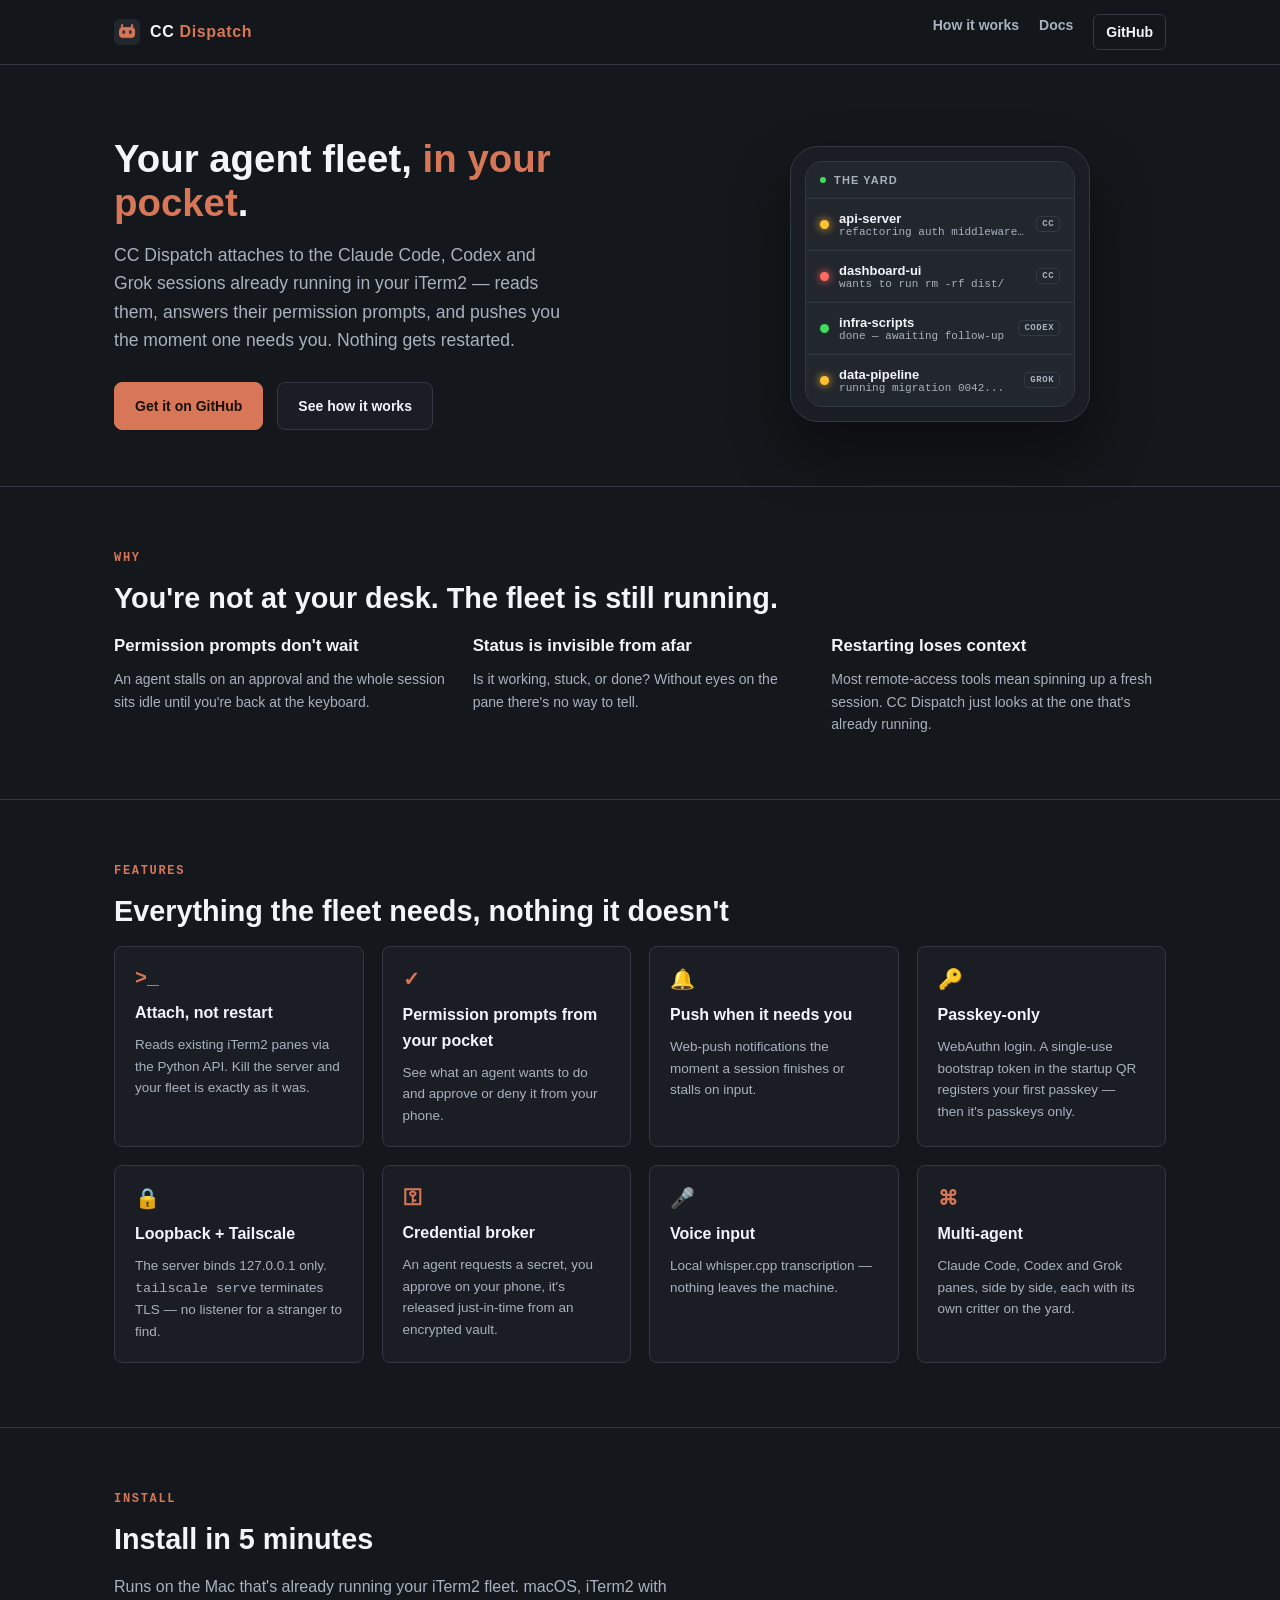
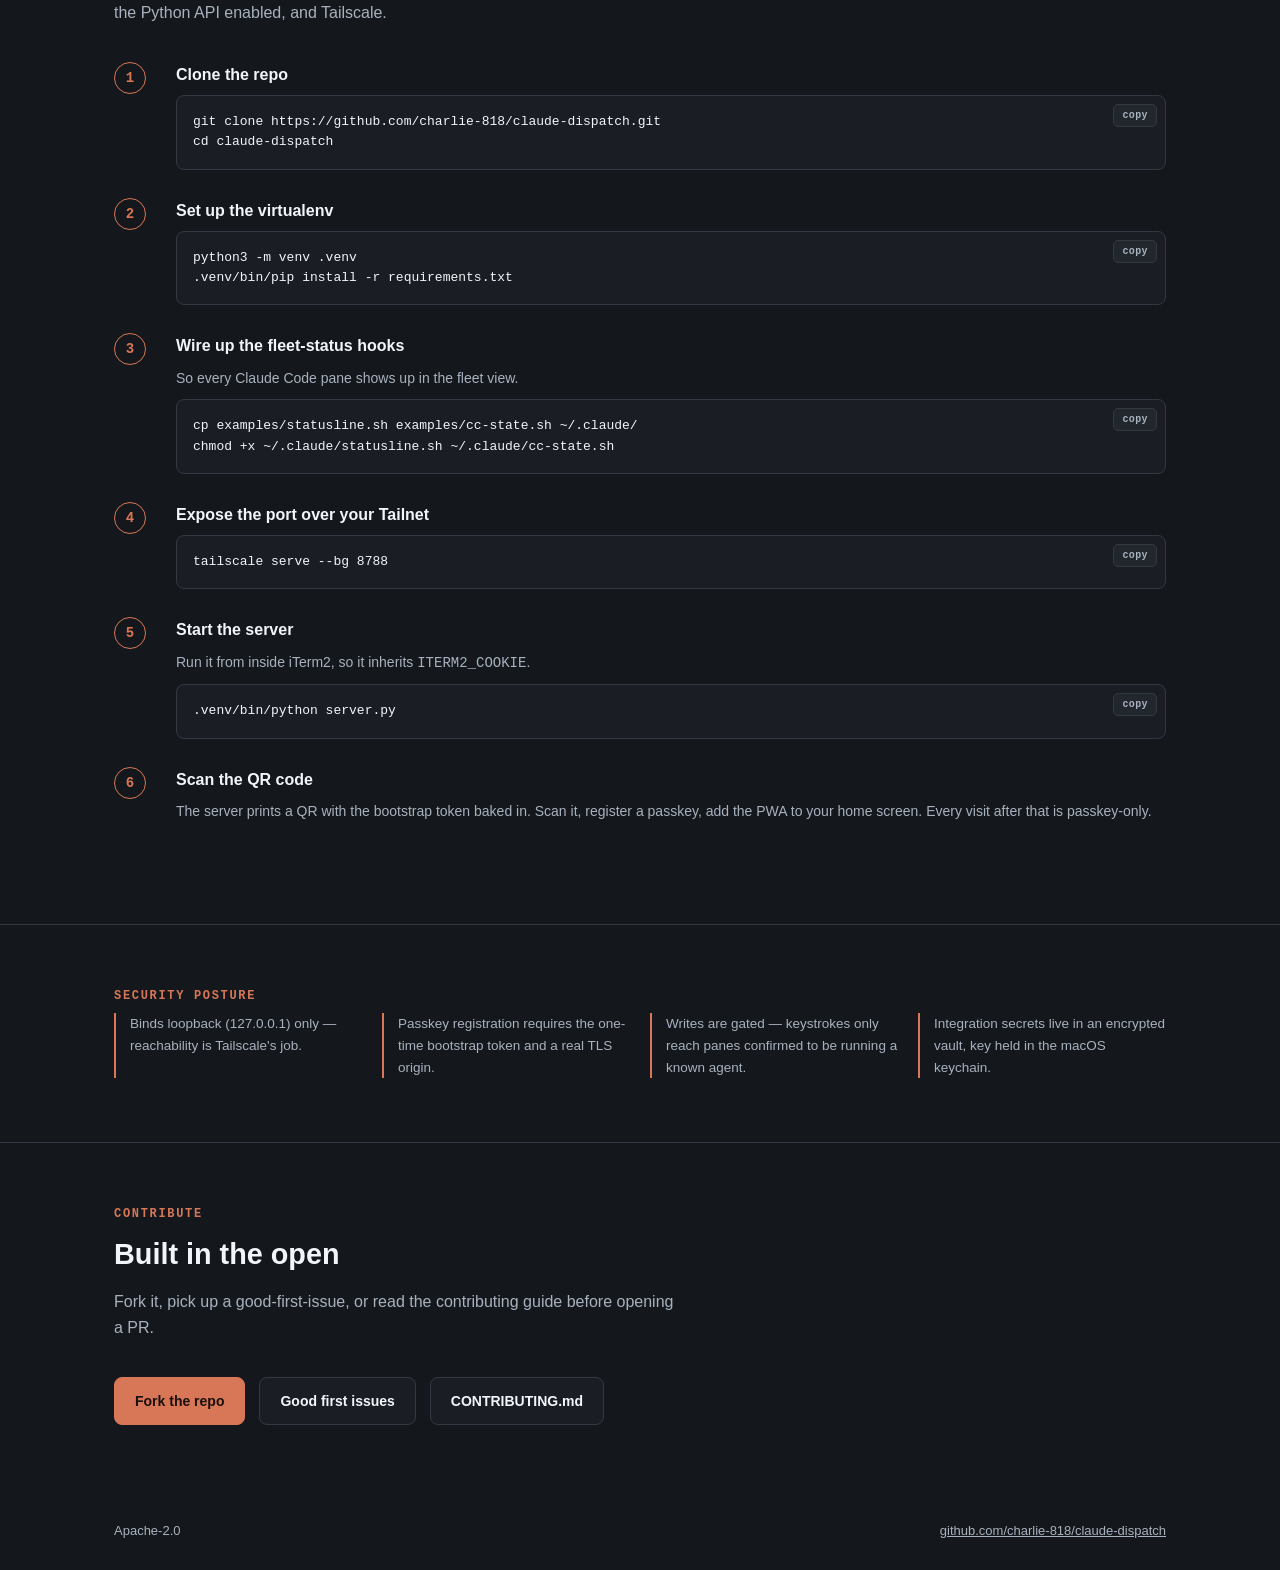
==== site/index.html @ a336c73d "Make the repo contributor-ready: tests, CI, docs, site - tests/: 153 pytest unit tests over the pure" ====
<!doctype html>
<html lang="en">
<head>
<meta charset="utf-8">
<meta name="viewport" content="width=device-width,initial-scale=1">
<title>CC Dispatch — phone control for a fleet of live agent panes</title>
<meta name="description" content="CC Dispatch attaches to your existing iTerm2 Claude Code, Codex and Grok sessions and puts them in your pocket: status at a glance, permission prompts, follow-ups, and push notifications over a passkey-protected PWA.">
<meta property="og:title" content="CC Dispatch">
<meta property="og:description" content="Phone control for a fleet of live agent panes running in iTerm2. Attaches, never restarts.">
<meta property="og:type" content="website">
<meta property="og:image" content="assets/icon-512.png">
<meta name="theme-color" content="#14171b">
<link rel="icon" type="image/png" href="assets/icon-512.png">
<link rel="stylesheet" href="styles.css">
</head>
<body>

<header class="nav">
  <div class="wrap">
    <a class="brand" href="index.html">
      <img src="assets/icon-512.png" alt="CC Dispatch logo">
      <span>CC <b>Dispatch</b></span>
    </a>
    <nav>
      <a href="how-it-works.html">How it works</a>
      <a href="https://github.com/charlie-818/claude-dispatch/tree/main/docs">Docs</a>
      <a class="gh" href="https://github.com/charlie-818/claude-dispatch">GitHub</a>
    </nav>
  </div>
</header>

<section class="hero">
  <div class="wrap">
    <div>
      <h1>Your agent fleet, <span>in your pocket</span>.</h1>
      <p class="sub">CC Dispatch attaches to the Claude Code, Codex and Grok
        sessions already running in your iTerm2 — reads them, answers their
        permission prompts, and pushes you the moment one needs you. Nothing
        gets restarted.</p>
      <div class="cta-row">
        <a class="btn primary" href="https://github.com/charlie-818/claude-dispatch">Get it on GitHub</a>
        <a class="btn secondary" href="how-it-works.html">See how it works</a>
      </div>
    </div>
    <div class="phone" aria-hidden="true">
      <div class="screen">
        <div class="sbar"><span class="dot"></span> The Yard</div>
        <div class="pane-row">
          <span class="status working"></span>
          <div class="meta">
            <div class="name">api-server</div>
            <div class="desc">refactoring auth middleware...</div>
          </div>
          <span class="tag">CC</span>
        </div>
        <div class="pane-row">
          <span class="status needs"></span>
          <div class="meta">
            <div class="name">dashboard-ui</div>
            <div class="desc">wants to run rm -rf dist/</div>
          </div>
          <span class="tag">CC</span>
        </div>
        <div class="pane-row">
          <span class="status idle"></span>
          <div class="meta">
            <div class="name">infra-scripts</div>
            <div class="desc">done — awaiting follow-up</div>
          </div>
          <span class="tag">CODEX</span>
        </div>
        <div class="pane-row">
          <span class="status working"></span>
          <div class="meta">
            <div class="name">data-pipeline</div>
            <div class="desc">running migration 0042...</div>
          </div>
          <span class="tag">GROK</span>
        </div>
      </div>
    </div>
  </div>
</section>

<section id="why">
  <div class="wrap">
    <p class="eyebrow">Why</p>
    <h2>You're not at your desk. The fleet is still running.</h2>
    <div class="why-grid">
      <div class="why-item">
        <h3>Permission prompts don't wait</h3>
        <p>An agent stalls on an approval and the whole session sits idle
          until you're back at the keyboard.</p>
      </div>
      <div class="why-item">
        <h3>Status is invisible from afar</h3>
        <p>Is it working, stuck, or done? Without eyes on the pane there's no
          way to tell.</p>
      </div>
      <div class="why-item">
        <h3>Restarting loses context</h3>
        <p>Most remote-access tools mean spinning up a fresh session. CC
          Dispatch just looks at the one that's already running.</p>
      </div>
    </div>
  </div>
</section>

<section id="features">
  <div class="wrap">
    <p class="eyebrow">Features</p>
    <h2>Everything the fleet needs, nothing it doesn't</h2>
    <div class="feat-grid">
      <div class="feat-card">
        <div class="ico">&gt;_</div>
        <h3>Attach, not restart</h3>
        <p>Reads existing iTerm2 panes via the Python API. Kill the server and
          your fleet is exactly as it was.</p>
      </div>
      <div class="feat-card">
        <div class="ico">✓</div>
        <h3>Permission prompts from your pocket</h3>
        <p>See what an agent wants to do and approve or deny it from your
          phone.</p>
      </div>
      <div class="feat-card">
        <div class="ico">🔔</div>
        <h3>Push when it needs you</h3>
        <p>Web-push notifications the moment a session finishes or stalls on
          input.</p>
      </div>
      <div class="feat-card">
        <div class="ico">🔑</div>
        <h3>Passkey-only</h3>
        <p>WebAuthn login. A single-use bootstrap token in the startup QR
          registers your first passkey — then it's passkeys only.</p>
      </div>
      <div class="feat-card">
        <div class="ico">🔒</div>
        <h3>Loopback + Tailscale</h3>
        <p>The server binds 127.0.0.1 only. <code>tailscale serve</code>
          terminates TLS — no listener for a stranger to find.</p>
      </div>
      <div class="feat-card">
        <div class="ico">⚿</div>
        <h3>Credential broker</h3>
        <p>An agent requests a secret, you approve on your phone, it's
          released just-in-time from an encrypted vault.</p>
      </div>
      <div class="feat-card">
        <div class="ico">🎤</div>
        <h3>Voice input</h3>
        <p>Local whisper.cpp transcription — nothing leaves the machine.</p>
      </div>
      <div class="feat-card">
        <div class="ico">⌘</div>
        <h3>Multi-agent</h3>
        <p>Claude Code, Codex and Grok panes, side by side, each with its own
          critter on the yard.</p>
      </div>
    </div>
  </div>
</section>

<section id="install">
  <div class="wrap">
    <p class="eyebrow">Install</p>
    <h2>Install in 5 minutes</h2>
    <p class="lede">Runs on the Mac that's already running your iTerm2 fleet.
      macOS, iTerm2 with the Python API enabled, and Tailscale.</p>
    <div class="steps">
      <div class="step">
        <div class="num"></div>
        <div>
          <h3>Clone the repo</h3>
          <div class="code-block">
            <pre>git clone https://github.com/charlie-818/claude-dispatch.git
cd claude-dispatch</pre>
            <button class="copy-btn" type="button">copy</button>
          </div>
        </div>
      </div>
      <div class="step">
        <div class="num"></div>
        <div>
          <h3>Set up the virtualenv</h3>
          <div class="code-block">
            <pre>python3 -m venv .venv
.venv/bin/pip install -r requirements.txt</pre>
            <button class="copy-btn" type="button">copy</button>
          </div>
        </div>
      </div>
      <div class="step">
        <div class="num"></div>
        <div>
          <h3>Wire up the fleet-status hooks</h3>
          <p>So every Claude Code pane shows up in the fleet view.</p>
          <div class="code-block">
            <pre>cp examples/statusline.sh examples/cc-state.sh ~/.claude/
chmod +x ~/.claude/statusline.sh ~/.claude/cc-state.sh</pre>
            <button class="copy-btn" type="button">copy</button>
          </div>
        </div>
      </div>
      <div class="step">
        <div class="num"></div>
        <div>
          <h3>Expose the port over your Tailnet</h3>
          <div class="code-block">
            <pre>tailscale serve --bg 8788</pre>
            <button class="copy-btn" type="button">copy</button>
          </div>
        </div>
      </div>
      <div class="step">
        <div class="num"></div>
        <div>
          <h3>Start the server</h3>
          <p>Run it from inside iTerm2, so it inherits <code>ITERM2_COOKIE</code>.</p>
          <div class="code-block">
            <pre>.venv/bin/python server.py</pre>
            <button class="copy-btn" type="button">copy</button>
          </div>
        </div>
      </div>
      <div class="step">
        <div class="num"></div>
        <div>
          <h3>Scan the QR code</h3>
          <p>The server prints a QR with the bootstrap token baked in. Scan
            it, register a passkey, add the PWA to your home screen. Every
            visit after that is passkey-only.</p>
        </div>
      </div>
    </div>
  </div>
</section>

<section id="security">
  <div class="wrap">
    <p class="eyebrow">Security posture</p>
    <div class="sec-grid">
      <div class="sec-item"><p>Binds loopback (127.0.0.1) only — reachability
        is Tailscale's job.</p></div>
      <div class="sec-item"><p>Passkey registration requires the one-time
        bootstrap token and a real TLS origin.</p></div>
      <div class="sec-item"><p>Writes are gated — keystrokes only reach panes
        confirmed to be running a known agent.</p></div>
      <div class="sec-item"><p>Integration secrets live in an encrypted
        vault, key held in the macOS keychain.</p></div>
    </div>
  </div>
</section>

<section id="contribute" class="contrib">
  <div class="wrap">
    <p class="eyebrow">Contribute</p>
    <h2>Built in the open</h2>
    <p class="lede">Fork it, pick up a good-first-issue, or read the
      contributing guide before opening a PR.</p>
    <div class="cta-row">
      <a class="btn primary" href="https://github.com/charlie-818/claude-dispatch/fork">Fork the repo</a>
      <a class="btn secondary" href="https://github.com/charlie-818/claude-dispatch/issues">Good first issues</a>
      <a class="btn secondary" href="https://github.com/charlie-818/claude-dispatch/blob/main/CONTRIBUTING.md">CONTRIBUTING.md</a>
    </div>
  </div>
</section>

<footer>
  <div class="wrap">
    <span>Apache-2.0</span>
    <a href="https://github.com/charlie-818/claude-dispatch">github.com/charlie-818/claude-dispatch</a>
  </div>
</footer>

<script src="script.js"></script>
</body>
</html>
---- site/styles.css ----
/* CC Dispatch marketing site — dark terminal chrome, terracotta accent. */

:root{
  --bg:#14171b; --panel:#1a1d23; --panel2:#22262d;
  --line:#333944; --fg:#f2f5f9; --dim:#a8b2bf;
  --red:#ff6b61; --amber:#ffc233; --green:#3ddc5c;
  --blue:#66a9ff; --violet:#bd8dff; --cyan:#5bd6cd;
  --accent:#d77757;
  --mono:ui-monospace,"SF Mono",Menlo,Consolas,monospace;
  --ui:-apple-system,BlinkMacSystemFont,"Segoe UI",Roboto,Helvetica,Arial,sans-serif;
  --maxw:1100px;
  --r:6px; --r2:8px;
}

*{box-sizing:border-box}

html{scroll-behavior:smooth}

body{
  margin:0;
  background:var(--bg);
  color:var(--fg);
  font:16px/1.6 var(--ui);
  -webkit-font-smoothing:antialiased;
}

a{color:var(--accent)}
a:hover{text-decoration:none}

code, pre, .mono{font-family:var(--mono)}

:focus-visible{outline:2px solid var(--accent);outline-offset:2px}

.wrap{max-width:var(--maxw);margin:0 auto;padding:0 24px}

img{max-width:100%;display:block}

/* Nav */
.nav{
  position:sticky; top:0; z-index:50;
  background:rgba(20,23,27,.92);
  backdrop-filter:blur(6px);
  border-bottom:1px solid var(--line);
}
.nav .wrap{display:flex;align-items:center;gap:24px;height:64px}
.nav .brand{display:flex;align-items:center;gap:10px;font-weight:700;
  letter-spacing:.04em;color:var(--fg);text-decoration:none;flex:none}
.nav .brand img{width:26px;height:26px;border-radius:6px}
.nav .brand b{color:var(--accent)}
.nav nav{display:flex;gap:20px;margin-left:auto;flex-wrap:wrap}
.nav nav a{color:var(--dim);text-decoration:none;font-size:14px;font-weight:600}
.nav nav a:hover{color:var(--fg)}
.nav nav a.gh{color:var(--fg);border:1px solid var(--line);border-radius:var(--r);
  padding:6px 12px}
.nav nav a.gh:hover{border-color:var(--accent);color:var(--accent)}

/* Hero */
.hero{padding:72px 0 56px;border-bottom:1px solid var(--line)}
.hero .wrap{display:grid;grid-template-columns:1.1fr .9fr;gap:48px;align-items:center}
.hero h1{font-size:2.4rem;line-height:1.15;margin:0 0 16px}
.hero h1 span{color:var(--accent)}
.hero p.sub{color:var(--dim);font-size:1.1rem;margin:0 0 28px;max-width:46ch}
.cta-row{display:flex;gap:14px;flex-wrap:wrap}
.btn{display:inline-flex;align-items:center;gap:8px;padding:12px 20px;
  border-radius:var(--r2);font-weight:700;font-size:14px;text-decoration:none;
  border:1px solid var(--line);cursor:pointer}
.btn.primary{background:var(--accent);color:#1a0f0a;border-color:var(--accent)}
.btn.primary:hover{filter:brightness(1.08)}
.btn.secondary{color:var(--fg);background:var(--panel)}
.btn.secondary:hover{border-color:var(--accent);color:var(--accent)}

/* Phone mock */
.phone{
  background:var(--panel);
  border:1px solid var(--line);
  border-radius:28px;
  padding:14px;
  box-shadow:0 30px 60px rgba(0,0,0,.45);
  max-width:300px;
  margin:0 auto;
}
.phone .screen{
  background:var(--panel2);
  border-radius:18px;
  overflow:hidden;
  border:1px solid var(--line);
}
.phone .sbar{display:flex;align-items:center;gap:8px;padding:12px 14px;
  border-bottom:1px solid var(--line);font:700 11px var(--ui);
  letter-spacing:.1em;text-transform:uppercase;color:var(--dim)}
.phone .sbar .dot{width:6px;height:6px;border-radius:50%;background:var(--green)}
.pane-row{display:flex;align-items:center;gap:10px;padding:12px 14px;
  border-bottom:1px solid var(--line)}
.pane-row:last-child{border-bottom:none}
.pane-row .status{width:9px;height:9px;border-radius:50%;flex:none}
.pane-row .status.working{background:var(--amber);box-shadow:0 0 8px var(--amber)}
.pane-row .status.idle{background:var(--green)}
.pane-row .status.needs{background:var(--red);box-shadow:0 0 8px var(--red)}
.pane-row .meta{flex:1;min-width:0}
.pane-row .name{font:700 13px var(--ui);color:var(--fg)}
.pane-row .desc{font:11px var(--mono);color:var(--dim);
  white-space:nowrap;overflow:hidden;text-overflow:ellipsis}
.pane-row .tag{font:700 9px var(--mono);letter-spacing:.06em;color:var(--dim);
  border:1px solid var(--line);border-radius:4px;padding:2px 5px;flex:none}

/* Section titles */
section{padding:64px 0;border-bottom:1px solid var(--line)}
section:last-of-type{border-bottom:none}
.eyebrow{font:700 12px var(--mono);letter-spacing:.14em;text-transform:uppercase;
  color:var(--accent);margin:0 0 10px}
h2{font-size:1.8rem;margin:0 0 12px}
.lede{color:var(--dim);max-width:64ch;margin:0 0 36px}

/* Why blurbs */
.why-grid{display:grid;grid-template-columns:repeat(3,1fr);gap:24px}
.why-item h3{font-size:1.05rem;margin:0 0 8px;color:var(--fg)}
.why-item p{color:var(--dim);margin:0;font-size:14px}

/* Feature grid */
.feat-grid{display:grid;grid-template-columns:repeat(auto-fit,minmax(240px,1fr));gap:18px}
.feat-card{background:var(--panel);border:1px solid var(--line);border-radius:var(--r2);
  padding:20px}
.feat-card .ico{color:var(--accent);font:700 20px var(--mono);margin-bottom:10px}
.feat-card h3{font-size:1rem;margin:0 0 8px;color:var(--fg)}
.feat-card p{color:var(--dim);margin:0;font-size:13.5px}

/* Install steps */
.steps{counter-reset:step}
.step{display:grid;grid-template-columns:44px 1fr;gap:18px;margin-bottom:28px}
.step .num{counter-increment:step;width:32px;height:32px;border-radius:50%;
  border:1px solid var(--accent);color:var(--accent);display:flex;
  align-items:center;justify-content:center;font:700 14px var(--mono)}
.step .num::before{content:counter(step)}
.step h3{margin:0 0 8px;font-size:1rem}
.step p{color:var(--dim);margin:0 0 10px;font-size:14px}

.code-block{position:relative;background:var(--panel);border:1px solid var(--line);
  border-radius:var(--r2);margin:0}
.code-block pre{margin:0;padding:16px 44px 16px 16px;overflow-x:auto;
  font-size:13px;line-height:1.55;color:var(--fg)}
.copy-btn{position:absolute;top:8px;right:8px;background:var(--panel2);
  border:1px solid var(--line);color:var(--dim);border-radius:5px;
  font:700 10px var(--mono);letter-spacing:.04em;padding:5px 8px;cursor:pointer}
.copy-btn:hover{color:var(--accent);border-color:var(--accent)}
.copy-btn.copied{color:var(--green);border-color:var(--green)}

/* Security strip */
.sec-grid{display:grid;grid-template-columns:repeat(4,1fr);gap:20px}
.sec-item{border-left:2px solid var(--accent);padding-left:14px}
.sec-item p{color:var(--dim);margin:0;font-size:13.5px}

/* Contribute */
.contrib .cta-row{margin-top:20px}

/* Footer */
footer{padding:32px 0;color:var(--dim);font-size:13px}
footer .wrap{display:flex;justify-content:space-between;flex-wrap:wrap;gap:12px}
footer a{color:var(--dim)}
footer a:hover{color:var(--accent)}

/* How-it-works layout */
.hiw-layout{max-width:var(--maxw);margin:0 auto;padding:40px 24px 80px;
  display:grid;grid-template-columns:220px 1fr;gap:48px;align-items:start}
.toc{position:sticky;top:80px;border-right:1px solid var(--line);padding-right:20px}
.toc .eyebrow{margin-bottom:14px}
.toc ul{list-style:none;margin:0;padding:0;display:flex;flex-direction:column;gap:8px}
.toc a{color:var(--dim);text-decoration:none;font-size:13px}
.toc a:hover{color:var(--accent)}
.hiw-content h1{font-size:2rem;margin:0 0 12px}
.hiw-content > section{padding:0 0 48px;margin:0 0 48px;border-bottom:1px solid var(--line)}
.hiw-content > section:last-child{border-bottom:none}
.hiw-content h2{font-size:1.4rem;margin:0 0 14px}
.hiw-content h3{font-size:1.05rem;margin:24px 0 8px;color:var(--fg)}
.hiw-content p{color:var(--dim);max-width:72ch}
.hiw-content ol, .hiw-content ul{color:var(--dim);max-width:72ch}
.hiw-content li{margin-bottom:6px}

table.config{width:100%;border-collapse:collapse;font-size:13.5px}
table.config th, table.config td{border:1px solid var(--line);padding:8px 10px;
  text-align:left}
table.config th{background:var(--panel);color:var(--fg)}
table.config td{color:var(--dim)}
table.config code{color:var(--accent)}

.diagram{background:var(--panel);border:1px solid var(--line);border-radius:var(--r2);
  padding:20px;overflow-x:auto}
.diagram svg{display:block;margin:0 auto}

.seq-steps{display:flex;flex-direction:column;gap:0}
.seq-step{display:flex;gap:16px;padding:14px 0;border-bottom:1px solid var(--line)}
.seq-step:last-child{border-bottom:none}
.seq-step .n{font:700 12px var(--mono);color:var(--accent);flex:none;width:24px}
.seq-step .t{color:var(--dim);font-size:14px}
.seq-step .t b{color:var(--fg)}

.callout{background:var(--panel);border:1px solid var(--line);border-left:3px solid var(--amber);
  border-radius:var(--r2);padding:16px 18px;margin:16px 0}
.callout p{margin:0}

.faq-item{margin-bottom:22px}
.faq-item h3{margin:0 0 6px}
.faq-item p{margin:0}

/* Responsive */
@media (max-width:900px){
  .hero .wrap{grid-template-columns:1fr}
  .hero .phone{margin-top:32px}
  .why-grid{grid-template-columns:1fr}
  .sec-grid{grid-template-columns:repeat(2,1fr)}
  .hiw-layout{grid-template-columns:1fr;padding-top:24px}
  .toc{position:static;border-right:none;border-bottom:1px solid var(--line);
    padding-right:0;padding-bottom:20px;margin-bottom:20px}
  .toc ul{flex-direction:row;flex-wrap:wrap}
}
@media (max-width:640px){
  .hero{padding:48px 0 40px}
  .hero h1{font-size:1.9rem}
  section{padding:44px 0}
  .sec-grid{grid-template-columns:1fr}
  .step{grid-template-columns:32px 1fr}
}
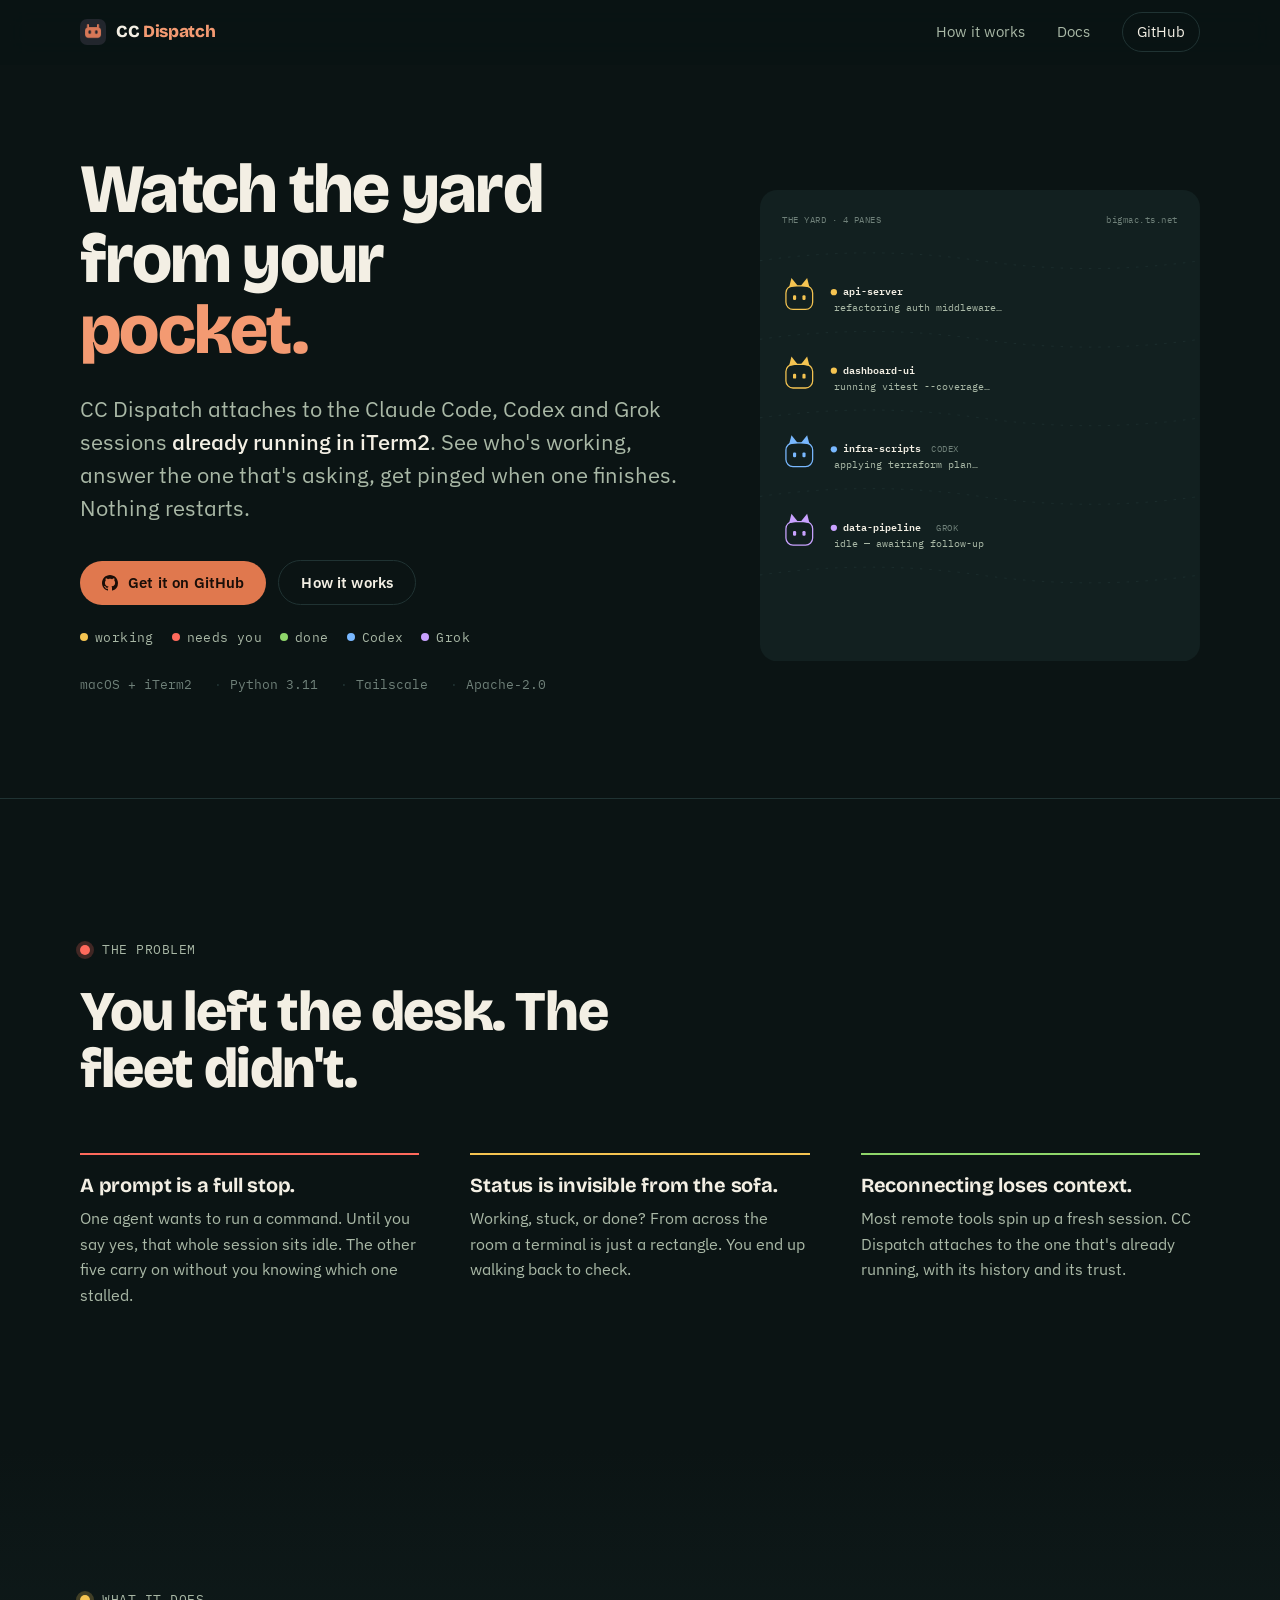
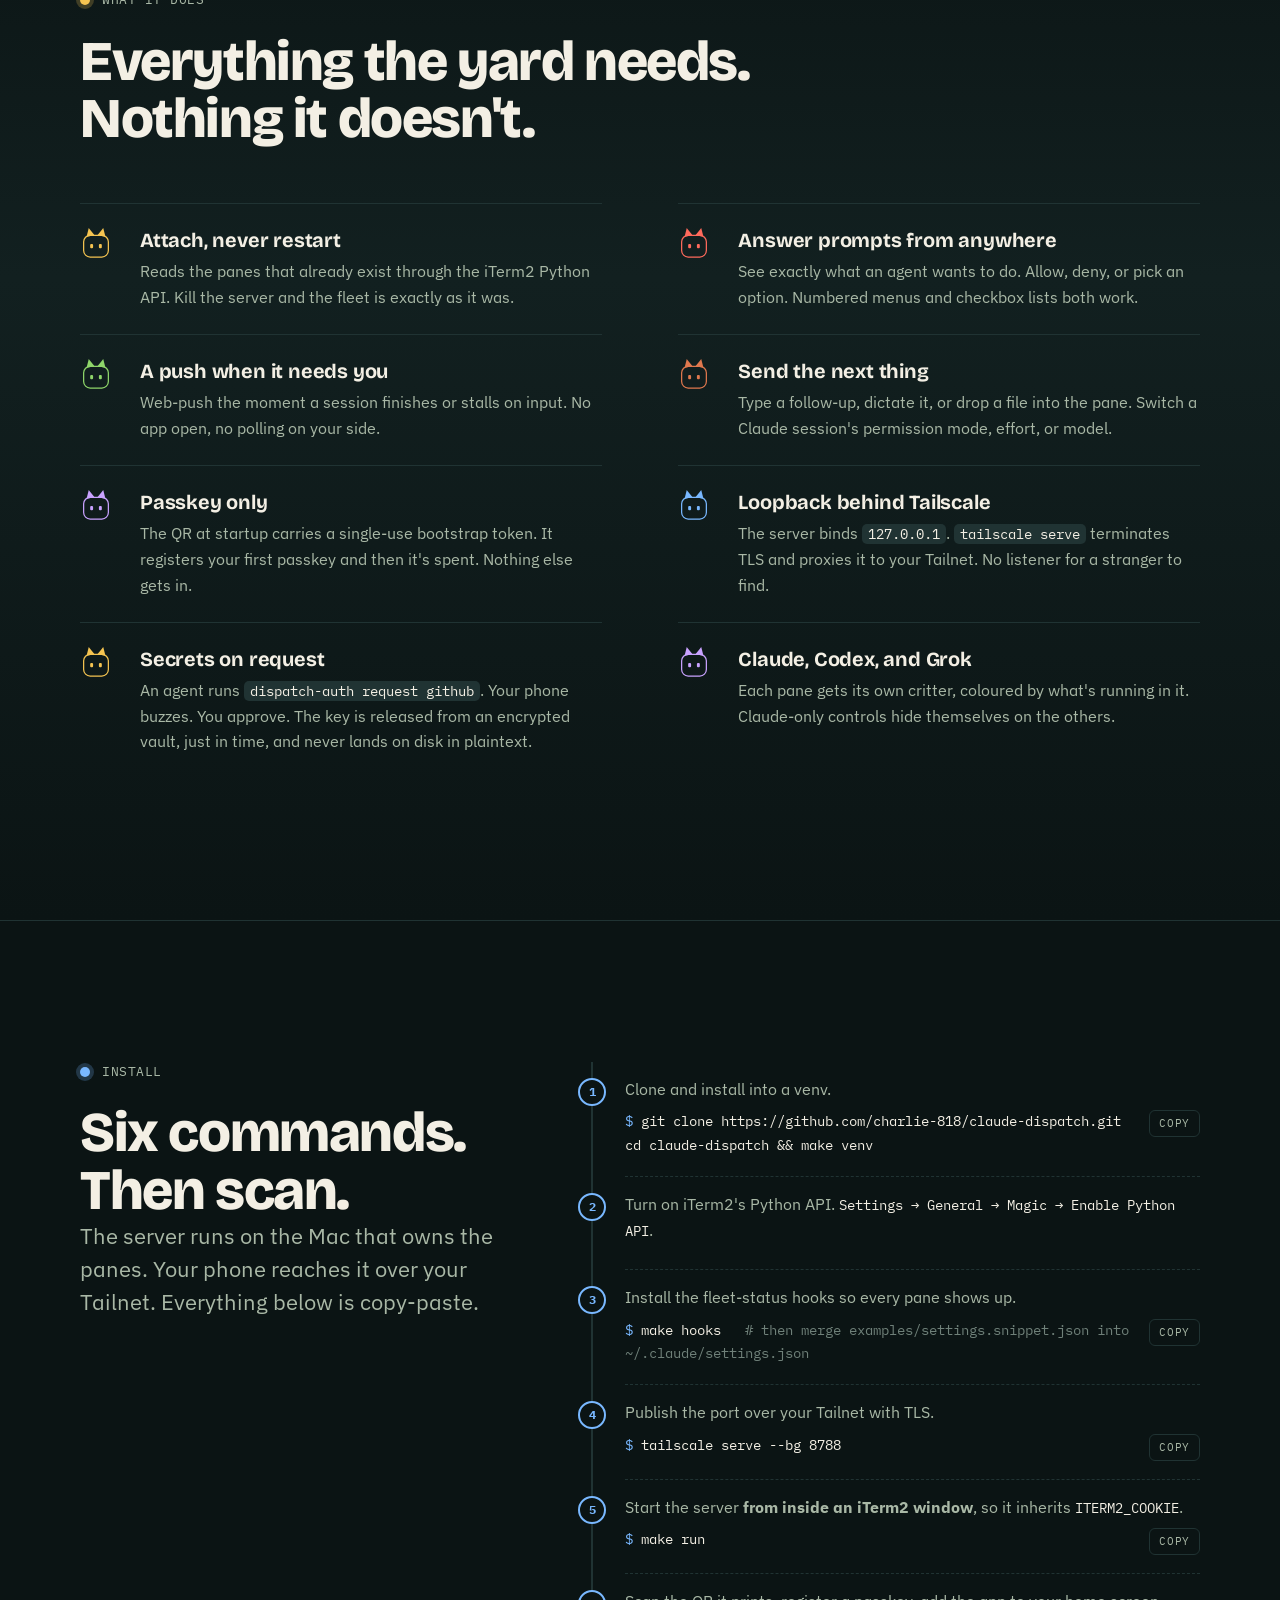
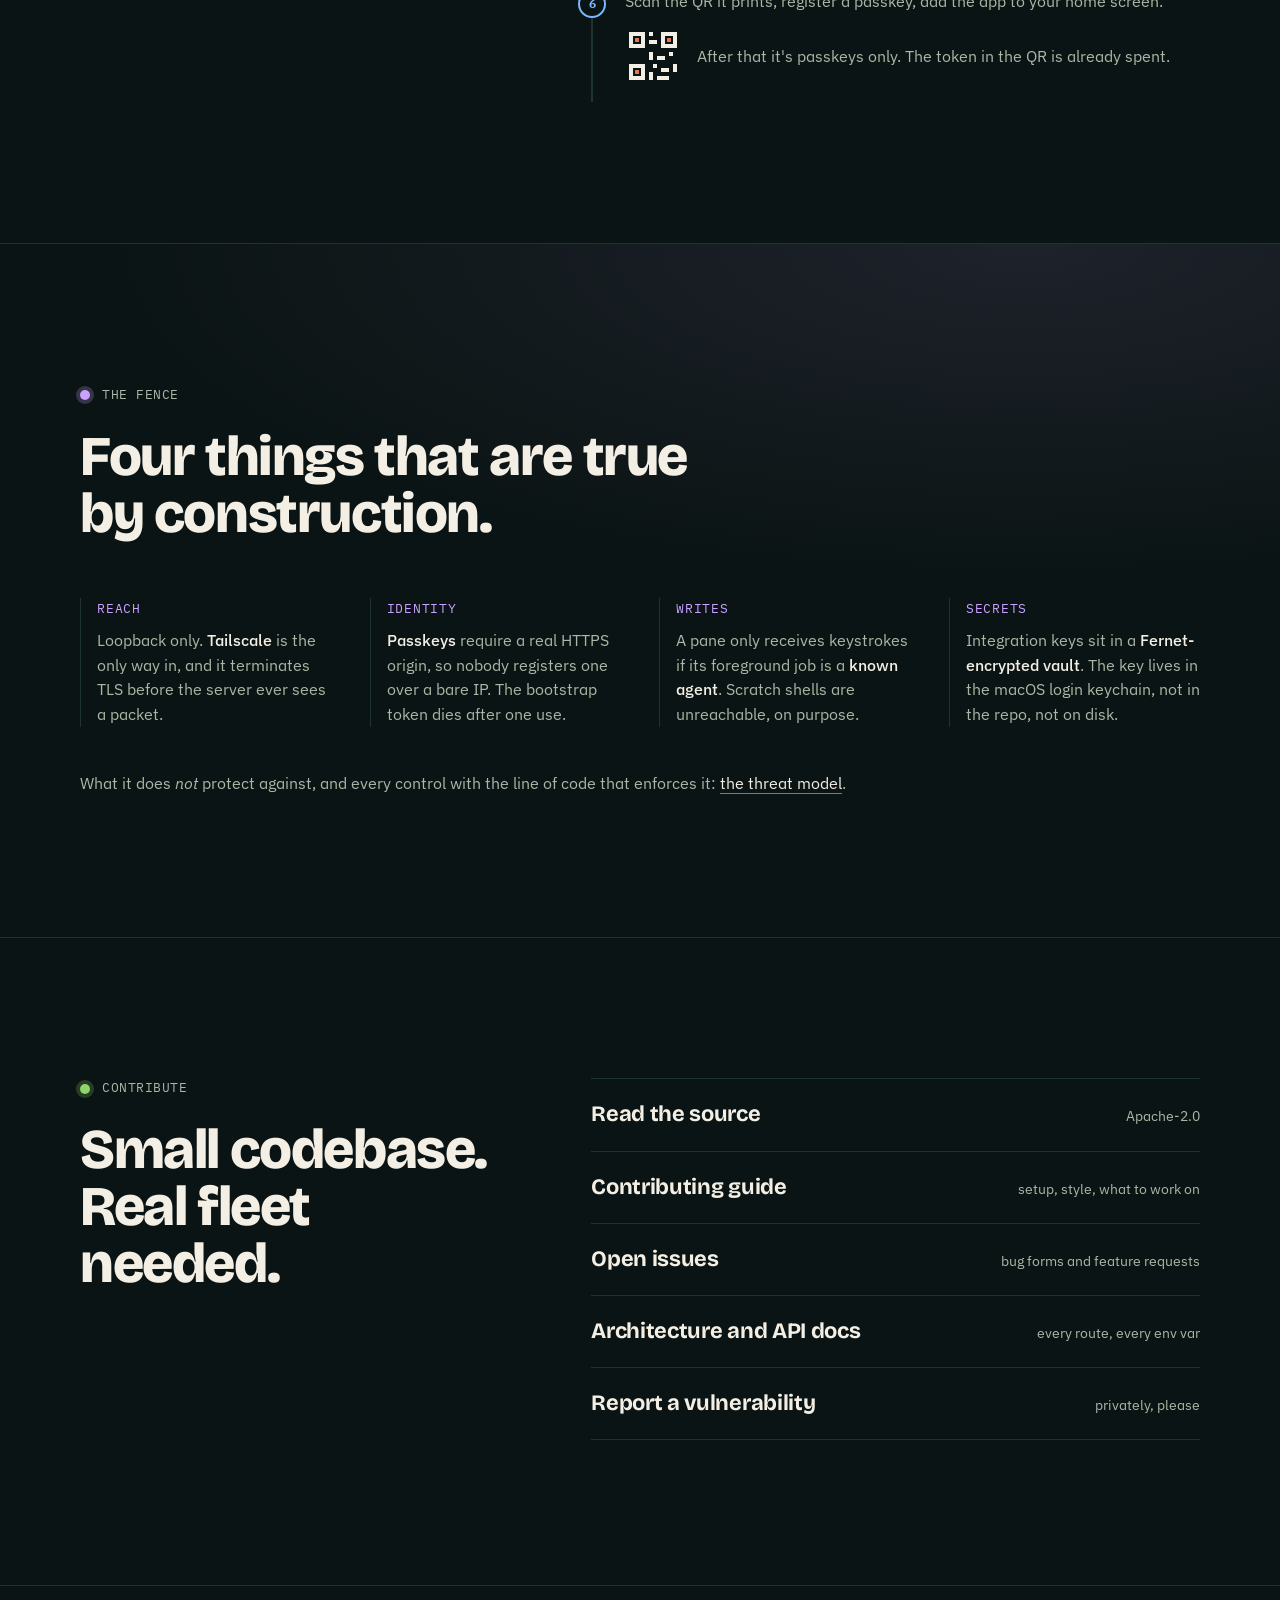
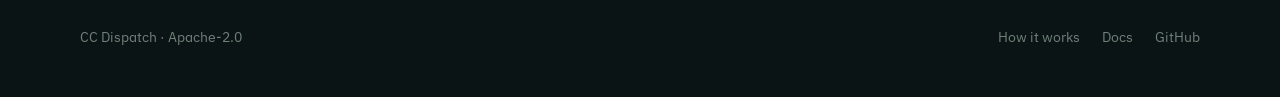
==== commit 912fd37c: "Site: redesign around the yard Replace the card grid with a night-yard system where every colour mea" ====
--- a/site/index.html
+++ b/site/index.html
@@ -3,24 +3,24 @@
 <head>
 <meta charset="utf-8">
 <meta name="viewport" content="width=device-width,initial-scale=1">
-<title>CC Dispatch — phone control for a fleet of live agent panes</title>
-<meta name="description" content="CC Dispatch attaches to your existing iTerm2 Claude Code, Codex and Grok sessions and puts them in your pocket: status at a glance, permission prompts, follow-ups, and push notifications over a passkey-protected PWA.">
-<meta property="og:title" content="CC Dispatch">
-<meta property="og:description" content="Phone control for a fleet of live agent panes running in iTerm2. Attaches, never restarts.">
+<title>CC Dispatch — watch the yard from your pocket</title>
+<meta name="description" content="CC Dispatch attaches to the Claude Code, Codex and Grok sessions already running in iTerm2 on your Mac. See who's working, answer the one that's asking, get pinged when one finishes. From your phone, over Tailscale, behind a passkey.">
+<meta property="og:title" content="CC Dispatch — watch the yard from your pocket">
+<meta property="og:description" content="Phone control for the agent panes already running in iTerm2. Nothing restarts.">
 <meta property="og:type" content="website">
 <meta property="og:image" content="assets/icon-512.png">
-<meta name="theme-color" content="#14171b">
+<meta name="theme-color" content="#0b1414">
 <link rel="icon" type="image/png" href="assets/icon-512.png">
+<link rel="preconnect" href="https://fonts.googleapis.com">
+<link rel="preconnect" href="https://fonts.gstatic.com" crossorigin>
+<link rel="stylesheet" href="https://fonts.googleapis.com/css2?family=Bricolage+Grotesque:opsz,wdth,wght@12..96,100..112,700..800&family=IBM+Plex+Mono:wght@400;500;600&family=IBM+Plex+Sans:wght@400;500;600&display=swap">
 <link rel="stylesheet" href="styles.css">
 </head>
 <body>
 
 <header class="nav">
   <div class="wrap">
-    <a class="brand" href="index.html">
-      <img src="assets/icon-512.png" alt="CC Dispatch logo">
-      <span>CC <b>Dispatch</b></span>
-    </a>
+    <a class="brand" href="index.html"><img src="assets/icon-512.png" alt=""><span>CC <b>Dispatch</b></span></a>
     <nav>
       <a href="how-it-works.html">How it works</a>
       <a href="https://github.com/charlie-818/claude-dispatch/tree/main/docs">Docs</a>
@@ -29,248 +29,266 @@
   </div>
 </header>
 
+<main>
+
+<!-- ── Hero: the yard ─────────────────────────────────────────────────── -->
 <section class="hero">
   <div class="wrap">
     <div>
-      <h1>Your agent fleet, <span>in your pocket</span>.</h1>
-      <p class="sub">CC Dispatch attaches to the Claude Code, Codex and Grok
-        sessions already running in your iTerm2 — reads them, answers their
-        permission prompts, and pushes you the moment one needs you. Nothing
-        gets restarted.</p>
-      <div class="cta-row">
-        <a class="btn primary" href="https://github.com/charlie-818/claude-dispatch">Get it on GitHub</a>
-        <a class="btn secondary" href="how-it-works.html">See how it works</a>
-      </div>
-    </div>
-    <div class="phone" aria-hidden="true">
-      <div class="screen">
-        <div class="sbar"><span class="dot"></span> The Yard</div>
-        <div class="pane-row">
-          <span class="status working"></span>
-          <div class="meta">
-            <div class="name">api-server</div>
-            <div class="desc">refactoring auth middleware...</div>
-          </div>
-          <span class="tag">CC</span>
+      <h1>Watch the yard from your <em>pocket.</em></h1>
+      <p class="lede">CC Dispatch attaches to the Claude Code, Codex and Grok sessions <strong>already running in iTerm2</strong>. See who's working, answer the one that's asking, get pinged when one finishes. Nothing restarts.</p>
+      <div class="cta">
+        <a class="btn btn-clay" href="https://github.com/charlie-818/claude-dispatch">
+          <svg viewBox="0 0 16 16" fill="currentColor" aria-hidden="true"><path d="M8 0C3.58 0 0 3.58 0 8c0 3.54 2.29 6.53 5.47 7.59.4.07.55-.17.55-.38 0-.19-.01-.82-.01-1.49-2.01.37-2.53-.49-2.69-.94-.09-.23-.48-.94-.82-1.13-.28-.15-.68-.52-.01-.53.63-.01 1.08.58 1.23.82.72 1.21 1.87.87 2.33.66.07-.52.28-.87.51-1.07-1.78-.2-3.64-.89-3.64-3.95 0-.87.31-1.59.82-2.15-.08-.2-.36-1.02.08-2.12 0 0 .67-.21 2.2.82.64-.18 1.32-.27 2-.27.68 0 1.36.09 2 .27 1.53-1.04 2.2-.82 2.2-.82.44 1.1.16 1.92.08 2.12.51.56.82 1.27.82 2.15 0 3.07-1.87 3.75-3.65 3.95.29.25.54.73.54 1.48 0 1.07-.01 1.93-.01 2.2 0 .21.15.46.55.38A8.01 8.01 0 0 0 16 8c0-4.42-3.58-8-8-8z"/></svg>
+          Get it on GitHub
+        </a>
+        <a class="btn btn-ghost" href="how-it-works.html">How it works</a>
+      </div>
+      <div class="legend" aria-label="Status colours">
+        <span><i style="--c:var(--sun)"></i>working</span>
+        <span><i style="--c:var(--ember)"></i>needs you</span>
+        <span><i style="--c:var(--moss)"></i>done</span>
+        <span><i style="--c:var(--sky)"></i>Codex</span>
+        <span><i style="--c:var(--lilac)"></i>Grok</span>
+      </div>
+      <div class="req"><span>macOS + iTerm2</span><span>Python 3.11</span><span>Tailscale</span><span>Apache-2.0</span></div>
+    </div>
+
+    <div class="yard" aria-label="Animated fleet: one session asks permission, you approve it from your phone, another finishes and sends a push notification">
+      <svg class="scene" viewBox="0 0 560 600" xmlns="http://www.w3.org/2000/svg" aria-hidden="true">
+        <rect class="ground" x="0" y="0" width="560" height="600" rx="22"/>
+        <!-- contour grass -->
+        <path class="contour" d="M0 90 Q140 70 280 90 T560 90"/>
+        <path class="contour" d="M0 190 Q140 170 280 190 T560 190"/>
+        <path class="contour" d="M0 290 Q140 270 280 290 T560 290"/>
+        <path class="contour" d="M0 390 Q140 370 280 390 T560 390"/>
+        <path class="contour" d="M0 490 Q140 470 280 490 T560 490"/>
+        <text class="tag" x="28" y="42">THE YARD · 4 PANES</text>
+        <text class="tag" x="532" y="42" text-anchor="end">bigmac.ts.net</text>
+
+        <!-- api-server: working -->
+        <g class="cr" transform="translate(28,112)">
+          <circle class="halo" cx="22" cy="24" r="26"/>
+          <rect class="head" x="5" y="10" width="34" height="30" rx="9"/>
+          <polygon class="ear" points="9,12 12,0 20,10"/>
+          <polygon class="ear" points="35,12 32,0 24,10"/>
+          <rect class="eye" x="14" y="22" width="4" height="6" rx="1.5"/>
+          <rect class="eye" x="26" y="22" width="4" height="6" rx="1.5"/>
+          <circle class="dot" cx="66" cy="18" r="4"/>
+          <text class="name" x="78" y="22">api-server</text>
+          <text class="line a" x="66" y="42">refactoring auth middleware…</text>
+        </g>
+
+        <!-- dashboard-ui: asks for permission -->
+        <g class="cr asks" transform="translate(28,212)">
+          <circle class="halo story" cx="22" cy="24" r="26"/>
+          <rect class="head story" x="5" y="10" width="34" height="30" rx="9"/>
+          <polygon class="ear story" points="9,12 12,0 20,10"/>
+          <polygon class="ear story" points="35,12 32,0 24,10"/>
+          <rect class="eye story" x="14" y="22" width="4" height="6" rx="1.5"/>
+          <rect class="eye story" x="26" y="22" width="4" height="6" rx="1.5"/>
+          <circle class="dot story" cx="66" cy="18" r="4"/>
+          <text class="name" x="78" y="22">dashboard-ui</text>
+          <text class="line a story" x="66" y="42">running vitest --coverage…</text>
+          <text class="line b alt story" x="66" y="42">wants to run  rm -rf dist/</text>
+        </g>
+
+        <!-- infra-scripts: Codex, finishes -->
+        <g class="cr codex finishes" transform="translate(28,312)">
+          <circle class="halo" cx="22" cy="24" r="26"/>
+          <rect class="head story" x="5" y="10" width="34" height="30" rx="9"/>
+          <polygon class="ear story" points="9,12 12,0 20,10"/>
+          <polygon class="ear story" points="35,12 32,0 24,10"/>
+          <rect class="eye story" x="14" y="22" width="4" height="6" rx="1.5"/>
+          <rect class="eye story" x="26" y="22" width="4" height="6" rx="1.5"/>
+          <circle class="dot story" cx="66" cy="18" r="4"/>
+          <text class="name" x="78" y="22">infra-scripts</text>
+          <text class="tag" x="190" y="22">CODEX</text>
+          <text class="line a story" x="66" y="42">applying terraform plan…</text>
+          <text class="line b alt story" x="66" y="42">done — 12 resources changed</text>
+        </g>
+
+        <!-- data-pipeline: Grok, idle -->
+        <g class="cr grok idle" transform="translate(28,412)">
+          <circle class="halo" cx="22" cy="24" r="26"/>
+          <rect class="head" x="5" y="10" width="34" height="30" rx="9"/>
+          <polygon class="ear" points="9,12 12,0 20,10"/>
+          <polygon class="ear" points="35,12 32,0 24,10"/>
+          <rect class="eye" x="14" y="22" width="4" height="6" rx="1.5"/>
+          <rect class="eye" x="26" y="22" width="4" height="6" rx="1.5"/>
+          <circle class="dot" cx="66" cy="18" r="4"/>
+          <text class="name" x="78" y="22">data-pipeline</text>
+          <text class="tag" x="196" y="22">GROK</text>
+          <text class="line a" x="66" y="42">idle — awaiting follow-up</text>
+        </g>
+      </svg>
+
+      <div class="toast story" aria-hidden="true">
+        <img src="assets/icon-512.png" alt="">
+        <div><b>infra-scripts finished</b><span class="moss">done</span> — 12 resources changed</div>
+      </div>
+
+      <div class="phone story" aria-hidden="true">
+        <div class="who"><i></i>dashboard-ui</div>
+        <div class="ask">wants to run <code>rm -rf dist/</code></div>
+        <div class="acts"><span class="allow">Allow</span><span>Deny</span></div>
+      </div>
+
+      <span class="fly" style="left:62%;top:30%"></span>
+      <span class="fly" style="left:80%;top:55%"></span>
+      <span class="fly" style="left:48%;top:75%"></span>
+      <span class="fly" style="left:88%;top:20%"></span>
+    </div>
+  </div>
+</section>
+
+<!-- ── Why ────────────────────────────────────────────────────────────── -->
+<section class="why">
+  <div class="wrap">
+    <p class="eyebrow mono r">the problem</p>
+    <h2 class="r">You left the desk. The fleet didn't.</h2>
+    <div class="truths">
+      <div class="truth r" data-d="1" style="--c:var(--ember)">
+        <h3>A prompt is a full stop.</h3>
+        <p>One agent wants to run a command. Until you say yes, that whole session sits idle. The other five carry on without you knowing which one stalled.</p>
+      </div>
+      <div class="truth r" data-d="2" style="--c:var(--sun)">
+        <h3>Status is invisible from the sofa.</h3>
+        <p>Working, stuck, or done? From across the room a terminal is just a rectangle. You end up walking back to check.</p>
+      </div>
+      <div class="truth r" data-d="3" style="--c:var(--moss)">
+        <h3>Reconnecting loses context.</h3>
+        <p>Most remote tools spin up a fresh session. CC Dispatch attaches to the one that's already running, with its history and its trust.</p>
+      </div>
+    </div>
+  </div>
+</section>
+
+<!-- ── What it does ───────────────────────────────────────────────────── -->
+<section class="what">
+  <div class="wrap">
+    <p class="eyebrow mono r">what it does</p>
+    <h2 class="r">Everything the yard needs.<br>Nothing it doesn't.</h2>
+    <div class="ledger">
+      <div class="row r" style="--c:var(--sun)">
+        <svg class="glyph" viewBox="0 0 44 44" aria-hidden="true"><rect class="head" x="5" y="10" width="34" height="30" rx="9"/><polygon class="ear" points="9,12 12,0 20,10"/><polygon class="ear" points="35,12 32,0 24,10"/><rect class="eye" x="14" y="22" width="4" height="6" rx="1.5"/><rect class="eye" x="26" y="22" width="4" height="6" rx="1.5"/></svg>
+        <div><h3>Attach, never restart</h3><p>Reads the panes that already exist through the iTerm2 Python API. Kill the server and the fleet is exactly as it was.</p></div>
+      </div>
+      <div class="row r" style="--c:var(--ember)">
+        <svg class="glyph" viewBox="0 0 44 44" aria-hidden="true"><rect class="head" x="5" y="10" width="34" height="30" rx="9"/><polygon class="ear" points="9,12 12,0 20,10"/><polygon class="ear" points="35,12 32,0 24,10"/><rect class="eye" x="14" y="22" width="4" height="6" rx="1.5"/><rect class="eye" x="26" y="22" width="4" height="6" rx="1.5"/></svg>
+        <div><h3>Answer prompts from anywhere</h3><p>See exactly what an agent wants to do. Allow, deny, or pick an option. Numbered menus and checkbox lists both work.</p></div>
+      </div>
+      <div class="row r" style="--c:var(--moss)">
+        <svg class="glyph" viewBox="0 0 44 44" aria-hidden="true"><rect class="head" x="5" y="10" width="34" height="30" rx="9"/><polygon class="ear" points="9,12 12,0 20,10"/><polygon class="ear" points="35,12 32,0 24,10"/><rect class="eye" x="14" y="22" width="4" height="6" rx="1.5"/><rect class="eye" x="26" y="22" width="4" height="6" rx="1.5"/></svg>
+        <div><h3>A push when it needs you</h3><p>Web-push the moment a session finishes or stalls on input. No app open, no polling on your side.</p></div>
+      </div>
+      <div class="row r" style="--c:var(--clay)">
+        <svg class="glyph" viewBox="0 0 44 44" aria-hidden="true"><rect class="head" x="5" y="10" width="34" height="30" rx="9"/><polygon class="ear" points="9,12 12,0 20,10"/><polygon class="ear" points="35,12 32,0 24,10"/><rect class="eye" x="14" y="22" width="4" height="6" rx="1.5"/><rect class="eye" x="26" y="22" width="4" height="6" rx="1.5"/></svg>
+        <div><h3>Send the next thing</h3><p>Type a follow-up, dictate it, or drop a file into the pane. Switch a Claude session's permission mode, effort, or model.</p></div>
+      </div>
+      <div class="row r" style="--c:var(--lilac)">
+        <svg class="glyph" viewBox="0 0 44 44" aria-hidden="true"><rect class="head" x="5" y="10" width="34" height="30" rx="9"/><polygon class="ear" points="9,12 12,0 20,10"/><polygon class="ear" points="35,12 32,0 24,10"/><rect class="eye" x="14" y="22" width="4" height="6" rx="1.5"/><rect class="eye" x="26" y="22" width="4" height="6" rx="1.5"/></svg>
+        <div><h3>Passkey only</h3><p>The QR at startup carries a single-use bootstrap token. It registers your first passkey and then it's spent. Nothing else gets in.</p></div>
+      </div>
+      <div class="row r" style="--c:var(--sky)">
+        <svg class="glyph" viewBox="0 0 44 44" aria-hidden="true"><rect class="head" x="5" y="10" width="34" height="30" rx="9"/><polygon class="ear" points="9,12 12,0 20,10"/><polygon class="ear" points="35,12 32,0 24,10"/><rect class="eye" x="14" y="22" width="4" height="6" rx="1.5"/><rect class="eye" x="26" y="22" width="4" height="6" rx="1.5"/></svg>
+        <div><h3>Loopback behind Tailscale</h3><p>The server binds <code>127.0.0.1</code>. <code>tailscale serve</code> terminates TLS and proxies it to your Tailnet. No listener for a stranger to find.</p></div>
+      </div>
+      <div class="row r" style="--c:var(--sun)">
+        <svg class="glyph" viewBox="0 0 44 44" aria-hidden="true"><rect class="head" x="5" y="10" width="34" height="30" rx="9"/><polygon class="ear" points="9,12 12,0 20,10"/><polygon class="ear" points="35,12 32,0 24,10"/><rect class="eye" x="14" y="22" width="4" height="6" rx="1.5"/><rect class="eye" x="26" y="22" width="4" height="6" rx="1.5"/></svg>
+        <div><h3>Secrets on request</h3><p>An agent runs <code>dispatch-auth request github</code>. Your phone buzzes. You approve. The key is released from an encrypted vault, just in time, and never lands on disk in plaintext.</p></div>
+      </div>
+      <div class="row r" style="--c:var(--lilac)">
+        <svg class="glyph" viewBox="0 0 44 44" aria-hidden="true"><rect class="head" x="5" y="10" width="34" height="30" rx="9"/><polygon class="ear" points="9,12 12,0 20,10"/><polygon class="ear" points="35,12 32,0 24,10"/><rect class="eye" x="14" y="22" width="4" height="6" rx="1.5"/><rect class="eye" x="26" y="22" width="4" height="6" rx="1.5"/></svg>
+        <div><h3>Claude, Codex, and Grok</h3><p>Each pane gets its own critter, coloured by what's running in it. Claude-only controls hide themselves on the others.</p></div>
+      </div>
+    </div>
+  </div>
+</section>
+
+<!-- ── Install ────────────────────────────────────────────────────────── -->
+<section class="install">
+  <div class="wrap split">
+    <div class="sticky">
+      <p class="eyebrow mono r">install</p>
+      <h2 class="r">Six commands.<br>Then scan.</h2>
+      <p class="lede r" data-d="1">The server runs on the Mac that owns the panes. Your phone reaches it over your Tailnet. Everything below is copy-paste.</p>
+    </div>
+    <div class="term r" data-d="2">
+      <div class="step"><span class="n">1</span>
+        <p class="say">Clone and install into a venv.</p>
+        <div class="cmd"><pre>git clone https://github.com/charlie-818/claude-dispatch.git
+cd claude-dispatch &amp;&amp; make venv</pre><button class="copy" type="button">copy</button></div>
+      </div>
+      <div class="step"><span class="n">2</span>
+        <p class="say">Turn on iTerm2's Python API. <code>Settings → General → Magic → Enable Python API</code>.</p>
+      </div>
+      <div class="step"><span class="n">3</span>
+        <p class="say">Install the fleet-status hooks so every pane shows up.</p>
+        <div class="cmd"><pre>make hooks   <span class="c"># then merge examples/settings.snippet.json into ~/.claude/settings.json</span></pre><button class="copy" type="button">copy</button></div>
+      </div>
+      <div class="step"><span class="n">4</span>
+        <p class="say">Publish the port over your Tailnet with TLS.</p>
+        <div class="cmd"><pre>tailscale serve --bg 8788</pre><button class="copy" type="button">copy</button></div>
+      </div>
+      <div class="step"><span class="n">5</span>
+        <p class="say">Start the server <strong>from inside an iTerm2 window</strong>, so it inherits <code>ITERM2_COOKIE</code>.</p>
+        <div class="cmd"><pre>make run</pre><button class="copy" type="button">copy</button></div>
+      </div>
+      <div class="step"><span class="n">6</span>
+        <p class="say">Scan the QR it prints, register a passkey, add the app to your home screen.</p>
+        <div class="qr">
+          <svg viewBox="0 0 56 56" aria-hidden="true"><g fill="var(--bone)"><rect x="4" y="4" width="16" height="16"/><rect x="36" y="4" width="16" height="16"/><rect x="4" y="36" width="16" height="16"/><rect x="24" y="4" width="4" height="4"/><rect x="24" y="12" width="8" height="4"/><rect x="24" y="24" width="4" height="8"/><rect x="32" y="28" width="8" height="4"/><rect x="44" y="24" width="4" height="4"/><rect x="28" y="36" width="4" height="4"/><rect x="36" y="40" width="8" height="4"/><rect x="48" y="36" width="4" height="8"/><rect x="24" y="44" width="4" height="8"/><rect x="32" y="48" width="12" height="4"/></g><g fill="var(--night)"><rect x="8" y="8" width="8" height="8"/><rect x="40" y="8" width="8" height="8"/><rect x="8" y="40" width="8" height="8"/></g><g fill="var(--clay)"><rect x="10" y="10" width="4" height="4"/><rect x="42" y="10" width="4" height="4"/><rect x="10" y="42" width="4" height="4"/></g></svg>
+          <p>After that it's passkeys only. The token in the QR is already spent.</p>
         </div>
-        <div class="pane-row">
-          <span class="status needs"></span>
-          <div class="meta">
-            <div class="name">dashboard-ui</div>
-            <div class="desc">wants to run rm -rf dist/</div>
-          </div>
-          <span class="tag">CC</span>
-        </div>
-        <div class="pane-row">
-          <span class="status idle"></span>
-          <div class="meta">
-            <div class="name">infra-scripts</div>
-            <div class="desc">done — awaiting follow-up</div>
-          </div>
-          <span class="tag">CODEX</span>
-        </div>
-        <div class="pane-row">
-          <span class="status working"></span>
-          <div class="meta">
-            <div class="name">data-pipeline</div>
-            <div class="desc">running migration 0042...</div>
-          </div>
-          <span class="tag">GROK</span>
-        </div>
-      </div>
-    </div>
-  </div>
-</section>
-
-<section id="why">
-  <div class="wrap">
-    <p class="eyebrow">Why</p>
-    <h2>You're not at your desk. The fleet is still running.</h2>
-    <div class="why-grid">
-      <div class="why-item">
-        <h3>Permission prompts don't wait</h3>
-        <p>An agent stalls on an approval and the whole session sits idle
-          until you're back at the keyboard.</p>
-      </div>
-      <div class="why-item">
-        <h3>Status is invisible from afar</h3>
-        <p>Is it working, stuck, or done? Without eyes on the pane there's no
-          way to tell.</p>
-      </div>
-      <div class="why-item">
-        <h3>Restarting loses context</h3>
-        <p>Most remote-access tools mean spinning up a fresh session. CC
-          Dispatch just looks at the one that's already running.</p>
-      </div>
-    </div>
-  </div>
-</section>
-
-<section id="features">
-  <div class="wrap">
-    <p class="eyebrow">Features</p>
-    <h2>Everything the fleet needs, nothing it doesn't</h2>
-    <div class="feat-grid">
-      <div class="feat-card">
-        <div class="ico">&gt;_</div>
-        <h3>Attach, not restart</h3>
-        <p>Reads existing iTerm2 panes via the Python API. Kill the server and
-          your fleet is exactly as it was.</p>
-      </div>
-      <div class="feat-card">
-        <div class="ico">✓</div>
-        <h3>Permission prompts from your pocket</h3>
-        <p>See what an agent wants to do and approve or deny it from your
-          phone.</p>
-      </div>
-      <div class="feat-card">
-        <div class="ico">🔔</div>
-        <h3>Push when it needs you</h3>
-        <p>Web-push notifications the moment a session finishes or stalls on
-          input.</p>
-      </div>
-      <div class="feat-card">
-        <div class="ico">🔑</div>
-        <h3>Passkey-only</h3>
-        <p>WebAuthn login. A single-use bootstrap token in the startup QR
-          registers your first passkey — then it's passkeys only.</p>
-      </div>
-      <div class="feat-card">
-        <div class="ico">🔒</div>
-        <h3>Loopback + Tailscale</h3>
-        <p>The server binds 127.0.0.1 only. <code>tailscale serve</code>
-          terminates TLS — no listener for a stranger to find.</p>
-      </div>
-      <div class="feat-card">
-        <div class="ico">⚿</div>
-        <h3>Credential broker</h3>
-        <p>An agent requests a secret, you approve on your phone, it's
-          released just-in-time from an encrypted vault.</p>
-      </div>
-      <div class="feat-card">
-        <div class="ico">🎤</div>
-        <h3>Voice input</h3>
-        <p>Local whisper.cpp transcription — nothing leaves the machine.</p>
-      </div>
-      <div class="feat-card">
-        <div class="ico">⌘</div>
-        <h3>Multi-agent</h3>
-        <p>Claude Code, Codex and Grok panes, side by side, each with its own
-          critter on the yard.</p>
-      </div>
-    </div>
-  </div>
-</section>
-
-<section id="install">
-  <div class="wrap">
-    <p class="eyebrow">Install</p>
-    <h2>Install in 5 minutes</h2>
-    <p class="lede">Runs on the Mac that's already running your iTerm2 fleet.
-      macOS, iTerm2 with the Python API enabled, and Tailscale.</p>
-    <div class="steps">
-      <div class="step">
-        <div class="num"></div>
-        <div>
-          <h3>Clone the repo</h3>
-          <div class="code-block">
-            <pre>git clone https://github.com/charlie-818/claude-dispatch.git
-cd claude-dispatch</pre>
-            <button class="copy-btn" type="button">copy</button>
-          </div>
-        </div>
-      </div>
-      <div class="step">
-        <div class="num"></div>
-        <div>
-          <h3>Set up the virtualenv</h3>
-          <div class="code-block">
-            <pre>python3 -m venv .venv
-.venv/bin/pip install -r requirements.txt</pre>
-            <button class="copy-btn" type="button">copy</button>
-          </div>
-        </div>
-      </div>
-      <div class="step">
-        <div class="num"></div>
-        <div>
-          <h3>Wire up the fleet-status hooks</h3>
-          <p>So every Claude Code pane shows up in the fleet view.</p>
-          <div class="code-block">
-            <pre>cp examples/statusline.sh examples/cc-state.sh ~/.claude/
-chmod +x ~/.claude/statusline.sh ~/.claude/cc-state.sh</pre>
-            <button class="copy-btn" type="button">copy</button>
-          </div>
-        </div>
-      </div>
-      <div class="step">
-        <div class="num"></div>
-        <div>
-          <h3>Expose the port over your Tailnet</h3>
-          <div class="code-block">
-            <pre>tailscale serve --bg 8788</pre>
-            <button class="copy-btn" type="button">copy</button>
-          </div>
-        </div>
-      </div>
-      <div class="step">
-        <div class="num"></div>
-        <div>
-          <h3>Start the server</h3>
-          <p>Run it from inside iTerm2, so it inherits <code>ITERM2_COOKIE</code>.</p>
-          <div class="code-block">
-            <pre>.venv/bin/python server.py</pre>
-            <button class="copy-btn" type="button">copy</button>
-          </div>
-        </div>
-      </div>
-      <div class="step">
-        <div class="num"></div>
-        <div>
-          <h3>Scan the QR code</h3>
-          <p>The server prints a QR with the bootstrap token baked in. Scan
-            it, register a passkey, add the PWA to your home screen. Every
-            visit after that is passkey-only.</p>
-        </div>
-      </div>
-    </div>
-  </div>
-</section>
-
-<section id="security">
-  <div class="wrap">
-    <p class="eyebrow">Security posture</p>
-    <div class="sec-grid">
-      <div class="sec-item"><p>Binds loopback (127.0.0.1) only — reachability
-        is Tailscale's job.</p></div>
-      <div class="sec-item"><p>Passkey registration requires the one-time
-        bootstrap token and a real TLS origin.</p></div>
-      <div class="sec-item"><p>Writes are gated — keystrokes only reach panes
-        confirmed to be running a known agent.</p></div>
-      <div class="sec-item"><p>Integration secrets live in an encrypted
-        vault, key held in the macOS keychain.</p></div>
-    </div>
-  </div>
-</section>
-
-<section id="contribute" class="contrib">
-  <div class="wrap">
-    <p class="eyebrow">Contribute</p>
-    <h2>Built in the open</h2>
-    <p class="lede">Fork it, pick up a good-first-issue, or read the
-      contributing guide before opening a PR.</p>
-    <div class="cta-row">
-      <a class="btn primary" href="https://github.com/charlie-818/claude-dispatch/fork">Fork the repo</a>
-      <a class="btn secondary" href="https://github.com/charlie-818/claude-dispatch/issues">Good first issues</a>
-      <a class="btn secondary" href="https://github.com/charlie-818/claude-dispatch/blob/main/CONTRIBUTING.md">CONTRIBUTING.md</a>
-    </div>
-  </div>
-</section>
+      </div>
+    </div>
+  </div>
+</section>
+
+<!-- ── Security ───────────────────────────────────────────────────────── -->
+<section class="fence">
+  <div class="wrap">
+    <p class="eyebrow mono r">the fence</p>
+    <h2 class="r">Four things that are true<br>by construction.</h2>
+    <div class="posts">
+      <div class="post r" data-d="1"><span class="k">reach</span><p>Loopback only. <b>Tailscale</b> is the only way in, and it terminates TLS before the server ever sees a packet.</p></div>
+      <div class="post r" data-d="2"><span class="k">identity</span><p><b>Passkeys</b> require a real HTTPS origin, so nobody registers one over a bare IP. The bootstrap token dies after one use.</p></div>
+      <div class="post r" data-d="3"><span class="k">writes</span><p>A pane only receives keystrokes if its foreground job is a <b>known agent</b>. Scratch shells are unreachable, on purpose.</p></div>
+      <div class="post r" data-d="4"><span class="k">secrets</span><p>Integration keys sit in a <b>Fernet-encrypted vault</b>. The key lives in the macOS login keychain, not in the repo, not on disk.</p></div>
+    </div>
+    <p class="more r">What it does <em>not</em> protect against, and every control with the line of code that enforces it: <a href="how-it-works.html#threat-model">the threat model</a>.</p>
+  </div>
+</section>
+
+<!-- ── Contribute ─────────────────────────────────────────────────────── -->
+<section class="join">
+  <div class="wrap split">
+    <div>
+      <p class="eyebrow mono r">contribute</p>
+      <h2 class="r">Small codebase.<br>Real fleet needed.</h2>
+      <p class="lede r" data-d="1">One aiohttp server, one PWA, a pytest suite that runs offline. The parsers and gates are unit-tested; the iTerm2 side you check by hand against your own panes.</p>
+    </div>
+    <ul class="paths r" data-d="2">
+      <li><a href="https://github.com/charlie-818/claude-dispatch">Read the source</a><small>Apache-2.0</small></li>
+      <li><a href="https://github.com/charlie-818/claude-dispatch/blob/main/CONTRIBUTING.md">Contributing guide</a><small>setup, style, what to work on</small></li>
+      <li><a href="https://github.com/charlie-818/claude-dispatch/issues">Open issues</a><small>bug forms and feature requests</small></li>
+      <li><a href="https://github.com/charlie-818/claude-dispatch/tree/main/docs">Architecture and API docs</a><small>every route, every env var</small></li>
+      <li><a href="https://github.com/charlie-818/claude-dispatch/blob/main/SECURITY.md">Report a vulnerability</a><small>privately, please</small></li>
+    </ul>
+  </div>
+</section>
+
+</main>
 
 <footer>
   <div class="wrap">
-    <span>Apache-2.0</span>
-    <a href="https://github.com/charlie-818/claude-dispatch">github.com/charlie-818/claude-dispatch</a>
+    <span>CC Dispatch · Apache-2.0</span>
+    <nav>
+      <a href="how-it-works.html">How it works</a>
+      <a href="https://github.com/charlie-818/claude-dispatch/tree/main/docs">Docs</a>
+      <a href="https://github.com/charlie-818/claude-dispatch">GitHub</a>
+    </nav>
   </div>
 </footer>
 
--- a/site/styles.css
+++ b/site/styles.css
@@ -1,221 +1,380 @@
-/* CC Dispatch marketing site — dark terminal chrome, terracotta accent. */
-
-:root{
-  --bg:#14171b; --panel:#1a1d23; --panel2:#22262d;
-  --line:#333944; --fg:#f2f5f9; --dim:#a8b2bf;
-  --red:#ff6b61; --amber:#ffc233; --green:#3ddc5c;
-  --blue:#66a9ff; --violet:#bd8dff; --cyan:#5bd6cd;
-  --accent:#d77757;
-  --mono:ui-monospace,"SF Mono",Menlo,Consolas,monospace;
-  --ui:-apple-system,BlinkMacSystemFont,"Segoe UI",Roboto,Helvetica,Arial,sans-serif;
-  --maxw:1100px;
-  --r:6px; --r2:8px;
-}
-
-*{box-sizing:border-box}
-
-html{scroll-behavior:smooth}
-
-body{
-  margin:0;
-  background:var(--bg);
-  color:var(--fg);
-  font:16px/1.6 var(--ui);
-  -webkit-font-smoothing:antialiased;
-}
-
-a{color:var(--accent)}
-a:hover{text-decoration:none}
-
-code, pre, .mono{font-family:var(--mono)}
-
-:focus-visible{outline:2px solid var(--accent);outline-offset:2px}
-
-.wrap{max-width:var(--maxw);margin:0 auto;padding:0 24px}
-
-img{max-width:100%;display:block}
-
-/* Nav */
-.nav{
-  position:sticky; top:0; z-index:50;
-  background:rgba(20,23,27,.92);
-  backdrop-filter:blur(6px);
-  border-bottom:1px solid var(--line);
-}
-.nav .wrap{display:flex;align-items:center;gap:24px;height:64px}
-.nav .brand{display:flex;align-items:center;gap:10px;font-weight:700;
-  letter-spacing:.04em;color:var(--fg);text-decoration:none;flex:none}
-.nav .brand img{width:26px;height:26px;border-radius:6px}
-.nav .brand b{color:var(--accent)}
-.nav nav{display:flex;gap:20px;margin-left:auto;flex-wrap:wrap}
-.nav nav a{color:var(--dim);text-decoration:none;font-size:14px;font-weight:600}
-.nav nav a:hover{color:var(--fg)}
-.nav nav a.gh{color:var(--fg);border:1px solid var(--line);border-radius:var(--r);
-  padding:6px 12px}
-.nav nav a.gh:hover{border-color:var(--accent);color:var(--accent)}
-
-/* Hero */
-.hero{padding:72px 0 56px;border-bottom:1px solid var(--line)}
-.hero .wrap{display:grid;grid-template-columns:1.1fr .9fr;gap:48px;align-items:center}
-.hero h1{font-size:2.4rem;line-height:1.15;margin:0 0 16px}
-.hero h1 span{color:var(--accent)}
-.hero p.sub{color:var(--dim);font-size:1.1rem;margin:0 0 28px;max-width:46ch}
-.cta-row{display:flex;gap:14px;flex-wrap:wrap}
-.btn{display:inline-flex;align-items:center;gap:8px;padding:12px 20px;
-  border-radius:var(--r2);font-weight:700;font-size:14px;text-decoration:none;
-  border:1px solid var(--line);cursor:pointer}
-.btn.primary{background:var(--accent);color:#1a0f0a;border-color:var(--accent)}
-.btn.primary:hover{filter:brightness(1.08)}
-.btn.secondary{color:var(--fg);background:var(--panel)}
-.btn.secondary:hover{border-color:var(--accent);color:var(--accent)}
-
-/* Phone mock */
-.phone{
-  background:var(--panel);
-  border:1px solid var(--line);
-  border-radius:28px;
-  padding:14px;
-  box-shadow:0 30px 60px rgba(0,0,0,.45);
-  max-width:300px;
-  margin:0 auto;
-}
-.phone .screen{
-  background:var(--panel2);
-  border-radius:18px;
-  overflow:hidden;
-  border:1px solid var(--line);
-}
-.phone .sbar{display:flex;align-items:center;gap:8px;padding:12px 14px;
-  border-bottom:1px solid var(--line);font:700 11px var(--ui);
-  letter-spacing:.1em;text-transform:uppercase;color:var(--dim)}
-.phone .sbar .dot{width:6px;height:6px;border-radius:50%;background:var(--green)}
-.pane-row{display:flex;align-items:center;gap:10px;padding:12px 14px;
-  border-bottom:1px solid var(--line)}
-.pane-row:last-child{border-bottom:none}
-.pane-row .status{width:9px;height:9px;border-radius:50%;flex:none}
-.pane-row .status.working{background:var(--amber);box-shadow:0 0 8px var(--amber)}
-.pane-row .status.idle{background:var(--green)}
-.pane-row .status.needs{background:var(--red);box-shadow:0 0 8px var(--red)}
-.pane-row .meta{flex:1;min-width:0}
-.pane-row .name{font:700 13px var(--ui);color:var(--fg)}
-.pane-row .desc{font:11px var(--mono);color:var(--dim);
-  white-space:nowrap;overflow:hidden;text-overflow:ellipsis}
-.pane-row .tag{font:700 9px var(--mono);letter-spacing:.06em;color:var(--dim);
-  border:1px solid var(--line);border-radius:4px;padding:2px 5px;flex:none}
-
-/* Section titles */
-section{padding:64px 0;border-bottom:1px solid var(--line)}
-section:last-of-type{border-bottom:none}
-.eyebrow{font:700 12px var(--mono);letter-spacing:.14em;text-transform:uppercase;
-  color:var(--accent);margin:0 0 10px}
-h2{font-size:1.8rem;margin:0 0 12px}
-.lede{color:var(--dim);max-width:64ch;margin:0 0 36px}
-
-/* Why blurbs */
-.why-grid{display:grid;grid-template-columns:repeat(3,1fr);gap:24px}
-.why-item h3{font-size:1.05rem;margin:0 0 8px;color:var(--fg)}
-.why-item p{color:var(--dim);margin:0;font-size:14px}
-
-/* Feature grid */
-.feat-grid{display:grid;grid-template-columns:repeat(auto-fit,minmax(240px,1fr));gap:18px}
-.feat-card{background:var(--panel);border:1px solid var(--line);border-radius:var(--r2);
-  padding:20px}
-.feat-card .ico{color:var(--accent);font:700 20px var(--mono);margin-bottom:10px}
-.feat-card h3{font-size:1rem;margin:0 0 8px;color:var(--fg)}
-.feat-card p{color:var(--dim);margin:0;font-size:13.5px}
-
-/* Install steps */
-.steps{counter-reset:step}
-.step{display:grid;grid-template-columns:44px 1fr;gap:18px;margin-bottom:28px}
-.step .num{counter-increment:step;width:32px;height:32px;border-radius:50%;
-  border:1px solid var(--accent);color:var(--accent);display:flex;
-  align-items:center;justify-content:center;font:700 14px var(--mono)}
-.step .num::before{content:counter(step)}
-.step h3{margin:0 0 8px;font-size:1rem}
-.step p{color:var(--dim);margin:0 0 10px;font-size:14px}
-
-.code-block{position:relative;background:var(--panel);border:1px solid var(--line);
-  border-radius:var(--r2);margin:0}
-.code-block pre{margin:0;padding:16px 44px 16px 16px;overflow-x:auto;
-  font-size:13px;line-height:1.55;color:var(--fg)}
-.copy-btn{position:absolute;top:8px;right:8px;background:var(--panel2);
-  border:1px solid var(--line);color:var(--dim);border-radius:5px;
-  font:700 10px var(--mono);letter-spacing:.04em;padding:5px 8px;cursor:pointer}
-.copy-btn:hover{color:var(--accent);border-color:var(--accent)}
-.copy-btn.copied{color:var(--green);border-color:var(--green)}
-
-/* Security strip */
-.sec-grid{display:grid;grid-template-columns:repeat(4,1fr);gap:20px}
-.sec-item{border-left:2px solid var(--accent);padding-left:14px}
-.sec-item p{color:var(--dim);margin:0;font-size:13.5px}
-
-/* Contribute */
-.contrib .cta-row{margin-top:20px}
-
-/* Footer */
-footer{padding:32px 0;color:var(--dim);font-size:13px}
-footer .wrap{display:flex;justify-content:space-between;flex-wrap:wrap;gap:12px}
-footer a{color:var(--dim)}
-footer a:hover{color:var(--accent)}
-
-/* How-it-works layout */
-.hiw-layout{max-width:var(--maxw);margin:0 auto;padding:40px 24px 80px;
-  display:grid;grid-template-columns:220px 1fr;gap:48px;align-items:start}
-.toc{position:sticky;top:80px;border-right:1px solid var(--line);padding-right:20px}
-.toc .eyebrow{margin-bottom:14px}
-.toc ul{list-style:none;margin:0;padding:0;display:flex;flex-direction:column;gap:8px}
-.toc a{color:var(--dim);text-decoration:none;font-size:13px}
-.toc a:hover{color:var(--accent)}
-.hiw-content h1{font-size:2rem;margin:0 0 12px}
-.hiw-content > section{padding:0 0 48px;margin:0 0 48px;border-bottom:1px solid var(--line)}
-.hiw-content > section:last-child{border-bottom:none}
-.hiw-content h2{font-size:1.4rem;margin:0 0 14px}
-.hiw-content h3{font-size:1.05rem;margin:24px 0 8px;color:var(--fg)}
-.hiw-content p{color:var(--dim);max-width:72ch}
-.hiw-content ol, .hiw-content ul{color:var(--dim);max-width:72ch}
-.hiw-content li{margin-bottom:6px}
-
-table.config{width:100%;border-collapse:collapse;font-size:13.5px}
-table.config th, table.config td{border:1px solid var(--line);padding:8px 10px;
-  text-align:left}
-table.config th{background:var(--panel);color:var(--fg)}
-table.config td{color:var(--dim)}
-table.config code{color:var(--accent)}
-
-.diagram{background:var(--panel);border:1px solid var(--line);border-radius:var(--r2);
-  padding:20px;overflow-x:auto}
-.diagram svg{display:block;margin:0 auto}
-
-.seq-steps{display:flex;flex-direction:column;gap:0}
-.seq-step{display:flex;gap:16px;padding:14px 0;border-bottom:1px solid var(--line)}
-.seq-step:last-child{border-bottom:none}
-.seq-step .n{font:700 12px var(--mono);color:var(--accent);flex:none;width:24px}
-.seq-step .t{color:var(--dim);font-size:14px}
-.seq-step .t b{color:var(--fg)}
-
-.callout{background:var(--panel);border:1px solid var(--line);border-left:3px solid var(--amber);
-  border-radius:var(--r2);padding:16px 18px;margin:16px 0}
-.callout p{margin:0}
-
-.faq-item{margin-bottom:22px}
-.faq-item h3{margin:0 0 6px}
-.faq-item p{margin:0}
-
-/* Responsive */
-@media (max-width:900px){
-  .hero .wrap{grid-template-columns:1fr}
-  .hero .phone{margin-top:32px}
-  .why-grid{grid-template-columns:1fr}
-  .sec-grid{grid-template-columns:repeat(2,1fr)}
-  .hiw-layout{grid-template-columns:1fr;padding-top:24px}
-  .toc{position:static;border-right:none;border-bottom:1px solid var(--line);
-    padding-right:0;padding-bottom:20px;margin-bottom:20px}
-  .toc ul{flex-direction:row;flex-wrap:wrap}
-}
-@media (max-width:640px){
-  .hero{padding:48px 0 40px}
-  .hero h1{font-size:1.9rem}
-  section{padding:44px 0}
-  .sec-grid{grid-template-columns:1fr}
-  .step{grid-template-columns:32px 1fr}
-}
+/* CC Dispatch site — "the yard at night".
+   Every colour means a status; the page reuses the same vocabulary the app does:
+   sun = working, moss = idle/done, ember = needs you, sky = Codex, lilac = Grok,
+   clay = the clawd cat / the one thing to click. */
+
+:root {
+  --night: #0b1414;
+  --dusk: #122020;
+  --fog: #203333;
+  --bone: #f3efe4;
+  --hay: #a9b8a6;
+  --hay-2: #6f8079;
+  --clay: #e0784e;
+  --clay-2: #f39a72;
+  --moss: #8fd66a;
+  --sun: #f5c451;
+  --ember: #ff6a5c;
+  --sky: #79b8ff;
+  --lilac: #c9a2ff;
+
+  --display: "Bricolage Grotesque", "Avenir Next", "Helvetica Neue", sans-serif;
+  --body: "IBM Plex Sans", -apple-system, "Segoe UI", sans-serif;
+  --mono: "IBM Plex Mono", ui-monospace, "SF Mono", Menlo, monospace;
+
+  --wrap: 1120px;
+  --gutter: clamp(20px, 4vw, 40px);
+  --section: clamp(72px, 11vw, 144px);
+  --ease: cubic-bezier(.2, .7, .2, 1);
+}
+
+*, *::before, *::after { box-sizing: border-box; }
+html { scroll-behavior: smooth; -webkit-text-size-adjust: 100%; }
+body {
+  margin: 0;
+  background: var(--night);
+  color: var(--bone);
+  font: 17px/1.6 var(--body);
+  font-feature-settings: "ss01", "cv11";
+  overflow-x: hidden;
+}
+a { color: inherit; text-decoration: none; }
+a:focus-visible, button:focus-visible { outline: 2px solid var(--sun); outline-offset: 3px; border-radius: 2px; }
+img, svg { display: block; max-width: 100%; }
+code, pre, kbd { font-family: var(--mono); }
+p { margin: 0 0 1em; }
+p:last-child { margin-bottom: 0; }
+h1, h2, h3 { margin: 0; font-family: var(--display); font-weight: 800; letter-spacing: -.025em; line-height: 1.02; }
+h1 { font-size: clamp(40px, 5.4vw, 72px); font-stretch: 105%; max-width: 11ch; }
+h2 { font-size: clamp(32px, 4.4vw, 56px); }
+h3 { font-size: 20px; letter-spacing: -.01em; line-height: 1.25; font-weight: 700; }
+
+.wrap { width: min(var(--wrap), 100% - 2 * var(--gutter)); margin-inline: auto; }
+.mono { font-family: var(--mono); font-size: 13px; letter-spacing: .04em; text-transform: uppercase; color: var(--hay); }
+.mono b { color: var(--bone); font-weight: 600; }
+.muted { color: var(--hay); }
+.t-sun { color: var(--sun); } .t-moss { color: var(--moss); } .t-ember { color: var(--ember); }
+.t-sky { color: var(--sky); } .t-lilac { color: var(--lilac); } .t-clay { color: var(--clay-2); }
+
+/* ── Nav ─────────────────────────────────────────────────────────────────── */
+.nav {
+  position: sticky; top: 0; z-index: 20;
+  backdrop-filter: blur(14px) saturate(140%);
+  -webkit-backdrop-filter: blur(14px) saturate(140%);
+  background: color-mix(in srgb, var(--night) 72%, transparent);
+  border-bottom: 1px solid transparent;
+  transition: border-color .3s;
+}
+.nav.scrolled { border-bottom-color: var(--fog); }
+.nav .wrap { display: flex; align-items: center; justify-content: space-between; height: 64px; }
+.brand { display: flex; align-items: center; gap: 10px; font-family: var(--display); font-weight: 800; font-size: 17px; letter-spacing: -.02em; }
+.brand img { width: 26px; height: 26px; border-radius: 7px; }
+.brand span b { color: var(--clay-2); font-weight: 800; }
+.nav nav { display: flex; align-items: center; gap: clamp(14px, 3vw, 32px); font-size: 15px; color: var(--hay); }
+.nav nav a { position: relative; padding: 4px 0; transition: color .2s; }
+.nav nav a:hover, .nav nav a[aria-current] { color: var(--bone); }
+.nav nav a::after { content: ""; position: absolute; left: 0; right: 100%; bottom: -2px; height: 2px; background: var(--clay); transition: right .3s var(--ease); }
+.nav nav a:hover::after, .nav nav a[aria-current]::after { right: 0; }
+.nav nav a.gh { color: var(--bone); border: 1px solid var(--fog); padding: 7px 14px; border-radius: 999px; }
+.nav nav a.gh::after { display: none; }
+.nav nav a.gh:hover { border-color: var(--hay-2); }
+
+/* ── Buttons ─────────────────────────────────────────────────────────────── */
+.btn {
+  display: inline-flex; align-items: center; gap: 10px;
+  padding: 14px 22px; border-radius: 999px;
+  font: 600 15px/1 var(--body); letter-spacing: .01em;
+  transition: transform .25s var(--ease), background .2s, border-color .2s;
+}
+.btn:hover { transform: translateY(-2px); }
+.btn:active { transform: translateY(0); }
+.btn-clay { background: var(--clay); color: #1a0e08; }
+.btn-clay:hover { background: var(--clay-2); }
+.btn-ghost { border: 1px solid var(--fog); color: var(--bone); }
+.btn-ghost:hover { border-color: var(--hay-2); }
+.btn svg { width: 16px; height: 16px; }
+
+/* ── Sections ────────────────────────────────────────────────────────────── */
+section { padding-block: var(--section); position: relative; }
+.eyebrow { display: flex; align-items: center; gap: 12px; margin-bottom: 22px; }
+.eyebrow::before { content: ""; width: 10px; height: 10px; border-radius: 50%; background: var(--tint, var(--clay)); box-shadow: 0 0 0 4px color-mix(in srgb, var(--tint, var(--clay)) 22%, transparent); }
+.lede { font-size: clamp(18px, 2vw, 22px); line-height: 1.5; color: var(--hay); max-width: 58ch; }
+.lede strong { color: var(--bone); font-weight: 500; }
+.split { display: grid; grid-template-columns: minmax(0, 5fr) minmax(0, 7fr); gap: clamp(32px, 6vw, 96px); align-items: start; }
+.split > .sticky { position: sticky; top: 96px; }
+
+/* ── Hero ────────────────────────────────────────────────────────────────── */
+.hero { padding-top: clamp(40px, 7vw, 96px); padding-bottom: clamp(56px, 8vw, 112px); overflow: hidden; }
+.hero .wrap { display: grid; grid-template-columns: minmax(0, 7fr) minmax(0, 5fr); gap: clamp(32px, 5vw, 72px); align-items: center; }
+.hero h1 { margin-bottom: 26px; }
+.hero h1 em { font-style: normal; color: var(--clay-2); }
+.hero .lede { margin-bottom: 36px; }
+.hero .cta { display: flex; flex-wrap: wrap; gap: 12px; align-items: center; }
+.hero .req { margin-top: 28px; display: flex; flex-wrap: wrap; gap: 8px 22px; font-family: var(--mono); font-size: 13px; color: var(--hay-2); }
+.hero .req span::before { content: "·"; margin-right: 8px; color: var(--fog); }
+.hero .req span:first-child::before { content: none; }
+
+/* legend: the colour vocabulary, taught once */
+.legend { display: flex; flex-wrap: wrap; gap: 10px 18px; margin-top: 22px; font-family: var(--mono); font-size: 12.5px; letter-spacing: .03em; color: var(--hay); }
+.legend i { display: inline-block; width: 8px; height: 8px; border-radius: 50%; margin-right: 7px; vertical-align: 1px; background: var(--c); }
+
+/* ── The yard (signature) ────────────────────────────────────────────────── */
+.yard { position: relative; aspect-ratio: 560 / 600; max-width: 520px; margin-inline: auto; width: 100%; }
+.yard svg.scene { width: 100%; height: 100%; }
+.scene .ground { fill: var(--dusk); }
+.scene .contour { fill: none; stroke: var(--fog); stroke-width: 1; stroke-dasharray: 3 9; opacity: .9; }
+.scene .row-line { stroke: var(--fog); stroke-width: 1; }
+.scene .name { fill: var(--bone); font: 600 13px var(--mono); }
+.scene .tag { fill: var(--hay-2); font: 11px var(--mono); letter-spacing: .06em; }
+.scene .line { fill: var(--hay); font: 12.5px var(--mono); }
+.scene .line.alt { opacity: 0; }
+.scene .head { fill: var(--dusk); stroke: var(--c); stroke-width: 1.6; }
+.scene .ear { fill: var(--c); }
+.scene .eye { fill: var(--c); }
+.scene .dot { fill: var(--c); }
+.scene .halo { fill: var(--c); opacity: 0; }
+.cr { --c: var(--sun); }
+.cr.idle { --c: var(--moss); }
+.cr.codex { --c: var(--sky); }
+.cr.grok { --c: var(--lilac); }
+
+/* breathing status dots (all critters) */
+.scene .dot { transform-box: fill-box; transform-origin: center; animation: breathe 2.6s ease-in-out infinite; }
+.cr:nth-child(2) .dot { animation-delay: -.8s; }
+.cr:nth-child(3) .dot { animation-delay: -1.6s; }
+.cr:nth-child(4) .dot { animation-delay: -2.2s; }
+@keyframes breathe { 0%, 100% { transform: scale(1); opacity: .85; } 50% { transform: scale(1.35); opacity: 1; } }
+
+/* The story. One 16 s loop shared by every animated part below. */
+.yard .story { animation-duration: 16s; animation-iteration-count: infinite; animation-timing-function: linear; }
+/* critter #2 asks for permission at 2 s, is answered at 6 s */
+.cr.asks .head, .cr.asks .ear, .cr.asks .eye, .cr.asks .dot { animation-name: ask-color; }
+.cr.asks .head { animation-name: ask-head; }
+@keyframes ask-color {
+  0%, 12% { fill: var(--sun); }
+  14%, 38% { fill: var(--ember); }
+  40%, 100% { fill: var(--sun); }
+}
+@keyframes ask-head {
+  0%, 12% { stroke: var(--sun); fill: var(--dusk); }
+  14%, 38% { stroke: var(--ember); fill: color-mix(in srgb, var(--ember) 14%, var(--dusk)); }
+  40%, 100% { stroke: var(--sun); fill: var(--dusk); }
+}
+.cr.asks .ear { transform-box: fill-box; transform-origin: bottom center; animation-name: ears; }
+@keyframes ears { 0%, 12% { transform: none; } 14%, 38% { transform: translateY(-3px) scaleY(1.25); } 40%, 100% { transform: none; } }
+.cr.asks .halo { transform-box: fill-box; transform-origin: center; animation-name: halo; }
+@keyframes halo { 0%, 13% { opacity: 0; transform: scale(.4); } 16% { opacity: .35; transform: scale(1); } 24%, 100% { opacity: 0; transform: scale(2.2); } }
+.cr.asks .line.a { animation-name: line-out-mid; }
+.cr.asks .line.b { animation-name: line-in-mid; }
+@keyframes line-out-mid { 0%, 12% { opacity: 1; } 14%, 40% { opacity: 0; } 42%, 100% { opacity: 1; } }
+@keyframes line-in-mid { 0%, 12% { opacity: 0; } 14%, 38% { opacity: 1; } 40%, 100% { opacity: 0; } }
+/* critter #3 finishes at 10 s */
+.cr.finishes .head { animation-name: fin-head; }
+.cr.finishes .ear, .cr.finishes .eye, .cr.finishes .dot { animation-name: fin-color; }
+@keyframes fin-color { 0%, 60% { fill: var(--sun); } 63%, 100% { fill: var(--moss); } }
+@keyframes fin-head { 0%, 60% { stroke: var(--sun); } 63%, 100% { stroke: var(--moss); } }
+.cr.finishes .line.a { animation-name: line-out-late; }
+.cr.finishes .line.b { animation-name: line-in-late; }
+@keyframes line-out-late { 0%, 60% { opacity: 1; } 63%, 100% { opacity: 0; } }
+@keyframes line-in-late { 0%, 60% { opacity: 0; } 63%, 100% { opacity: 1; } }
+
+/* phone card: rises at 3 s, tapped at 5 s, gone by 6.5 s */
+.phone {
+  position: absolute; right: 4%; bottom: 6%; width: min(62%, 300px);
+  background: #0e1a1a; border: 1px solid var(--fog); border-radius: 18px;
+  padding: 14px 16px 16px; box-shadow: 0 30px 60px -20px rgba(0, 0, 0, .8), 0 0 0 1px rgba(255, 255, 255, .02) inset;
+  font-family: var(--mono); font-size: 12.5px; color: var(--hay);
+  transform: translateY(120%); opacity: 0;
+  animation-name: phone;
+}
+.phone .who { display: flex; align-items: center; gap: 8px; color: var(--bone); font-weight: 600; margin-bottom: 6px; }
+.phone .who i { width: 8px; height: 8px; border-radius: 50%; background: var(--ember); box-shadow: 0 0 10px var(--ember); }
+.phone .ask { color: var(--bone); margin-bottom: 12px; line-height: 1.5; }
+.phone .ask code { color: var(--ember); }
+.phone .acts { display: flex; gap: 8px; }
+.phone .acts span { flex: 1; text-align: center; padding: 9px 0; border-radius: 10px; border: 1px solid var(--fog); }
+.phone .acts .allow { background: var(--moss); color: #0b1a0a; border-color: transparent; font-weight: 600; position: relative; overflow: hidden; }
+.phone .acts .allow::after { content: ""; position: absolute; inset: 0; margin: auto; width: 12px; height: 12px; border-radius: 50%; background: rgba(255, 255, 255, .8); transform: scale(0); opacity: 0; animation: tap 16s linear infinite; }
+@keyframes phone {
+  0%, 17% { transform: translateY(120%); opacity: 0; }
+  20%, 38% { transform: translateY(0); opacity: 1; }
+  41%, 100% { transform: translateY(120%); opacity: 0; }
+}
+@keyframes tap { 0%, 30% { transform: scale(0); opacity: 0; } 31% { opacity: .9; } 36% { transform: scale(14); opacity: 0; } 100% { transform: scale(0); opacity: 0; } }
+
+/* push toast: lands at 10.5 s */
+.toast {
+  position: absolute; left: 4%; bottom: 7%; width: min(64%, 300px);
+  display: flex; gap: 10px; align-items: flex-start;
+  background: #0e1a1a; border: 1px solid var(--fog); border-radius: 14px; padding: 11px 13px;
+  font-family: var(--mono); font-size: 12px; color: var(--hay);
+  box-shadow: 0 20px 50px -20px rgba(0, 0, 0, .8);
+  transform: translateY(140%); opacity: 0;
+  animation-name: toast;
+}
+.toast img { width: 22px; height: 22px; border-radius: 6px; margin-top: 1px; }
+.toast b { display: block; color: var(--bone); font-weight: 600; margin-bottom: 1px; }
+.toast .moss { color: var(--moss); }
+@keyframes toast {
+  0%, 64% { transform: translateY(140%); opacity: 0; }
+  67%, 90% { transform: translateY(0); opacity: 1; }
+  93%, 100% { transform: translateY(140%); opacity: 0; }
+}
+
+/* fireflies: ambient, cheap */
+.fly { position: absolute; width: 3px; height: 3px; border-radius: 50%; background: var(--sun); box-shadow: 0 0 8px var(--sun); opacity: 0; animation: fly 9s ease-in-out infinite; pointer-events: none; }
+.fly:nth-child(2) { animation-delay: -3s; animation-duration: 11s; background: var(--moss); box-shadow: 0 0 8px var(--moss); }
+.fly:nth-child(3) { animation-delay: -6s; animation-duration: 13s; }
+.fly:nth-child(4) { animation-delay: -1.5s; animation-duration: 10s; background: var(--sky); box-shadow: 0 0 8px var(--sky); }
+@keyframes fly { 0% { opacity: 0; transform: translate(0, 0); } 20% { opacity: .9; } 50% { opacity: .3; transform: translate(18px, -26px); } 80% { opacity: .8; } 100% { opacity: 0; transform: translate(-8px, -52px); } }
+
+/* ── "Why" — three truths, set as type not cards ─────────────────────────── */
+.why { --tint: var(--ember); border-top: 1px solid var(--fog); }
+.why h2 { max-width: 16ch; }
+.truths { display: grid; grid-template-columns: repeat(3, minmax(0, 1fr)); gap: clamp(28px, 4vw, 56px); margin-top: 56px; }
+.truth { border-top: 2px solid var(--c); padding-top: 18px; }
+.truth h3 { margin-bottom: 8px; }
+.truth p { color: var(--hay); font-size: 16px; }
+
+/* ── Features ledger ─────────────────────────────────────────────────────── */
+.what { --tint: var(--sun); background: linear-gradient(180deg, var(--night), var(--dusk) 40%, var(--night)); }
+.ledger { display: grid; grid-template-columns: repeat(2, minmax(0, 1fr)); column-gap: clamp(32px, 6vw, 80px); margin-top: 56px; }
+.row { display: grid; grid-template-columns: 44px 1fr; gap: 16px; padding: 24px 0; border-top: 1px solid var(--fog); align-items: start; }
+.row:hover .glyph .ear { transform: translateY(-2px) scaleY(1.2); }
+.glyph { width: 32px; height: 32px; color: var(--c); }
+.glyph .head { fill: none; stroke: currentColor; stroke-width: 1.7; }
+.glyph .ear, .glyph .eye { fill: currentColor; transition: transform .25s var(--ease); transform-box: fill-box; transform-origin: bottom center; }
+.row h3 { margin-bottom: 6px; }
+.row p { color: var(--hay); font-size: 16px; }
+.row p code { font-size: 14px; color: var(--bone); background: var(--fog); padding: 1px 6px; border-radius: 5px; }
+
+/* ── Install: a real sequence, so it is a numbered transcript ────────────── */
+.install { --tint: var(--sky); border-top: 1px solid var(--fog); }
+.install .split { margin-top: 0; }
+.term { font-family: var(--mono); font-size: 14px; line-height: 1.7; border-left: 2px solid var(--fog); padding-left: clamp(18px, 3vw, 32px); }
+.step { position: relative; padding: 14px 0 18px; }
+.step + .step { border-top: 1px dashed var(--fog); }
+.step .n { position: absolute; left: calc(-1 * clamp(18px, 3vw, 32px) - 15px); top: 16px; width: 28px; height: 28px; border-radius: 50%; background: var(--night); border: 2px solid var(--sky); color: var(--sky); font: 700 12px/24px var(--mono); text-align: center; }
+.step .say { color: var(--hay); margin-bottom: 8px; font-family: var(--body); font-size: 15.5px; }
+.step .say code { color: var(--bone); font-size: 13.5px; }
+.cmd { display: flex; align-items: flex-start; gap: 12px; }
+.cmd pre { margin: 0; flex: 1; white-space: pre-wrap; word-break: break-word; color: var(--bone); }
+.cmd pre::before { content: "$ "; color: var(--sky); }
+.cmd pre .c { color: var(--hay-2); }
+.copy { flex: none; background: none; border: 1px solid var(--fog); color: var(--hay); font: 11px/1 var(--mono); letter-spacing: .06em; text-transform: uppercase; padding: 7px 9px; border-radius: 6px; cursor: pointer; transition: color .2s, border-color .2s; }
+.copy:hover { color: var(--bone); border-color: var(--hay-2); }
+.copy.done { color: var(--moss); border-color: var(--moss); }
+.qr { display: grid; grid-template-columns: 56px 1fr; gap: 16px; align-items: center; margin-top: 14px; color: var(--hay); font-family: var(--body); font-size: 15.5px; }
+.qr svg { width: 56px; height: 56px; }
+
+/* ── Security: the fence ─────────────────────────────────────────────────── */
+.fence { --tint: var(--lilac); background: radial-gradient(120% 80% at 80% 0%, color-mix(in srgb, var(--lilac) 10%, transparent), transparent 60%), var(--night); border-top: 1px solid var(--fog); }
+.posts { display: grid; grid-template-columns: repeat(4, minmax(0, 1fr)); gap: clamp(20px, 3vw, 40px); margin-top: 56px; }
+.post { padding-left: 16px; border-left: 1px solid var(--fog); }
+.post .k { font-family: var(--mono); font-size: 12.5px; letter-spacing: .06em; text-transform: uppercase; color: var(--lilac); margin-bottom: 10px; display: block; }
+.post p { color: var(--hay); font-size: 15.5px; }
+.post p b { color: var(--bone); font-weight: 500; }
+.fence .more { margin-top: 44px; color: var(--hay); font-size: 15.5px; }
+.fence .more a { color: var(--bone); border-bottom: 1px solid var(--hay-2); }
+
+/* ── Contribute ──────────────────────────────────────────────────────────── */
+.join { --tint: var(--moss); border-top: 1px solid var(--fog); }
+.join h2 { max-width: 18ch; }
+.join .lede { margin-top: 20px; }
+.paths { list-style: none; margin: 0; padding: 0; }
+.paths li { display: grid; grid-template-columns: 1fr auto; gap: 16px; align-items: baseline; padding: 18px 0; border-top: 1px solid var(--fog); }
+.paths li:last-child { border-bottom: 1px solid var(--fog); }
+.paths a { font-family: var(--display); font-weight: 700; font-size: 22px; letter-spacing: -.015em; transition: color .2s; }
+.paths a:hover { color: var(--moss); }
+.paths small { color: var(--hay); font-size: 14px; text-align: right; }
+
+/* ── Footer ──────────────────────────────────────────────────────────────── */
+footer { padding: 40px 0 48px; border-top: 1px solid var(--fog); color: var(--hay-2); font-size: 14px; }
+footer .wrap { display: flex; flex-wrap: wrap; gap: 12px 28px; justify-content: space-between; align-items: center; }
+footer a:hover { color: var(--bone); }
+footer nav { display: flex; gap: 22px; }
+
+/* ── Reveal on scroll ────────────────────────────────────────────────────── */
+.r { opacity: 0; transform: translateY(18px); transition: opacity .7s var(--ease), transform .7s var(--ease); }
+.r.in { opacity: 1; transform: none; }
+.r[data-d="1"] { transition-delay: .08s; } .r[data-d="2"] { transition-delay: .16s; } .r[data-d="3"] { transition-delay: .24s; }
+.r[data-d="4"] { transition-delay: .32s; } .r[data-d="5"] { transition-delay: .4s; }
+
+/* ── How-it-works page ───────────────────────────────────────────────────── */
+.hiw-layout { width: min(var(--wrap), 100% - 2 * var(--gutter)); margin: 0 auto; display: grid; grid-template-columns: 220px minmax(0, 1fr); gap: clamp(32px, 6vw, 96px); padding-top: clamp(40px, 6vw, 80px); }
+.toc { position: sticky; top: 88px; align-self: start; font-size: 14px; }
+.toc ul { list-style: none; margin: 0; padding: 0; border-left: 1px solid var(--fog); }
+.toc li a { display: block; padding: 6px 0 6px 16px; margin-left: -1px; border-left: 1px solid transparent; color: var(--hay); transition: color .2s, border-color .2s; }
+.toc li a:hover { color: var(--bone); }
+.toc li a.active { color: var(--bone); border-left-color: var(--clay); }
+.hiw-content { padding-bottom: var(--section); max-width: 72ch; }
+.hiw-content h1 { font-size: clamp(38px, 5vw, 64px); margin-bottom: 20px; max-width: none; }
+.hiw-content > p.lede { margin-bottom: 40px; }
+.hiw-content section { padding: 44px 0 8px; border-top: 1px solid var(--fog); scroll-margin-top: 80px; }
+.hiw-content section:first-of-type { border-top: 0; padding-top: 0; }
+.hiw-content h2 { font-size: clamp(26px, 3vw, 36px); margin-bottom: 18px; display: flex; align-items: center; gap: 12px; }
+.hiw-content h2::before { content: ""; width: 10px; height: 10px; border-radius: 50%; background: var(--tint, var(--clay)); flex: none; }
+.hiw-content section:nth-of-type(6n+1) { --tint: var(--clay); }
+.hiw-content section:nth-of-type(6n+2) { --tint: var(--sun); }
+.hiw-content section:nth-of-type(6n+3) { --tint: var(--sky); }
+.hiw-content section:nth-of-type(6n+4) { --tint: var(--moss); }
+.hiw-content section:nth-of-type(6n+5) { --tint: var(--lilac); }
+.hiw-content section:nth-of-type(6n+6) { --tint: var(--ember); }
+.hiw-content h3 { margin: 26px 0 8px; font-size: 18px; }
+.hiw-content p, .hiw-content li { color: var(--hay); font-size: 16.5px; }
+.hiw-content p strong { color: var(--bone); font-weight: 500; }
+.hiw-content code { font-size: 14px; color: var(--bone); background: var(--dusk); padding: 1px 6px; border-radius: 5px; }
+.hiw-content pre { background: var(--dusk); border: 1px solid var(--fog); border-radius: 10px; padding: 14px 16px; overflow-x: auto; font-size: 13.5px; line-height: 1.6; }
+.hiw-content pre code { background: none; padding: 0; }
+.hiw-content ul, .hiw-content ol { padding-left: 22px; }
+.hiw-content li { margin: 6px 0; }
+.diagram { margin: 24px 0 8px; padding: 8px; overflow-x: auto; }
+.diagram svg { min-width: 640px; }
+.seq-steps { list-style: none; margin: 20px 0 0; padding: 0; position: relative; }
+.seq-steps::before { content: ""; position: absolute; left: 13px; top: 8px; bottom: 8px; width: 1px; background: var(--fog); }
+.seq-step { display: grid; grid-template-columns: 28px 1fr; gap: 16px; padding: 10px 0; }
+.seq-step .n { width: 28px; height: 28px; border-radius: 50%; background: var(--night); border: 2px solid var(--tint, var(--clay)); color: var(--tint, var(--clay)); font: 700 12px/24px var(--mono); text-align: center; position: relative; }
+.seq-step .t { color: var(--hay); padding-top: 3px; }
+.seq-step .t strong { color: var(--bone); font-weight: 500; }
+table.config { width: 100%; border-collapse: collapse; font-size: 14.5px; margin-top: 16px; }
+table.config th, table.config td { text-align: left; padding: 10px 12px 10px 0; border-bottom: 1px solid var(--fog); vertical-align: top; }
+table.config th { font-family: var(--mono); font-weight: 500; font-size: 12px; letter-spacing: .06em; text-transform: uppercase; color: var(--hay-2); }
+table.config td:first-child code { color: var(--sun); }
+.callout { border-left: 2px solid var(--ember); padding: 4px 0 4px 18px; margin: 20px 0; }
+.callout p { color: var(--hay); }
+.faq-item { padding: 16px 0; border-top: 1px dashed var(--fog); }
+.faq-item h3 { margin: 0 0 6px; }
+
+/* ── Responsive ──────────────────────────────────────────────────────────── */
+@media (max-width: 960px) {
+  .hero .wrap, .split { grid-template-columns: 1fr; }
+  .split > .sticky { position: static; }
+  .truths { grid-template-columns: 1fr; gap: 28px; }
+  .ledger { grid-template-columns: 1fr; }
+  .posts { grid-template-columns: repeat(2, minmax(0, 1fr)); }
+  .hiw-layout { grid-template-columns: 1fr; }
+  .toc { position: static; margin-bottom: 8px; }
+  .toc ul { display: flex; flex-wrap: wrap; gap: 4px 14px; border: 0; }
+  .toc li a { border: 0; padding: 4px 0; }
+}
+@media (max-width: 600px) {
+  body { font-size: 16px; }
+  .nav nav { gap: 14px; font-size: 14px; }
+  .nav nav a.gh { padding: 6px 11px; }
+  .posts { grid-template-columns: 1fr; }
+  .yard { max-width: 100%; }
+  .phone { width: 72%; }
+  .toast { width: 74%; }
+  .paths li { grid-template-columns: 1fr; gap: 4px; }
+  .paths small { text-align: left; }
+}
+
+@media (prefers-reduced-motion: reduce) {
+  html { scroll-behavior: auto; }
+  .r { opacity: 1; transform: none; transition: none; }
+  .yard .story, .scene .dot, .fly, .phone .acts .allow::after { animation: none !important; }
+  .phone { transform: none; opacity: 1; }
+  .toast { display: none; }
+  .cr.asks { --c: var(--ember); }
+  .cr.asks .line.a { opacity: 0; } .cr.asks .line.b { opacity: 1; }
+}
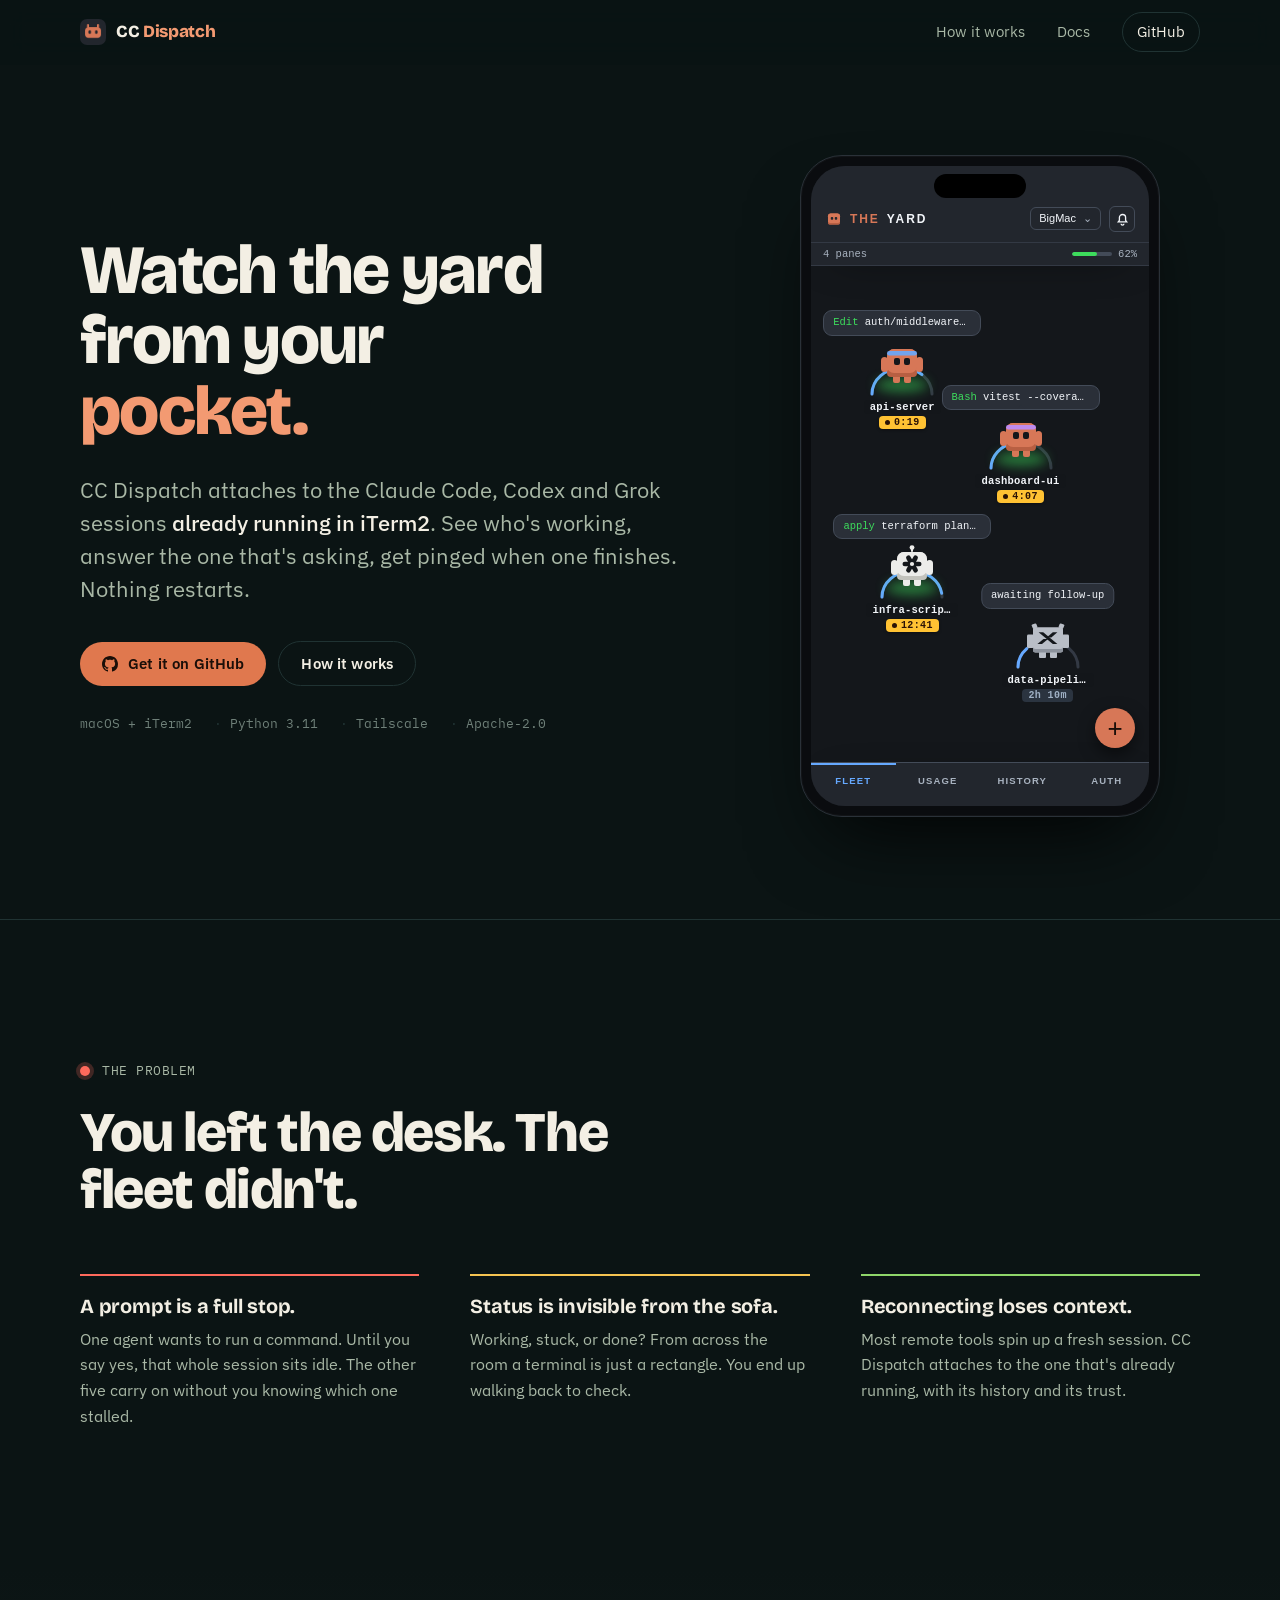
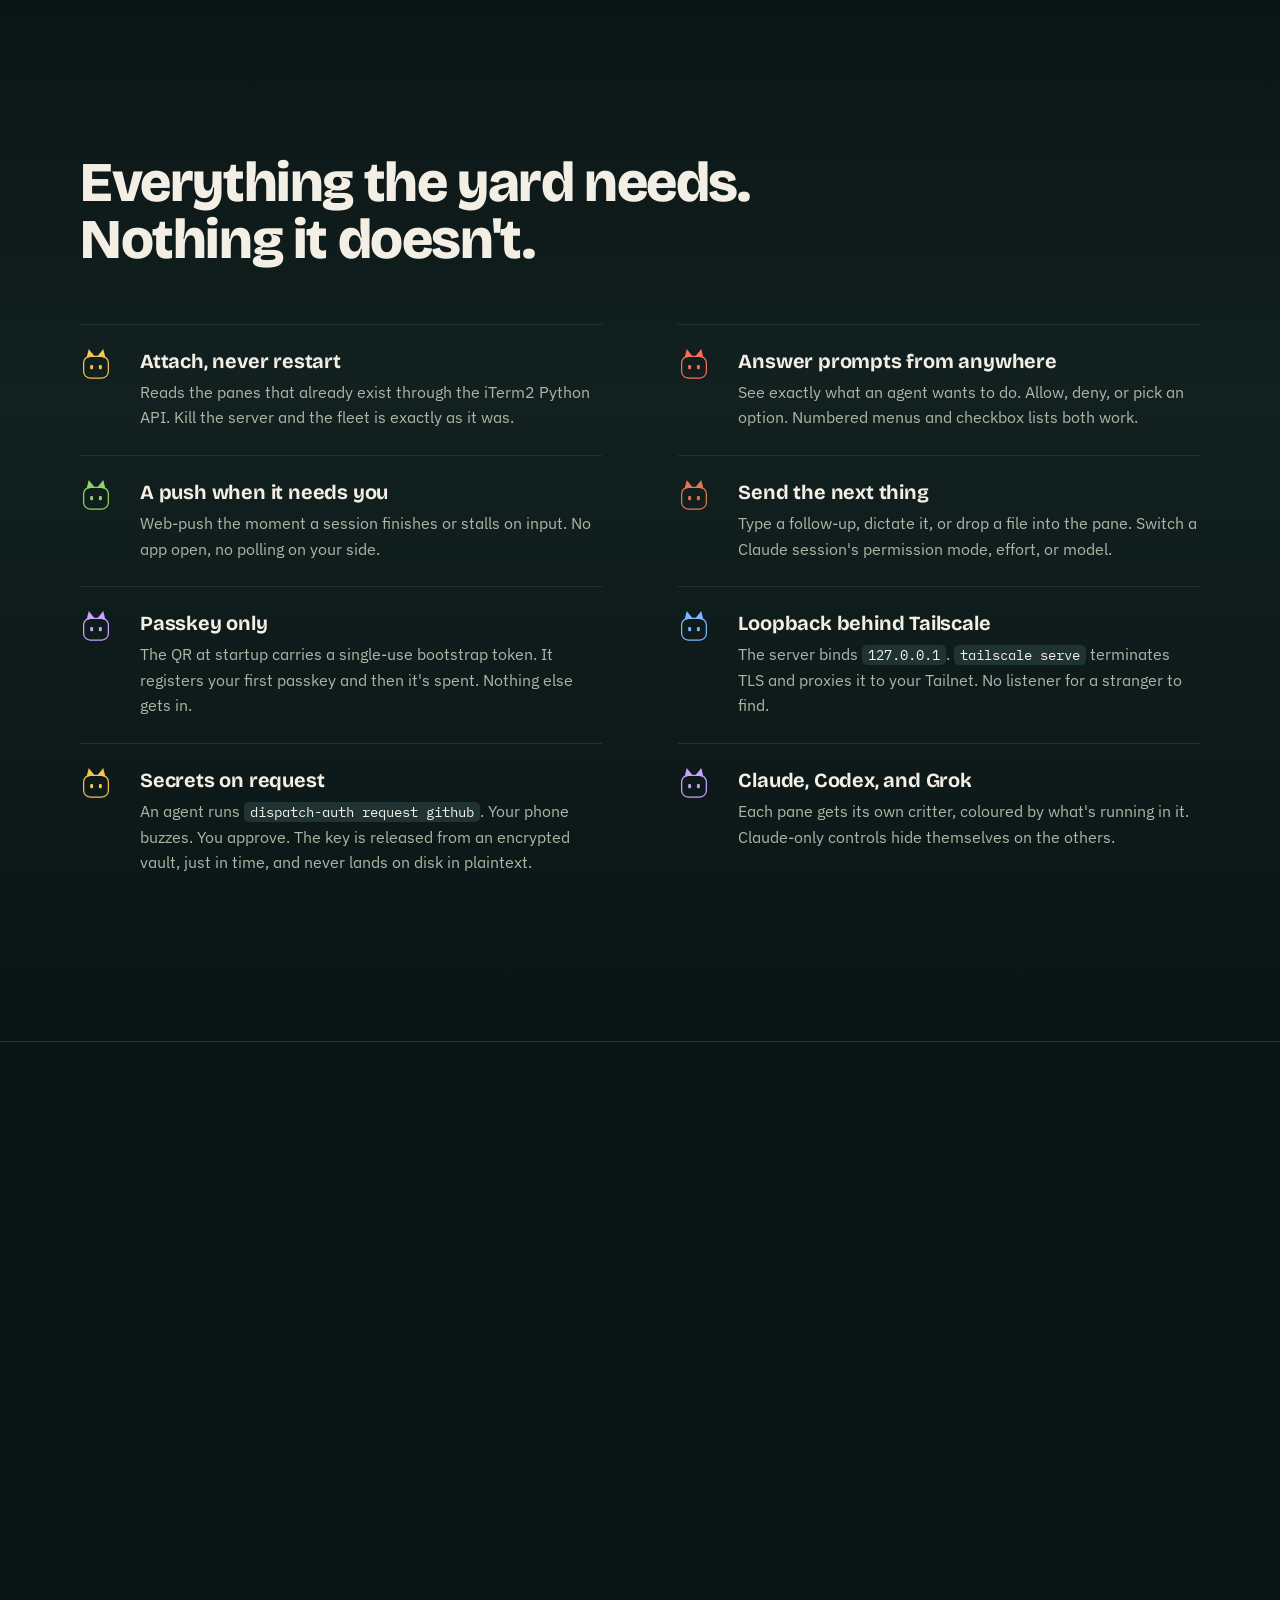
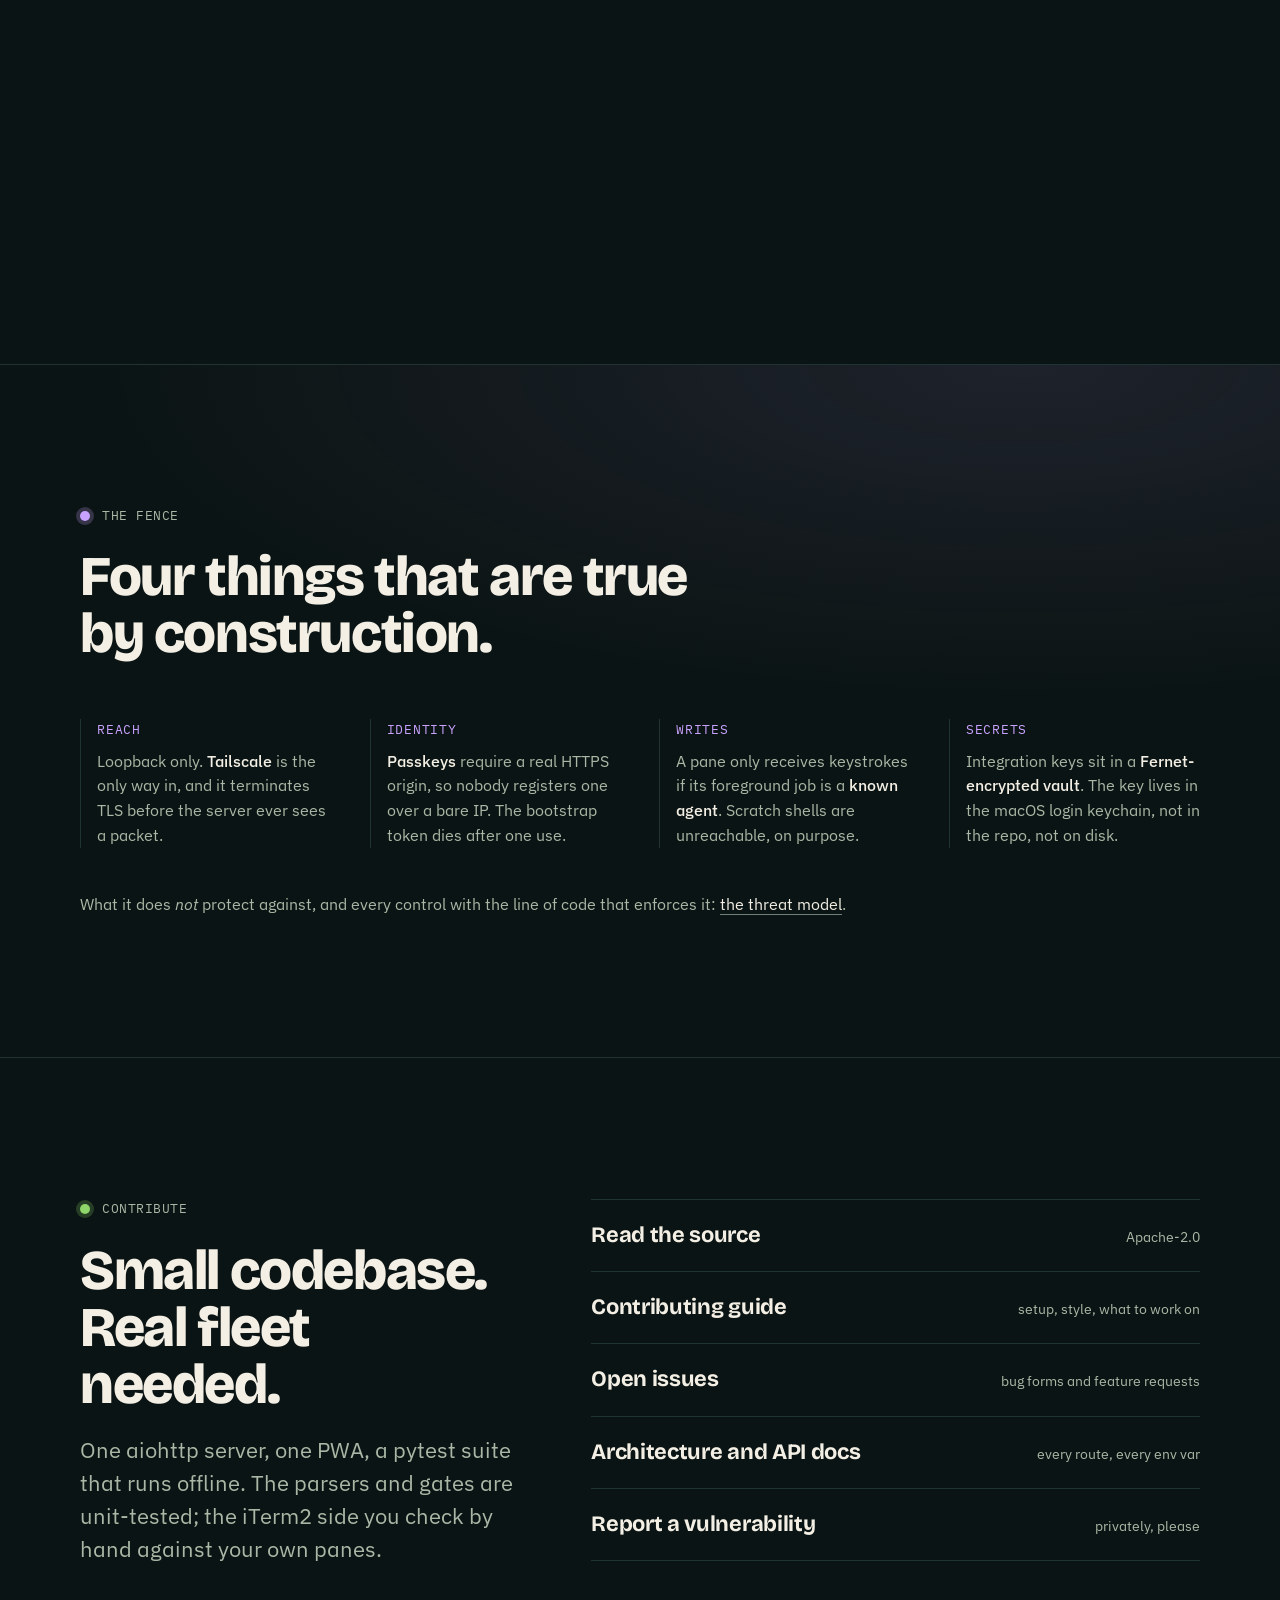
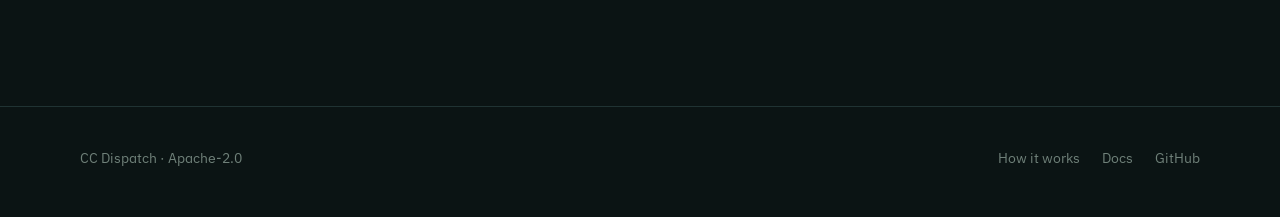
==== commit 5f51e588: "Site: the hero is now the real fleet view Replace the abstract scene with a phone running The Yard: " ====
--- a/site/index.html
+++ b/site/index.html
@@ -44,100 +44,58 @@
         </a>
         <a class="btn btn-ghost" href="how-it-works.html">How it works</a>
       </div>
-      <div class="legend" aria-label="Status colours">
-        <span><i style="--c:var(--sun)"></i>working</span>
-        <span><i style="--c:var(--ember)"></i>needs you</span>
-        <span><i style="--c:var(--moss)"></i>done</span>
-        <span><i style="--c:var(--sky)"></i>Codex</span>
-        <span><i style="--c:var(--lilac)"></i>Grok</span>
-      </div>
       <div class="req"><span>macOS + iTerm2</span><span>Python 3.11</span><span>Tailscale</span><span>Apache-2.0</span></div>
     </div>
 
-    <div class="yard" aria-label="Animated fleet: one session asks permission, you approve it from your phone, another finishes and sends a push notification">
-      <svg class="scene" viewBox="0 0 560 600" xmlns="http://www.w3.org/2000/svg" aria-hidden="true">
-        <rect class="ground" x="0" y="0" width="560" height="600" rx="22"/>
-        <!-- contour grass -->
-        <path class="contour" d="M0 90 Q140 70 280 90 T560 90"/>
-        <path class="contour" d="M0 190 Q140 170 280 190 T560 190"/>
-        <path class="contour" d="M0 290 Q140 270 280 290 T560 290"/>
-        <path class="contour" d="M0 390 Q140 370 280 390 T560 390"/>
-        <path class="contour" d="M0 490 Q140 470 280 490 T560 490"/>
-        <text class="tag" x="28" y="42">THE YARD · 4 PANES</text>
-        <text class="tag" x="532" y="42" text-anchor="end">bigmac.ts.net</text>
-
-        <!-- api-server: working -->
-        <g class="cr" transform="translate(28,112)">
-          <circle class="halo" cx="22" cy="24" r="26"/>
-          <rect class="head" x="5" y="10" width="34" height="30" rx="9"/>
-          <polygon class="ear" points="9,12 12,0 20,10"/>
-          <polygon class="ear" points="35,12 32,0 24,10"/>
-          <rect class="eye" x="14" y="22" width="4" height="6" rx="1.5"/>
-          <rect class="eye" x="26" y="22" width="4" height="6" rx="1.5"/>
-          <circle class="dot" cx="66" cy="18" r="4"/>
-          <text class="name" x="78" y="22">api-server</text>
-          <text class="line a" x="66" y="42">refactoring auth middleware…</text>
-        </g>
-
-        <!-- dashboard-ui: asks for permission -->
-        <g class="cr asks" transform="translate(28,212)">
-          <circle class="halo story" cx="22" cy="24" r="26"/>
-          <rect class="head story" x="5" y="10" width="34" height="30" rx="9"/>
-          <polygon class="ear story" points="9,12 12,0 20,10"/>
-          <polygon class="ear story" points="35,12 32,0 24,10"/>
-          <rect class="eye story" x="14" y="22" width="4" height="6" rx="1.5"/>
-          <rect class="eye story" x="26" y="22" width="4" height="6" rx="1.5"/>
-          <circle class="dot story" cx="66" cy="18" r="4"/>
-          <text class="name" x="78" y="22">dashboard-ui</text>
-          <text class="line a story" x="66" y="42">running vitest --coverage…</text>
-          <text class="line b alt story" x="66" y="42">wants to run  rm -rf dist/</text>
-        </g>
-
-        <!-- infra-scripts: Codex, finishes -->
-        <g class="cr codex finishes" transform="translate(28,312)">
-          <circle class="halo" cx="22" cy="24" r="26"/>
-          <rect class="head story" x="5" y="10" width="34" height="30" rx="9"/>
-          <polygon class="ear story" points="9,12 12,0 20,10"/>
-          <polygon class="ear story" points="35,12 32,0 24,10"/>
-          <rect class="eye story" x="14" y="22" width="4" height="6" rx="1.5"/>
-          <rect class="eye story" x="26" y="22" width="4" height="6" rx="1.5"/>
-          <circle class="dot story" cx="66" cy="18" r="4"/>
-          <text class="name" x="78" y="22">infra-scripts</text>
-          <text class="tag" x="190" y="22">CODEX</text>
-          <text class="line a story" x="66" y="42">applying terraform plan…</text>
-          <text class="line b alt story" x="66" y="42">done — 12 resources changed</text>
-        </g>
-
-        <!-- data-pipeline: Grok, idle -->
-        <g class="cr grok idle" transform="translate(28,412)">
-          <circle class="halo" cx="22" cy="24" r="26"/>
-          <rect class="head" x="5" y="10" width="34" height="30" rx="9"/>
-          <polygon class="ear" points="9,12 12,0 20,10"/>
-          <polygon class="ear" points="35,12 32,0 24,10"/>
-          <rect class="eye" x="14" y="22" width="4" height="6" rx="1.5"/>
-          <rect class="eye" x="26" y="22" width="4" height="6" rx="1.5"/>
-          <circle class="dot" cx="66" cy="18" r="4"/>
-          <text class="name" x="78" y="22">data-pipeline</text>
-          <text class="tag" x="196" y="22">GROK</text>
-          <text class="line a" x="66" y="42">idle — awaiting follow-up</text>
-        </g>
-      </svg>
-
-      <div class="toast story" aria-hidden="true">
-        <img src="assets/icon-512.png" alt="">
-        <div><b>infra-scripts finished</b><span class="moss">done</span> — 12 resources changed</div>
-      </div>
-
-      <div class="phone story" aria-hidden="true">
-        <div class="who"><i></i>dashboard-ui</div>
-        <div class="ask">wants to run <code>rm -rf dist/</code></div>
-        <div class="acts"><span class="allow">Allow</span><span>Deny</span></div>
-      </div>
-
-      <span class="fly" style="left:62%;top:30%"></span>
-      <span class="fly" style="left:80%;top:55%"></span>
-      <span class="fly" style="left:48%;top:75%"></span>
-      <span class="fly" style="left:88%;top:20%"></span>
+    <div class="phone-wrap" aria-label="The Yard: the fleet view of the CC Dispatch app. One session asks permission, you approve it, another finishes and sends a push notification.">
+      <div class="phone">
+        <div class="app">
+          <div class="app-top">
+            <span class="wm"><svg viewBox="0 0 44 40" aria-hidden="true"><rect class="body" x="7" y="6" width="30" height="28" rx="7"/><rect class="shade" x="7" y="26" width="30" height="8" rx="4"/><rect class="body" x="7" y="6" width="30" height="24" rx="7"/><rect class="eye" x="14" y="15" width="6" height="7" rx="2"/><rect class="eye" x="24" y="15" width="6" height="7" rx="2"/></svg>THE <b>YARD</b></span>
+            <span class="host">BigMac <i>⌄</i></span>
+            <span class="bell"><svg viewBox="0 0 16 16" fill="none" stroke="currentColor" stroke-width="1.4" aria-hidden="true"><path d="M3.5 11.5h9l-1.2-1.6V7a3.3 3.3 0 0 0-6.6 0v2.9zM6.5 13.5a1.5 1.5 0 0 0 3 0"/></svg></span>
+          </div>
+          <div class="app-sub"><span>4 panes</span><span class="usage"><i style="--u:62%"></i>62%</span></div>
+          <div class="yard">
+            <div class="banner story"><img src="assets/icon-512.png" alt=""><div><b>infra-scripts finished</b>done — 12 resources changed</div></div>
+        <div class="critter working" style="--x:27%;--y:15%;--band:#66a9ff">
+          <div class="bubble on"><span class="verb">Edit</span> auth/middleware.py</div>
+          <div class="stage"><svg class="ring" viewBox="0 0 64 38" aria-hidden="true"><path class="track" d="M2 36 A30 26 0 0 1 62 36"/><path class="fill" d="M2 36 A30 26 0 0 1 62 36" style="--pct:.62"/></svg><span class="glow"></span><svg class="clawd" viewBox="0 0 44 40" aria-hidden="true"><rect class="limb leg-l" x="13" y="30" width="7" height="10" rx="2"/><rect class="limb leg-r" x="24" y="30" width="7" height="10" rx="2"/><rect class="limb arm-l" x="1" y="14" width="7" height="15" rx="3.5"/><rect class="limb arm-r" x="36" y="14" width="7" height="15" rx="3.5"/><rect class="body" x="7" y="6" width="30" height="28" rx="7"/><rect class="shade" x="7" y="26" width="30" height="8" rx="4"/><rect class="body" x="7" y="6" width="30" height="24" rx="7"/><rect class="eye" x="14" y="15" width="6" height="7" rx="2"/><rect class="eye" x="24" y="15" width="6" height="7" rx="2"/><rect class="band" x="7" y="8" width="30" height="4.5" rx="2.25"/></svg></div>
+          <span class="ctag">api-server</span>
+          <span class="wtimer">0:19</span>
+        </div>
+        <div class="critter working asks" style="--x:62%;--y:30%;--band:#bd8dff">
+          <div class="bubble on"><span class="a"><span class="verb">Bash</span> vitest --coverage</span><span class="b"><span class="verb">Bash</span> rm -rf dist/</span></div>
+          <div class="stage"><svg class="ring" viewBox="0 0 64 38" aria-hidden="true"><path class="track" d="M2 36 A30 26 0 0 1 62 36"/><path class="fill" d="M2 36 A30 26 0 0 1 62 36" style="--pct:.35"/></svg><span class="glow"></span><svg class="clawd" viewBox="0 0 44 40" aria-hidden="true"><rect class="limb leg-l" x="13" y="30" width="7" height="10" rx="2"/><rect class="limb leg-r" x="24" y="30" width="7" height="10" rx="2"/><rect class="limb arm-l" x="1" y="14" width="7" height="15" rx="3.5"/><rect class="limb arm-r" x="36" y="14" width="7" height="15" rx="3.5"/><rect class="body" x="7" y="6" width="30" height="28" rx="7"/><rect class="shade" x="7" y="26" width="30" height="8" rx="4"/><rect class="body" x="7" y="6" width="30" height="24" rx="7"/><rect class="eye" x="14" y="15" width="6" height="7" rx="2"/><rect class="eye" x="24" y="15" width="6" height="7" rx="2"/><rect class="band" x="7" y="8" width="30" height="4.5" rx="2.25"/></svg></div>
+          <span class="ctag">dashboard-ui</span>
+          <span class="wtimer">4:07</span>
+        </div>
+        <div class="critter working finishes p-codex" style="--x:30%;--y:56%;--band:#5bd6cd">
+          <div class="bubble on"><span class="a"><span class="verb">apply</span> terraform plan</span><span class="b">done · 12 changed</span></div>
+          <div class="stage"><svg class="ring" viewBox="0 0 64 38" aria-hidden="true"><path class="track" d="M2 36 A30 26 0 0 1 62 36"/><path class="fill" d="M2 36 A30 26 0 0 1 62 36" style="--pct:.8"/></svg><span class="glow"></span><svg class="clawd" viewBox="0 0 44 40" aria-hidden="true"><rect class="limb leg-l" x="13" y="30" width="7" height="10" rx="2"/><rect class="limb leg-r" x="24" y="30" width="7" height="10" rx="2"/><rect class="limb arm-l" x="1" y="14" width="7" height="15" rx="3.5"/><rect class="limb arm-r" x="36" y="14" width="7" height="15" rx="3.5"/><rect class="body" x="21" y="0" width="2" height="6" rx="1"/><circle class="body" cx="22" cy="1.6" r="2.4"/><rect class="body" x="7" y="6" width="30" height="28" rx="7"/><rect class="shade" x="7" y="26" width="30" height="8" rx="4"/><rect class="body" x="7" y="6" width="30" height="24" rx="7"/><rect class="eye" x="12.5" y="15.7" width="19" height="4.6" rx="2.3"/><rect class="eye" x="12.5" y="15.7" width="19" height="4.6" rx="2.3" transform="rotate(60 22 18)"/><rect class="eye" x="12.5" y="15.7" width="19" height="4.6" rx="2.3" transform="rotate(-60 22 18)"/><circle class="body" cx="22" cy="18" r="2.1"/></svg></div>
+          <span class="ctag">infra-scripts</span>
+          <span class="wtimer">12:41</span>
+        </div>
+        <div class="critter idle resting p-grok" style="--x:70%;--y:70%;--band:#ffc233">
+          <div class="bubble on">awaiting follow-up</div>
+          <div class="stage"><svg class="ring" viewBox="0 0 64 38" aria-hidden="true"><path class="track" d="M2 36 A30 26 0 0 1 62 36"/><path class="fill" d="M2 36 A30 26 0 0 1 62 36" style="--pct:.2"/></svg><span class="glow"></span><svg class="clawd" viewBox="0 0 44 40" aria-hidden="true"><rect class="limb leg-l" x="13" y="30" width="7" height="10" rx="1"/><rect class="limb leg-r" x="24" y="30" width="7" height="10" rx="1"/><rect class="limb arm-l" x="1" y="14" width="7" height="15" rx="1.5"/><rect class="limb arm-r" x="36" y="14" width="7" height="15" rx="1.5"/><rect class="body" x="6" y="2" width="5" height="5" rx="1" transform="rotate(-20 8.5 4.5)"/><rect class="body" x="33" y="2" width="5" height="5" rx="1" transform="rotate(20 35.5 4.5)"/><rect class="body" x="7" y="6" width="30" height="28" rx="2.5"/><rect class="shade" x="7" y="26" width="30" height="8" rx="2.5"/><rect class="body" x="7" y="6" width="30" height="24" rx="2.5"/><path class="eye" d="M12.6 11.5h4.6L31.4 24.5h-4.6z"/><path class="eye" d="M26.8 11.5h4.6l-6.1 5.6h-4.6z"/><path class="eye" d="M17.5 18.9h4.6l-6.1 5.6h-4.6z"/></svg></div>
+          <span class="ctag">data-pipeline</span>
+          <span class="wtimer">2h 10m</span>
+        </div>
+            <div class="sheet story">
+              <div class="sheet-h"><i></i>dashboard-ui wants to run</div>
+              <pre>rm -rf dist/</pre>
+              <div class="acts"><span class="allow">Allow</span><span>Deny</span></div>
+            </div>
+            <span class="fab" aria-hidden="true">+</span>
+          </div>
+          <div class="tabbar"><span class="cur">Fleet</span><span>Usage</span><span>History</span><span>Auth</span></div>
+        </div>
+      </div>
+      <span class="fly" style="left:6%;top:30%"></span>
+      <span class="fly" style="left:92%;top:55%"></span>
+      <span class="fly" style="left:2%;top:75%"></span>
+      <span class="fly" style="left:96%;top:20%"></span>
     </div>
   </div>
 </section>
--- a/site/styles.css
+++ b/site/styles.css
@@ -114,118 +114,135 @@
 .hero .req span::before { content: "·"; margin-right: 8px; color: var(--fog); }
 .hero .req span:first-child::before { content: none; }
 
-/* legend: the colour vocabulary, taught once */
-.legend { display: flex; flex-wrap: wrap; gap: 10px 18px; margin-top: 22px; font-family: var(--mono); font-size: 12.5px; letter-spacing: .03em; color: var(--hay); }
-.legend i { display: inline-block; width: 8px; height: 8px; border-radius: 50%; margin-right: 7px; vertical-align: 1px; background: var(--c); }
-
-/* ── The yard (signature) ────────────────────────────────────────────────── */
-.yard { position: relative; aspect-ratio: 560 / 600; max-width: 520px; margin-inline: auto; width: 100%; }
-.yard svg.scene { width: 100%; height: 100%; }
-.scene .ground { fill: var(--dusk); }
-.scene .contour { fill: none; stroke: var(--fog); stroke-width: 1; stroke-dasharray: 3 9; opacity: .9; }
-.scene .row-line { stroke: var(--fog); stroke-width: 1; }
-.scene .name { fill: var(--bone); font: 600 13px var(--mono); }
-.scene .tag { fill: var(--hay-2); font: 11px var(--mono); letter-spacing: .06em; }
-.scene .line { fill: var(--hay); font: 12.5px var(--mono); }
-.scene .line.alt { opacity: 0; }
-.scene .head { fill: var(--dusk); stroke: var(--c); stroke-width: 1.6; }
-.scene .ear { fill: var(--c); }
-.scene .eye { fill: var(--c); }
-.scene .dot { fill: var(--c); }
-.scene .halo { fill: var(--c); opacity: 0; }
-.cr { --c: var(--sun); }
-.cr.idle { --c: var(--moss); }
-.cr.codex { --c: var(--sky); }
-.cr.grok { --c: var(--lilac); }
-
-/* breathing status dots (all critters) */
-.scene .dot { transform-box: fill-box; transform-origin: center; animation: breathe 2.6s ease-in-out infinite; }
-.cr:nth-child(2) .dot { animation-delay: -.8s; }
-.cr:nth-child(3) .dot { animation-delay: -1.6s; }
-.cr:nth-child(4) .dot { animation-delay: -2.2s; }
-@keyframes breathe { 0%, 100% { transform: scale(1); opacity: .85; } 50% { transform: scale(1.35); opacity: 1; } }
-
-/* The story. One 16 s loop shared by every animated part below. */
+/* ── The yard (signature): the app's own fleet view, in a phone ──────────── */
+.phone-wrap { position: relative; width: min(100%, 360px); margin-inline: auto; }
+.phone {
+  position: relative; border-radius: 42px; padding: 10px;
+  background: #0a0c0f; border: 1px solid #2a3138;
+  box-shadow: 0 40px 80px -30px rgba(0, 0, 0, .9), 0 0 0 1px rgba(255, 255, 255, .03) inset;
+}
+.phone::before { content: ""; position: absolute; left: 50%; top: 18px; width: 92px; height: 24px; border-radius: 14px; background: #000; transform: translateX(-50%); z-index: 6; }
+.app {
+  --bg: #14171b; --panel2: #22262d; --panel3: #2a2f38; --line: #333944; --line2: #434b58;
+  --fg: #f2f5f9; --dim: #a8b2bf; --red: #ff6b61; --amber: #ffc233; --green: #3ddc5c; --blue: #66a9ff;
+  --ui: -apple-system, BlinkMacSystemFont, "Segoe UI", Roboto, sans-serif;
+  --m: ui-monospace, "SF Mono", Menlo, monospace;
+  display: flex; flex-direction: column; height: 640px; border-radius: 34px; overflow: hidden;
+  background: var(--bg); color: var(--fg); font: 13px/1.4 var(--ui);
+}
+.app-top { display: flex; align-items: center; gap: 8px; padding: 40px 14px 10px; background: var(--panel2); border-bottom: 1px solid var(--line); }
+.app-top .wm { display: flex; align-items: center; gap: 7px; flex: 1; font: 700 12px var(--ui); letter-spacing: .16em; }
+.app-top .wm b { color: var(--fg); } .app-top .wm { color: #d77757; }
+.app-top .wm svg { width: 18px; height: 16px; }
+.app-top .wm .body { fill: #d77757; } .app-top .wm .shade { fill: #b85f42; } .app-top .wm .eye { fill: var(--panel2); }
+.app-top .host { font: 500 11px var(--ui); color: var(--fg); border: 1px solid var(--line2); border-radius: 6px; padding: 4px 8px; }
+.app-top .host i { font-style: normal; color: var(--dim); margin-left: 4px; }
+.app-top .bell { width: 26px; height: 26px; border: 1px solid var(--line2); border-radius: 6px; display: grid; place-items: center; color: var(--fg); }
+.app-top .bell svg { width: 15px; height: 15px; }
+.app-sub { display: flex; justify-content: space-between; align-items: center; padding: 5px 12px; font: 10.5px var(--m); color: var(--dim); background: var(--panel2); border-bottom: 1px solid var(--line); }
+.app-sub .usage { display: flex; align-items: center; gap: 6px; }
+.app-sub .usage i { width: 40px; height: 4px; border-radius: 2px; background: var(--line2); position: relative; overflow: hidden; }
+.app-sub .usage i::after { content: ""; position: absolute; left: 0; top: 0; bottom: 0; width: var(--u); background: var(--green); border-radius: 2px; }
+.yard { position: relative; flex: 1; min-height: 0; overflow: hidden; background: var(--bg); }
+.tabbar { display: flex; border-top: 1px solid var(--line2); background: var(--panel2); padding-bottom: 14px; }
+.tabbar span { flex: 1; text-align: center; padding: 10px 0 6px; font: 600 9.5px var(--ui); letter-spacing: .12em; text-transform: uppercase; color: var(--dim); border-top: 2px solid transparent; }
+.tabbar span.cur { color: var(--blue); border-top-color: var(--blue); }
+.fab { position: absolute; right: 14px; bottom: 14px; width: 40px; height: 40px; border-radius: 50%; background: #d77757; color: #1a0e08; display: grid; place-items: center; font: 300 26px/1 var(--ui); box-shadow: 0 6px 16px rgba(0, 0, 0, .5); z-index: 5; }
+
+/* critters: same chassis, CSS and sprites as the PWA */
+.critter { position: absolute; left: var(--x); top: var(--y); width: 80px; height: 100px; z-index: 4; display: flex; flex-direction: column; align-items: center; transform: translateX(-50%); }
+.critter .stage { position: relative; width: 64px; height: 58px; }
+.ring { position: absolute; left: 50%; bottom: 2px; transform: translateX(-50%); width: 64px; height: 38px; z-index: 0; }
+.ring path { fill: none; stroke-linecap: round; }
+.ring .track { stroke: var(--line); stroke-width: 3; }
+.ring .fill { stroke: var(--blue); stroke-width: 3; stroke-dasharray: calc(var(--pct) * 105) 200; }
+.clawd { position: absolute; left: 50%; bottom: 15px; transform: translateX(-50%); width: 44px; height: 40px; overflow: visible; --skin: #d77757; --skin-dark: #b85f42; }
+.p-codex .clawd { --skin: #ececea; --skin-dark: #c3c3bd; }
+.p-grok .clawd { --skin: #b9bec7; --skin-dark: #8c929c; }
+.clawd .body { fill: var(--skin); } .clawd .shade { fill: var(--skin-dark); }
+.clawd .eye { fill: var(--bg); }
+.clawd .band { fill: var(--band); opacity: .9; }
+.clawd .limb { fill: var(--skin); transform-box: fill-box; transform-origin: center; }
+.working .clawd { animation: cbob .68s ease-in-out infinite; }
+.working .arm-l, .working .leg-r { animation: cswA .68s ease-in-out infinite; }
+.working .arm-r, .working .leg-l { animation: cswB .68s ease-in-out infinite; }
+@keyframes cbob { 50% { transform: translateX(-50%) translateY(-1.5px); } }
+@keyframes cswA { 50% { transform: rotate(11deg); } }
+@keyframes cswB { 50% { transform: rotate(-11deg); } }
+.resting .clawd { transform: translateX(-50%) translateY(4px) scaleY(.9); }
+.glow { position: absolute; left: 50%; bottom: 6px; transform: translateX(-50%); width: 52px; height: 14px; border-radius: 50%; filter: blur(6px); opacity: .5; background: var(--green); }
+.idle .glow { opacity: 0; }
+.ctag { margin-top: 2px; font: 600 10.5px var(--m); letter-spacing: .02em; color: var(--fg); max-width: 92px; overflow: hidden; text-overflow: ellipsis; white-space: nowrap; padding: 1px 6px; border-radius: 4px; background: rgba(20, 23, 27, .72); }
+.wtimer { margin-top: 2px; font: 600 10px var(--m); letter-spacing: .04em; color: #2a1206; background: var(--amber); padding: 1px 6px; border-radius: 4px; box-shadow: 0 1px 3px rgba(0, 0, 0, .4); }
+.wtimer::before { content: ""; display: inline-block; width: 5px; height: 5px; border-radius: 50%; background: #2a1206; margin-right: 4px; vertical-align: middle; animation: tpulse 1.1s ease-in-out infinite; }
+@keyframes tpulse { 0%, 100% { opacity: 1; } 50% { opacity: .3; } }
+.idle .wtimer { color: #9fb0c4; background: #2b3440; box-shadow: none; }
+.idle .wtimer::before { display: none; }
+.bubble { position: absolute; left: 50%; bottom: 104px; transform: translateX(-50%); max-width: 158px; padding: 5px 9px; border-radius: 9px; background: var(--panel3); border: 1px solid var(--line2); font: 500 10.5px/1.3 var(--m); color: var(--fg); text-align: center; white-space: nowrap; overflow: hidden; text-overflow: ellipsis; z-index: 3; }
+.bubble::after { content: ""; position: absolute; left: 50%; bottom: -5px; width: 8px; height: 8px; background: var(--panel3); border-right: 1px solid var(--line2); border-bottom: 1px solid var(--line2); transform: translateX(-50%) rotate(45deg); }
+.bubble .verb { color: var(--green); }
+.bubble .b { display: none; }
+
+/* The story: one 16 s loop. */
 .yard .story { animation-duration: 16s; animation-iteration-count: infinite; animation-timing-function: linear; }
-/* critter #2 asks for permission at 2 s, is answered at 6 s */
-.cr.asks .head, .cr.asks .ear, .cr.asks .eye, .cr.asks .dot { animation-name: ask-color; }
-.cr.asks .head { animation-name: ask-head; }
-@keyframes ask-color {
-  0%, 12% { fill: var(--sun); }
-  14%, 38% { fill: var(--ember); }
-  40%, 100% { fill: var(--sun); }
-}
-@keyframes ask-head {
-  0%, 12% { stroke: var(--sun); fill: var(--dusk); }
-  14%, 38% { stroke: var(--ember); fill: color-mix(in srgb, var(--ember) 14%, var(--dusk)); }
-  40%, 100% { stroke: var(--sun); fill: var(--dusk); }
-}
-.cr.asks .ear { transform-box: fill-box; transform-origin: bottom center; animation-name: ears; }
-@keyframes ears { 0%, 12% { transform: none; } 14%, 38% { transform: translateY(-3px) scaleY(1.25); } 40%, 100% { transform: none; } }
-.cr.asks .halo { transform-box: fill-box; transform-origin: center; animation-name: halo; }
-@keyframes halo { 0%, 13% { opacity: 0; transform: scale(.4); } 16% { opacity: .35; transform: scale(1); } 24%, 100% { opacity: 0; transform: scale(2.2); } }
-.cr.asks .line.a { animation-name: line-out-mid; }
-.cr.asks .line.b { animation-name: line-in-mid; }
-@keyframes line-out-mid { 0%, 12% { opacity: 1; } 14%, 40% { opacity: 0; } 42%, 100% { opacity: 1; } }
-@keyframes line-in-mid { 0%, 12% { opacity: 0; } 14%, 38% { opacity: 1; } 40%, 100% { opacity: 0; } }
-/* critter #3 finishes at 10 s */
-.cr.finishes .head { animation-name: fin-head; }
-.cr.finishes .ear, .cr.finishes .eye, .cr.finishes .dot { animation-name: fin-color; }
-@keyframes fin-color { 0%, 60% { fill: var(--sun); } 63%, 100% { fill: var(--moss); } }
-@keyframes fin-head { 0%, 60% { stroke: var(--sun); } 63%, 100% { stroke: var(--moss); } }
-.cr.finishes .line.a { animation-name: line-out-late; }
-.cr.finishes .line.b { animation-name: line-in-late; }
-@keyframes line-out-late { 0%, 60% { opacity: 1; } 63%, 100% { opacity: 0; } }
-@keyframes line-in-late { 0%, 60% { opacity: 0; } 63%, 100% { opacity: 1; } }
-
-/* phone card: rises at 3 s, tapped at 5 s, gone by 6.5 s */
-.phone {
-  position: absolute; right: 4%; bottom: 6%; width: min(62%, 300px);
-  background: #0e1a1a; border: 1px solid var(--fog); border-radius: 18px;
-  padding: 14px 16px 16px; box-shadow: 0 30px 60px -20px rgba(0, 0, 0, .8), 0 0 0 1px rgba(255, 255, 255, .02) inset;
-  font-family: var(--mono); font-size: 12.5px; color: var(--hay);
-  transform: translateY(120%); opacity: 0;
-  animation-name: phone;
-}
-.phone .who { display: flex; align-items: center; gap: 8px; color: var(--bone); font-weight: 600; margin-bottom: 6px; }
-.phone .who i { width: 8px; height: 8px; border-radius: 50%; background: var(--ember); box-shadow: 0 0 10px var(--ember); }
-.phone .ask { color: var(--bone); margin-bottom: 12px; line-height: 1.5; }
-.phone .ask code { color: var(--ember); }
-.phone .acts { display: flex; gap: 8px; }
-.phone .acts span { flex: 1; text-align: center; padding: 9px 0; border-radius: 10px; border: 1px solid var(--fog); }
-.phone .acts .allow { background: var(--moss); color: #0b1a0a; border-color: transparent; font-weight: 600; position: relative; overflow: hidden; }
-.phone .acts .allow::after { content: ""; position: absolute; inset: 0; margin: auto; width: 12px; height: 12px; border-radius: 50%; background: rgba(255, 255, 255, .8); transform: scale(0); opacity: 0; animation: tap 16s linear infinite; }
-@keyframes phone {
-  0%, 17% { transform: translateY(120%); opacity: 0; }
-  20%, 38% { transform: translateY(0); opacity: 1; }
-  41%, 100% { transform: translateY(120%); opacity: 0; }
-}
-@keyframes tap { 0%, 30% { transform: scale(0); opacity: 0; } 31% { opacity: .9; } 36% { transform: scale(14); opacity: 0; } 100% { transform: scale(0); opacity: 0; } }
-
-/* push toast: lands at 10.5 s */
-.toast {
-  position: absolute; left: 4%; bottom: 7%; width: min(64%, 300px);
-  display: flex; gap: 10px; align-items: flex-start;
-  background: #0e1a1a; border: 1px solid var(--fog); border-radius: 14px; padding: 11px 13px;
-  font-family: var(--mono); font-size: 12px; color: var(--hay);
-  box-shadow: 0 20px 50px -20px rgba(0, 0, 0, .8);
-  transform: translateY(140%); opacity: 0;
-  animation-name: toast;
-}
-.toast img { width: 22px; height: 22px; border-radius: 6px; margin-top: 1px; }
-.toast b { display: block; color: var(--bone); font-weight: 600; margin-bottom: 1px; }
-.toast .moss { color: var(--moss); }
-@keyframes toast {
-  0%, 64% { transform: translateY(140%); opacity: 0; }
-  67%, 90% { transform: translateY(0); opacity: 1; }
-  93%, 100% { transform: translateY(140%); opacity: 0; }
-}
-
-/* fireflies: ambient, cheap */
+.asks .stage { animation: ask-hop 16s linear infinite; }
+@keyframes ask-hop { 0%, 12%, 40%, 100% { transform: none; } 14%, 18%, 22%, 26%, 30%, 34%, 38% { transform: translateY(0); } 16%, 20%, 24%, 28%, 32%, 36% { transform: translateY(-8px); } }
+.asks .glow { animation: ask-glow 16s linear infinite; }
+@keyframes ask-glow { 0%, 12%, 40%, 100% { background: var(--green); opacity: .5; } 14%, 38% { background: var(--red); opacity: .75; } }
+.asks .bubble { animation: ask-bubble 16s linear infinite; }
+@keyframes ask-bubble { 0%, 12%, 40%, 100% { border-color: var(--line2); color: var(--fg); } 14%, 38% { border-color: var(--red); color: var(--amber); } }
+.asks .bubble .a { animation: hide-mid 16s linear infinite; }
+.asks .bubble .b { display: inline; animation: show-mid 16s linear infinite; }
+.asks .bubble .b .verb { animation: verb-red 16s linear infinite; }
+@keyframes verb-red { 0%, 12%, 40%, 100% { color: var(--green); } 14%, 38% { color: var(--red); } }
+@keyframes hide-mid { 0%, 12% { display: inline; } 14%, 38% { display: none; } 40%, 100% { display: inline; } }
+@keyframes show-mid { 0%, 12% { display: none; } 14%, 38% { display: inline; } 40%, 100% { display: none; } }
+.asks .wtimer { animation: chip-hide 16s linear infinite; }
+@keyframes chip-hide { 0%, 12%, 40%, 100% { opacity: 1; } 14%, 38% { opacity: 0; } }
+.finishes .bubble .a { animation: hide-late 16s linear infinite; }
+.finishes .bubble .b { display: inline; animation: show-late 16s linear infinite; }
+@keyframes hide-late { 0%, 60% { display: inline; } 63%, 100% { display: none; } }
+@keyframes show-late { 0%, 60% { display: none; } 63%, 100% { display: inline; } }
+.finishes .clawd, .finishes .limb { animation-play-state: running; }
+.finishes .glow { animation: fin-glow 16s linear infinite; }
+@keyframes fin-glow { 0%, 60% { opacity: .5; } 63%, 100% { opacity: 0; } }
+.finishes .wtimer { animation: fin-chip 16s linear infinite; }
+@keyframes fin-chip { 0%, 60% { color: #2a1206; background: var(--amber); } 63%, 100% { color: #9fb0c4; background: #2b3440; } }
+
+/* permission sheet: rises at 3 s, tapped at 5 s, gone by 6.5 s */
+.sheet {
+  position: absolute; left: 10px; right: 10px; bottom: 10px; z-index: 7;
+  background: var(--panel2); border: 1px solid var(--line2); border-radius: 14px; padding: 12px 14px 14px;
+  box-shadow: 0 -20px 40px -20px rgba(0, 0, 0, .8);
+  transform: translateY(130%); animation-name: sheet;
+}
+.sheet-h { display: flex; align-items: center; gap: 8px; font: 600 12px var(--ui); color: var(--fg); margin-bottom: 8px; }
+.sheet-h i { width: 8px; height: 8px; border-radius: 50%; background: var(--red); box-shadow: 0 0 10px var(--red); }
+.sheet pre { margin: 0 0 12px; font: 12px var(--m); color: var(--amber); background: var(--bg); border: 1px solid var(--line); border-radius: 8px; padding: 8px 10px; }
+.sheet .acts { display: flex; gap: 8px; }
+.sheet .acts span { flex: 1; text-align: center; padding: 10px 0; border-radius: 10px; border: 1px solid var(--line2); font: 600 12px var(--ui); color: var(--fg); }
+.sheet .acts .allow { background: var(--green); color: #0b1a0a; border-color: transparent; position: relative; overflow: hidden; }
+.sheet .acts .allow::after { content: ""; position: absolute; inset: 0; margin: auto; width: 12px; height: 12px; border-radius: 50%; background: rgba(255, 255, 255, .8); transform: scale(0); opacity: 0; animation: tap 16s linear infinite; }
+@keyframes sheet { 0%, 17% { transform: translateY(130%); } 20%, 38% { transform: translateY(0); } 41%, 100% { transform: translateY(130%); } }
+@keyframes tap { 0%, 30% { transform: scale(0); opacity: 0; } 31% { opacity: .9; } 36% { transform: scale(16); opacity: 0; } 100% { transform: scale(0); opacity: 0; } }
+
+/* push banner: lands at 10.5 s */
+.banner {
+  position: absolute; left: 10px; right: 10px; top: 8px; z-index: 7;
+  display: flex; gap: 10px; align-items: center;
+  background: rgba(34, 38, 45, .96); border: 1px solid var(--line2); border-radius: 14px; padding: 9px 12px;
+  font: 11px var(--ui); color: var(--dim); box-shadow: 0 16px 40px -16px rgba(0, 0, 0, .9);
+  transform: translateY(-150%); animation-name: banner;
+}
+.banner img { width: 26px; height: 26px; border-radius: 7px; }
+.banner b { display: block; color: var(--fg); font-weight: 600; }
+@keyframes banner { 0%, 64% { transform: translateY(-150%); } 67%, 90% { transform: translateY(0); } 93%, 100% { transform: translateY(-150%); } }
+
+/* fireflies around the phone */
 .fly { position: absolute; width: 3px; height: 3px; border-radius: 50%; background: var(--sun); box-shadow: 0 0 8px var(--sun); opacity: 0; animation: fly 9s ease-in-out infinite; pointer-events: none; }
-.fly:nth-child(2) { animation-delay: -3s; animation-duration: 11s; background: var(--moss); box-shadow: 0 0 8px var(--moss); }
-.fly:nth-child(3) { animation-delay: -6s; animation-duration: 13s; }
-.fly:nth-child(4) { animation-delay: -1.5s; animation-duration: 10s; background: var(--sky); box-shadow: 0 0 8px var(--sky); }
+.fly:nth-of-type(2) { animation-delay: -3s; animation-duration: 11s; background: var(--moss); box-shadow: 0 0 8px var(--moss); }
+.fly:nth-of-type(3) { animation-delay: -6s; animation-duration: 13s; }
+.fly:nth-of-type(4) { animation-delay: -1.5s; animation-duration: 10s; background: var(--sky); box-shadow: 0 0 8px var(--sky); }
 @keyframes fly { 0% { opacity: 0; transform: translate(0, 0); } 20% { opacity: .9; } 50% { opacity: .3; transform: translate(18px, -26px); } 80% { opacity: .8; } 100% { opacity: 0; transform: translate(-8px, -52px); } }
 
 /* ── "Why" — three truths, set as type not cards ─────────────────────────── */
@@ -362,9 +379,7 @@
   .nav nav { gap: 14px; font-size: 14px; }
   .nav nav a.gh { padding: 6px 11px; }
   .posts { grid-template-columns: 1fr; }
-  .yard { max-width: 100%; }
-  .phone { width: 72%; }
-  .toast { width: 74%; }
+  .app { height: 600px; }
   .paths li { grid-template-columns: 1fr; gap: 4px; }
   .paths small { text-align: left; }
 }
@@ -372,9 +387,10 @@
 @media (prefers-reduced-motion: reduce) {
   html { scroll-behavior: auto; }
   .r { opacity: 1; transform: none; transition: none; }
-  .yard .story, .scene .dot, .fly, .phone .acts .allow::after { animation: none !important; }
-  .phone { transform: none; opacity: 1; }
-  .toast { display: none; }
-  .cr.asks { --c: var(--ember); }
-  .cr.asks .line.a { opacity: 0; } .cr.asks .line.b { opacity: 1; }
-}
+  .yard *, .yard *::before, .yard *::after, .fly { animation: none !important; }
+  .sheet { transform: none; }
+  .banner { display: none; }
+  .asks .bubble { border-color: var(--red); color: var(--amber); }
+  .asks .bubble .a { display: none; } .asks .bubble .b { display: inline; }
+  .asks .glow { background: var(--red); opacity: .75; }
+}
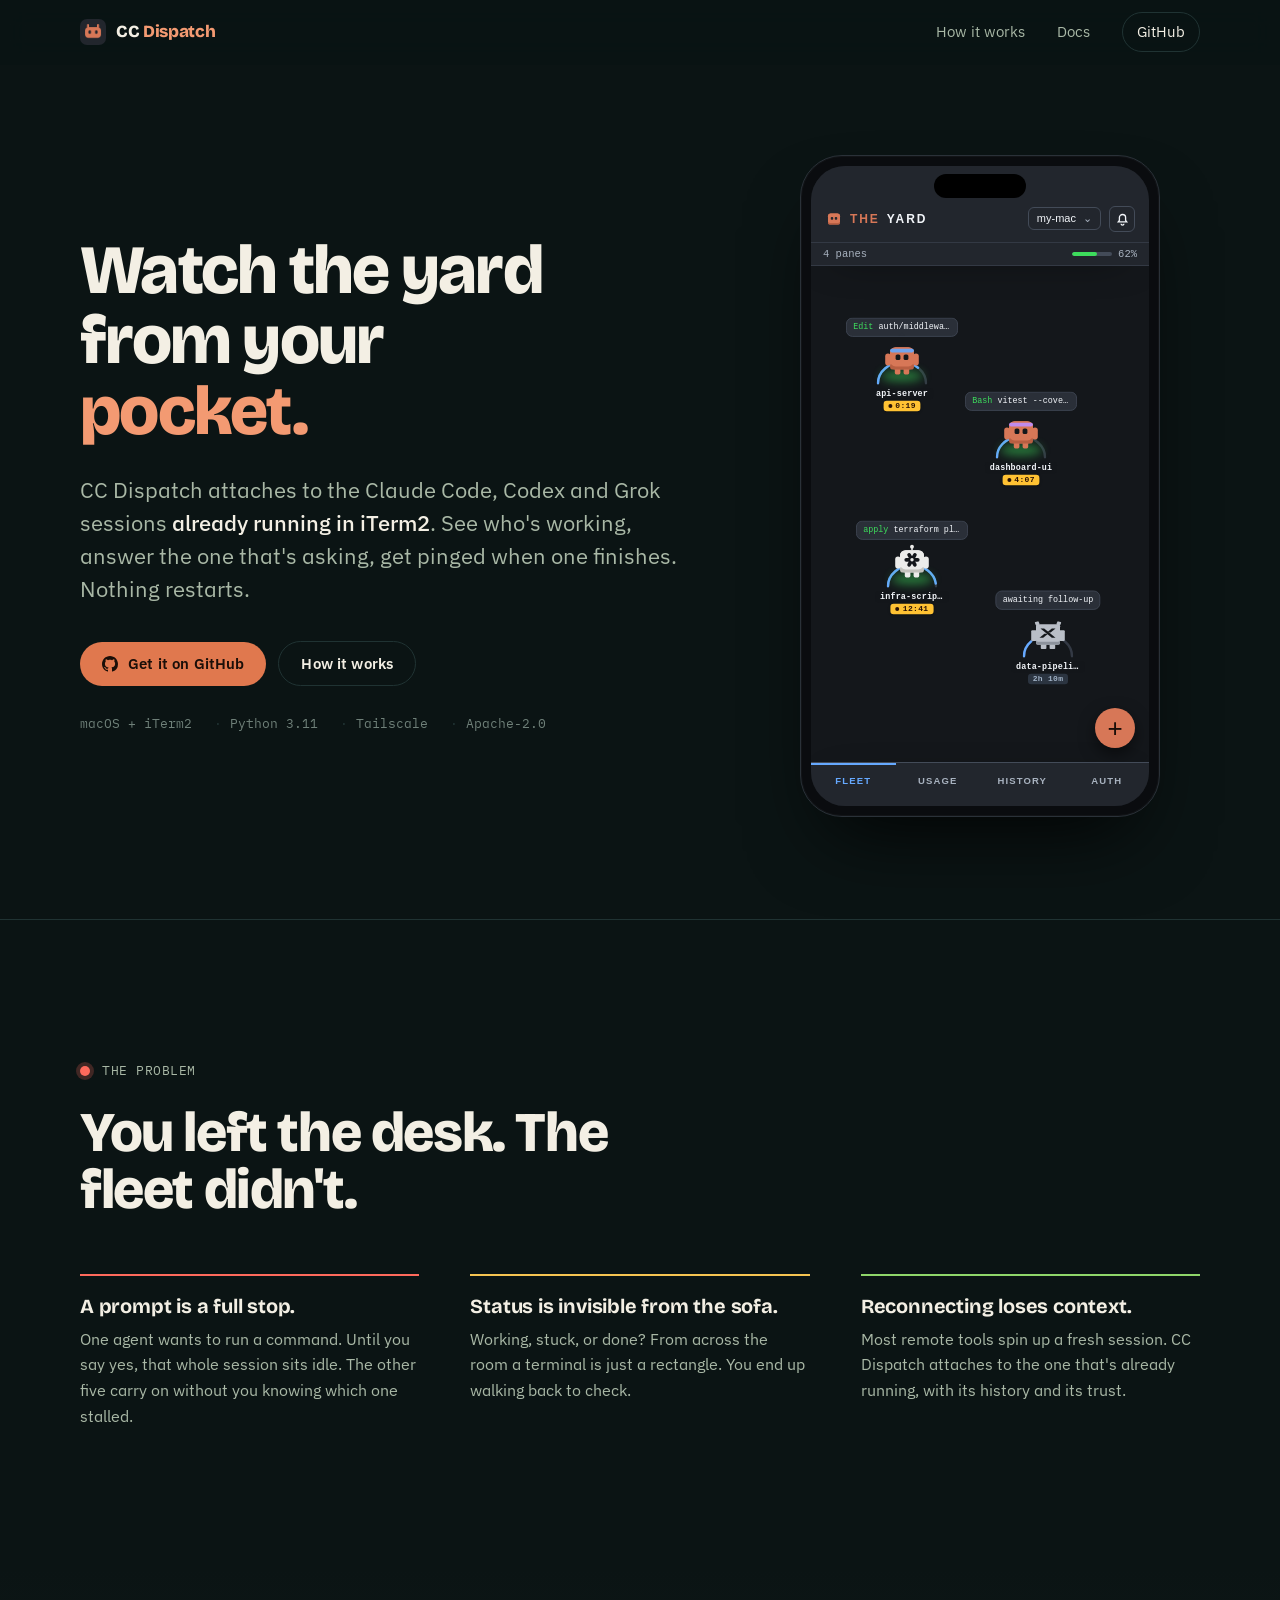
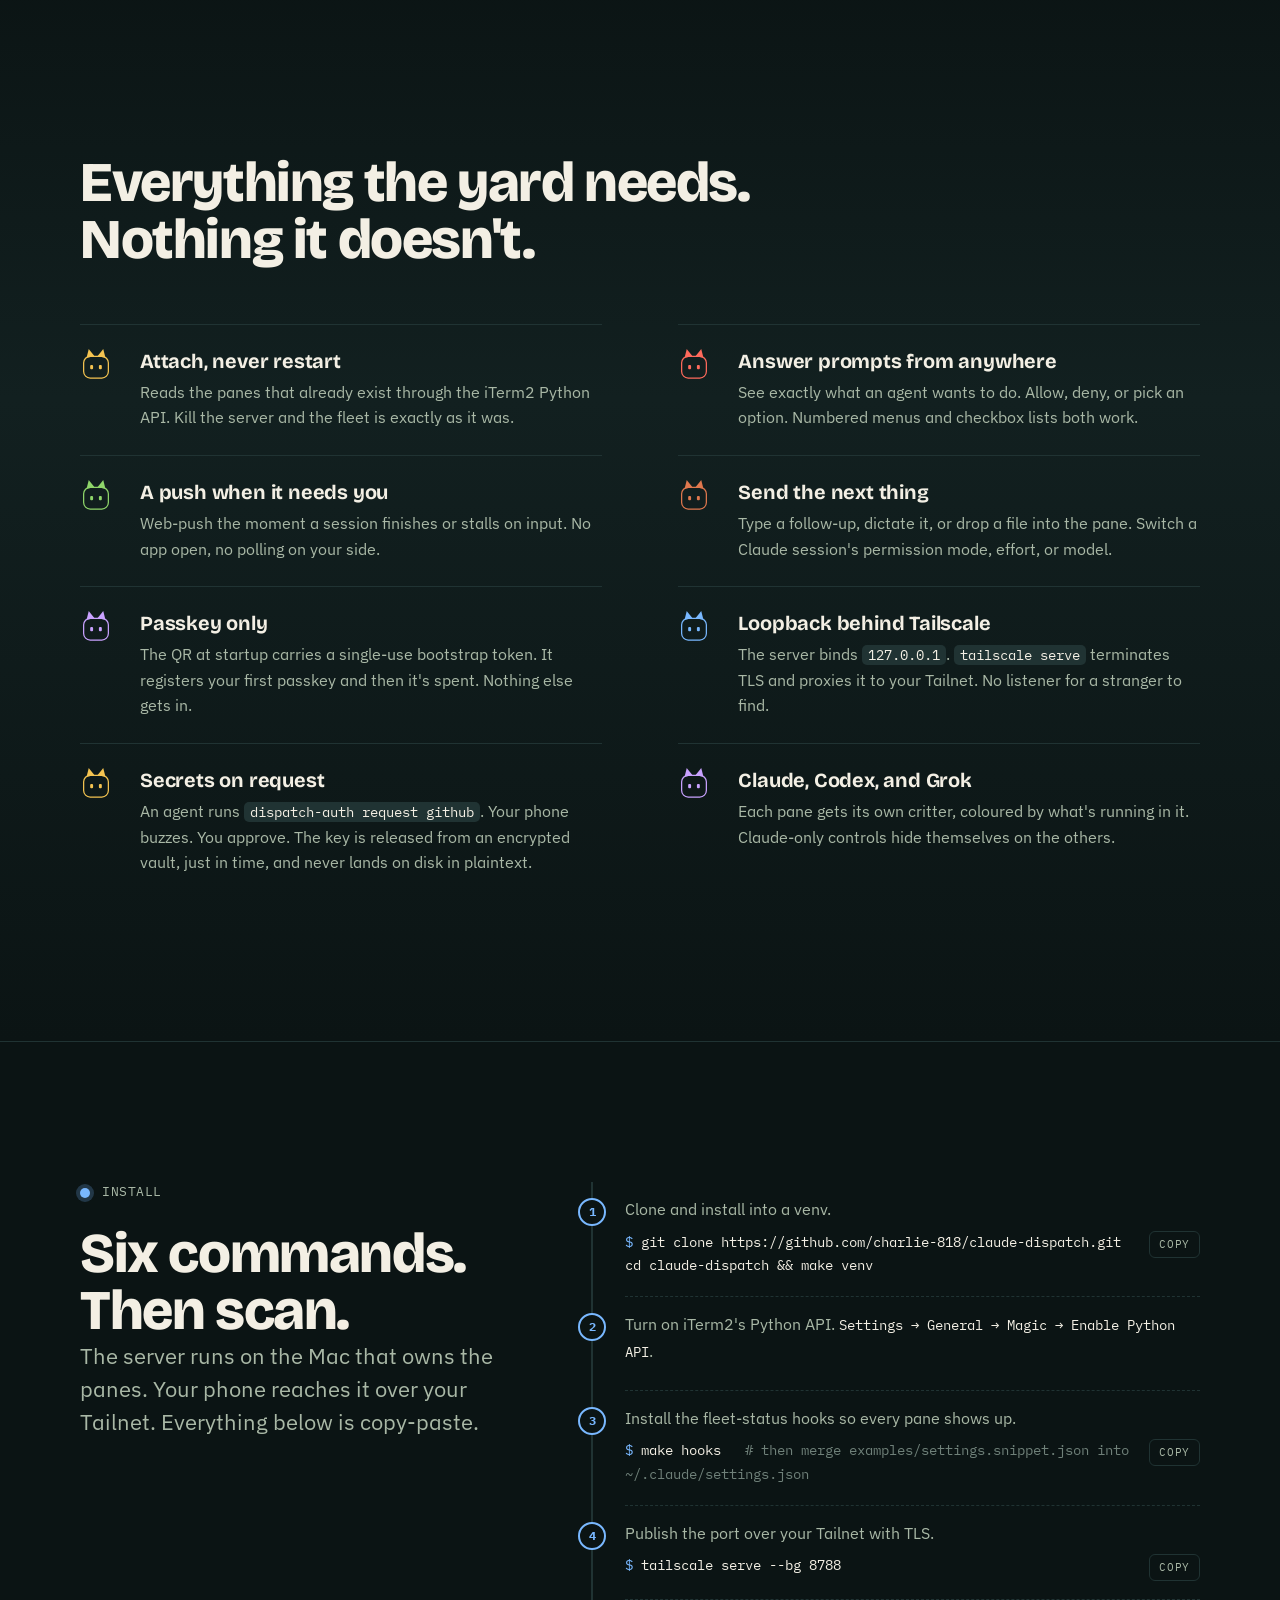
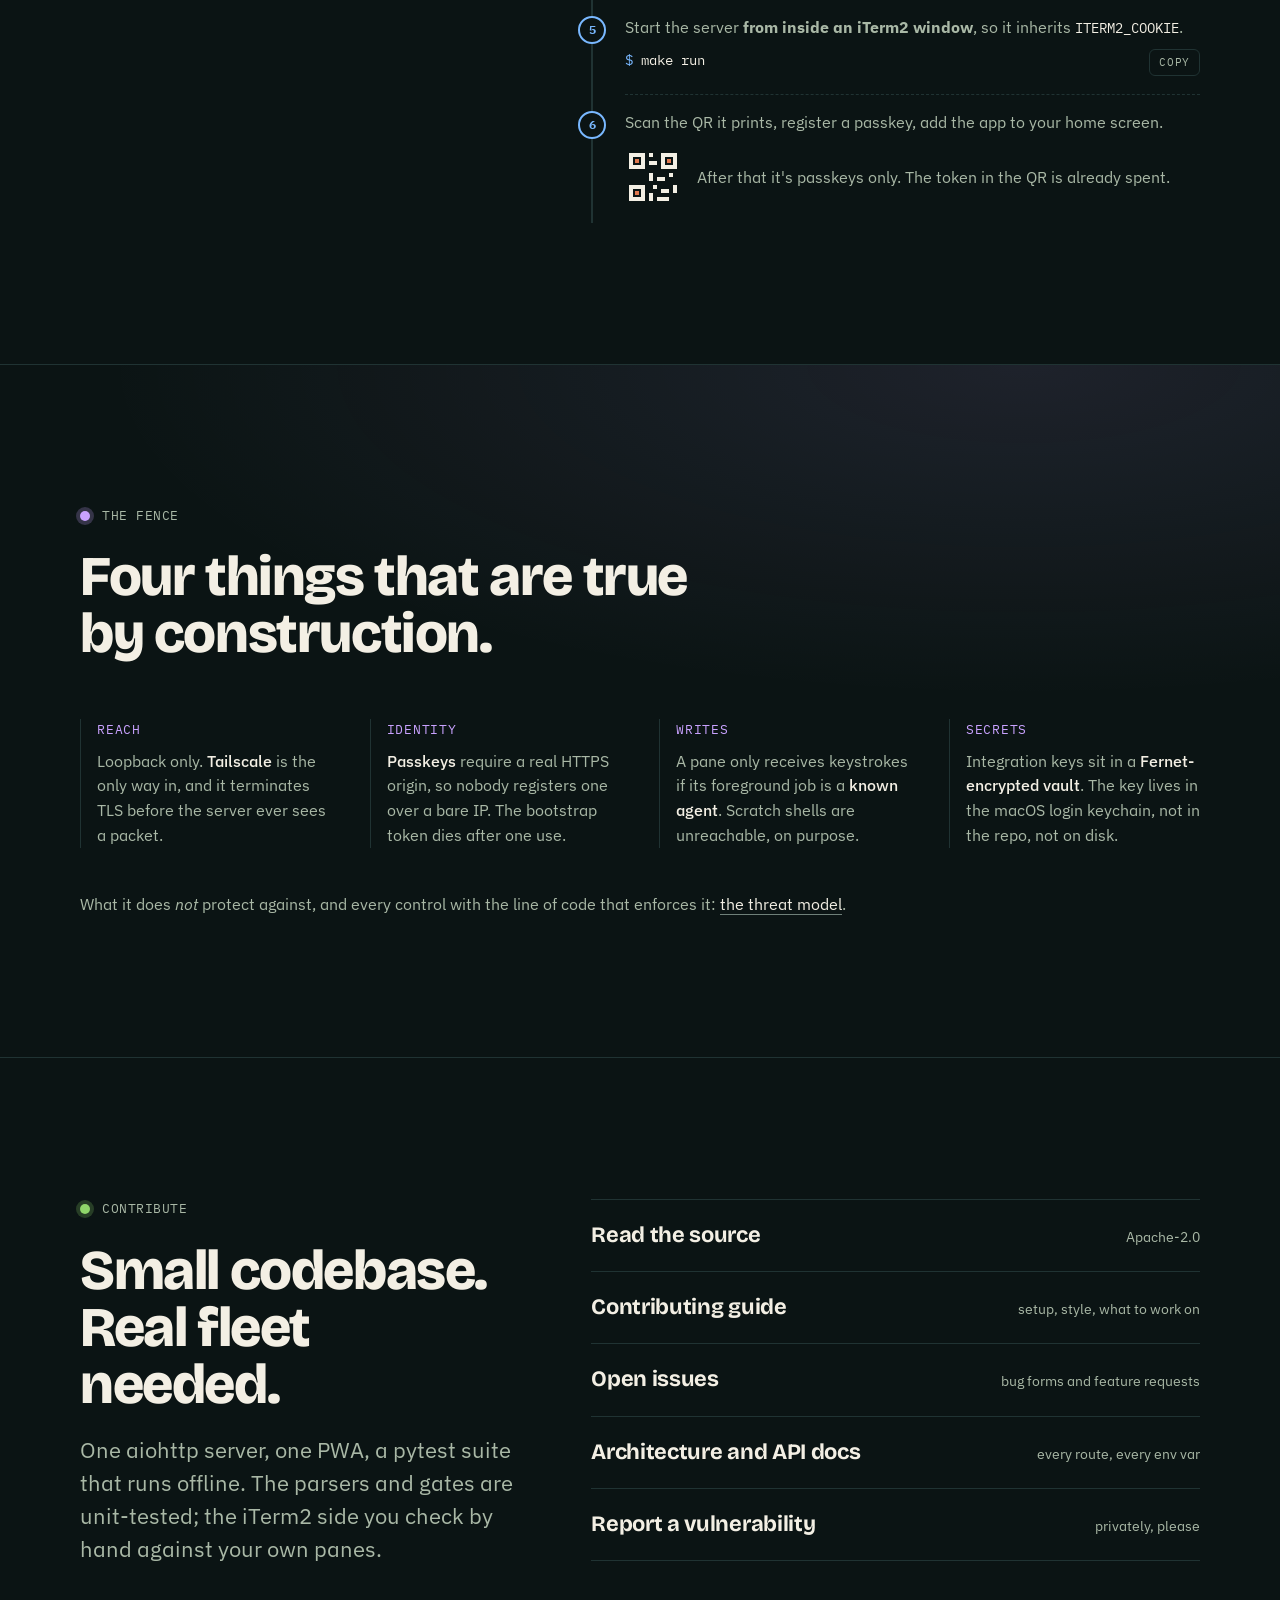
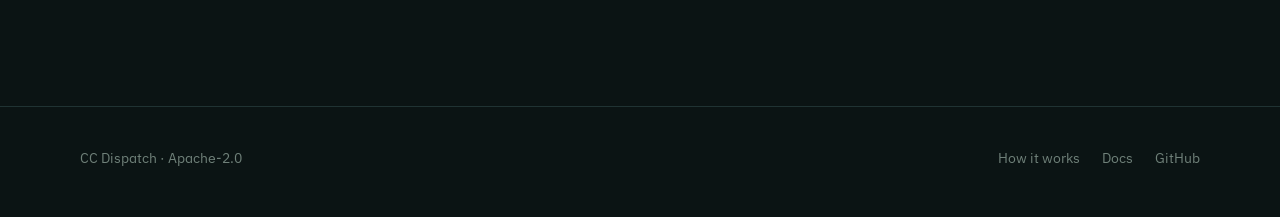
==== commit c777adc4: "Site: quieter hero Drop the fireflies, shrink the critters and their bubbles, and use a generic host" ====
--- a/site/index.html
+++ b/site/index.html
@@ -52,7 +52,7 @@
         <div class="app">
           <div class="app-top">
             <span class="wm"><svg viewBox="0 0 44 40" aria-hidden="true"><rect class="body" x="7" y="6" width="30" height="28" rx="7"/><rect class="shade" x="7" y="26" width="30" height="8" rx="4"/><rect class="body" x="7" y="6" width="30" height="24" rx="7"/><rect class="eye" x="14" y="15" width="6" height="7" rx="2"/><rect class="eye" x="24" y="15" width="6" height="7" rx="2"/></svg>THE <b>YARD</b></span>
-            <span class="host">BigMac <i>⌄</i></span>
+            <span class="host">my-mac <i>⌄</i></span>
             <span class="bell"><svg viewBox="0 0 16 16" fill="none" stroke="currentColor" stroke-width="1.4" aria-hidden="true"><path d="M3.5 11.5h9l-1.2-1.6V7a3.3 3.3 0 0 0-6.6 0v2.9zM6.5 13.5a1.5 1.5 0 0 0 3 0"/></svg></span>
           </div>
           <div class="app-sub"><span>4 panes</span><span class="usage"><i style="--u:62%"></i>62%</span></div>
@@ -92,10 +92,6 @@
           <div class="tabbar"><span class="cur">Fleet</span><span>Usage</span><span>History</span><span>Auth</span></div>
         </div>
       </div>
-      <span class="fly" style="left:6%;top:30%"></span>
-      <span class="fly" style="left:92%;top:55%"></span>
-      <span class="fly" style="left:2%;top:75%"></span>
-      <span class="fly" style="left:96%;top:20%"></span>
     </div>
   </div>
 </section>
--- a/site/styles.css
+++ b/site/styles.css
@@ -150,7 +150,7 @@
 .fab { position: absolute; right: 14px; bottom: 14px; width: 40px; height: 40px; border-radius: 50%; background: #d77757; color: #1a0e08; display: grid; place-items: center; font: 300 26px/1 var(--ui); box-shadow: 0 6px 16px rgba(0, 0, 0, .5); z-index: 5; }
 
 /* critters: same chassis, CSS and sprites as the PWA */
-.critter { position: absolute; left: var(--x); top: var(--y); width: 80px; height: 100px; z-index: 4; display: flex; flex-direction: column; align-items: center; transform: translateX(-50%); }
+.critter { position: absolute; left: var(--x); top: var(--y); width: 80px; height: 100px; z-index: 4; display: flex; flex-direction: column; align-items: center; transform: translateX(-50%) scale(.8); transform-origin: top center; }
 .critter .stage { position: relative; width: 64px; height: 58px; }
 .ring { position: absolute; left: 50%; bottom: 2px; transform: translateX(-50%); width: 64px; height: 38px; z-index: 0; }
 .ring path { fill: none; stroke-linecap: round; }
@@ -178,7 +178,7 @@
 @keyframes tpulse { 0%, 100% { opacity: 1; } 50% { opacity: .3; } }
 .idle .wtimer { color: #9fb0c4; background: #2b3440; box-shadow: none; }
 .idle .wtimer::before { display: none; }
-.bubble { position: absolute; left: 50%; bottom: 104px; transform: translateX(-50%); max-width: 158px; padding: 5px 9px; border-radius: 9px; background: var(--panel3); border: 1px solid var(--line2); font: 500 10.5px/1.3 var(--m); color: var(--fg); text-align: center; white-space: nowrap; overflow: hidden; text-overflow: ellipsis; z-index: 3; }
+.bubble { position: absolute; left: 50%; bottom: 104px; transform: translateX(-50%); max-width: 140px; padding: 4px 8px; border-radius: 8px; background: var(--panel3); border: 1px solid var(--line2); font: 500 10.5px/1.3 var(--m); color: var(--fg); text-align: center; white-space: nowrap; overflow: hidden; text-overflow: ellipsis; z-index: 3; }
 .bubble::after { content: ""; position: absolute; left: 50%; bottom: -5px; width: 8px; height: 8px; background: var(--panel3); border-right: 1px solid var(--line2); border-bottom: 1px solid var(--line2); transform: translateX(-50%) rotate(45deg); }
 .bubble .verb { color: var(--green); }
 .bubble .b { display: none; }
@@ -237,13 +237,6 @@
 .banner img { width: 26px; height: 26px; border-radius: 7px; }
 .banner b { display: block; color: var(--fg); font-weight: 600; }
 @keyframes banner { 0%, 64% { transform: translateY(-150%); } 67%, 90% { transform: translateY(0); } 93%, 100% { transform: translateY(-150%); } }
-
-/* fireflies around the phone */
-.fly { position: absolute; width: 3px; height: 3px; border-radius: 50%; background: var(--sun); box-shadow: 0 0 8px var(--sun); opacity: 0; animation: fly 9s ease-in-out infinite; pointer-events: none; }
-.fly:nth-of-type(2) { animation-delay: -3s; animation-duration: 11s; background: var(--moss); box-shadow: 0 0 8px var(--moss); }
-.fly:nth-of-type(3) { animation-delay: -6s; animation-duration: 13s; }
-.fly:nth-of-type(4) { animation-delay: -1.5s; animation-duration: 10s; background: var(--sky); box-shadow: 0 0 8px var(--sky); }
-@keyframes fly { 0% { opacity: 0; transform: translate(0, 0); } 20% { opacity: .9; } 50% { opacity: .3; transform: translate(18px, -26px); } 80% { opacity: .8; } 100% { opacity: 0; transform: translate(-8px, -52px); } }
 
 /* ── "Why" — three truths, set as type not cards ─────────────────────────── */
 .why { --tint: var(--ember); border-top: 1px solid var(--fog); }
@@ -387,7 +380,7 @@
 @media (prefers-reduced-motion: reduce) {
   html { scroll-behavior: auto; }
   .r { opacity: 1; transform: none; transition: none; }
-  .yard *, .yard *::before, .yard *::after, .fly { animation: none !important; }
+  .yard *, .yard *::before, .yard *::after { animation: none !important; }
   .sheet { transform: none; }
   .banner { display: none; }
   .asks .bubble { border-color: var(--red); color: var(--amber); }
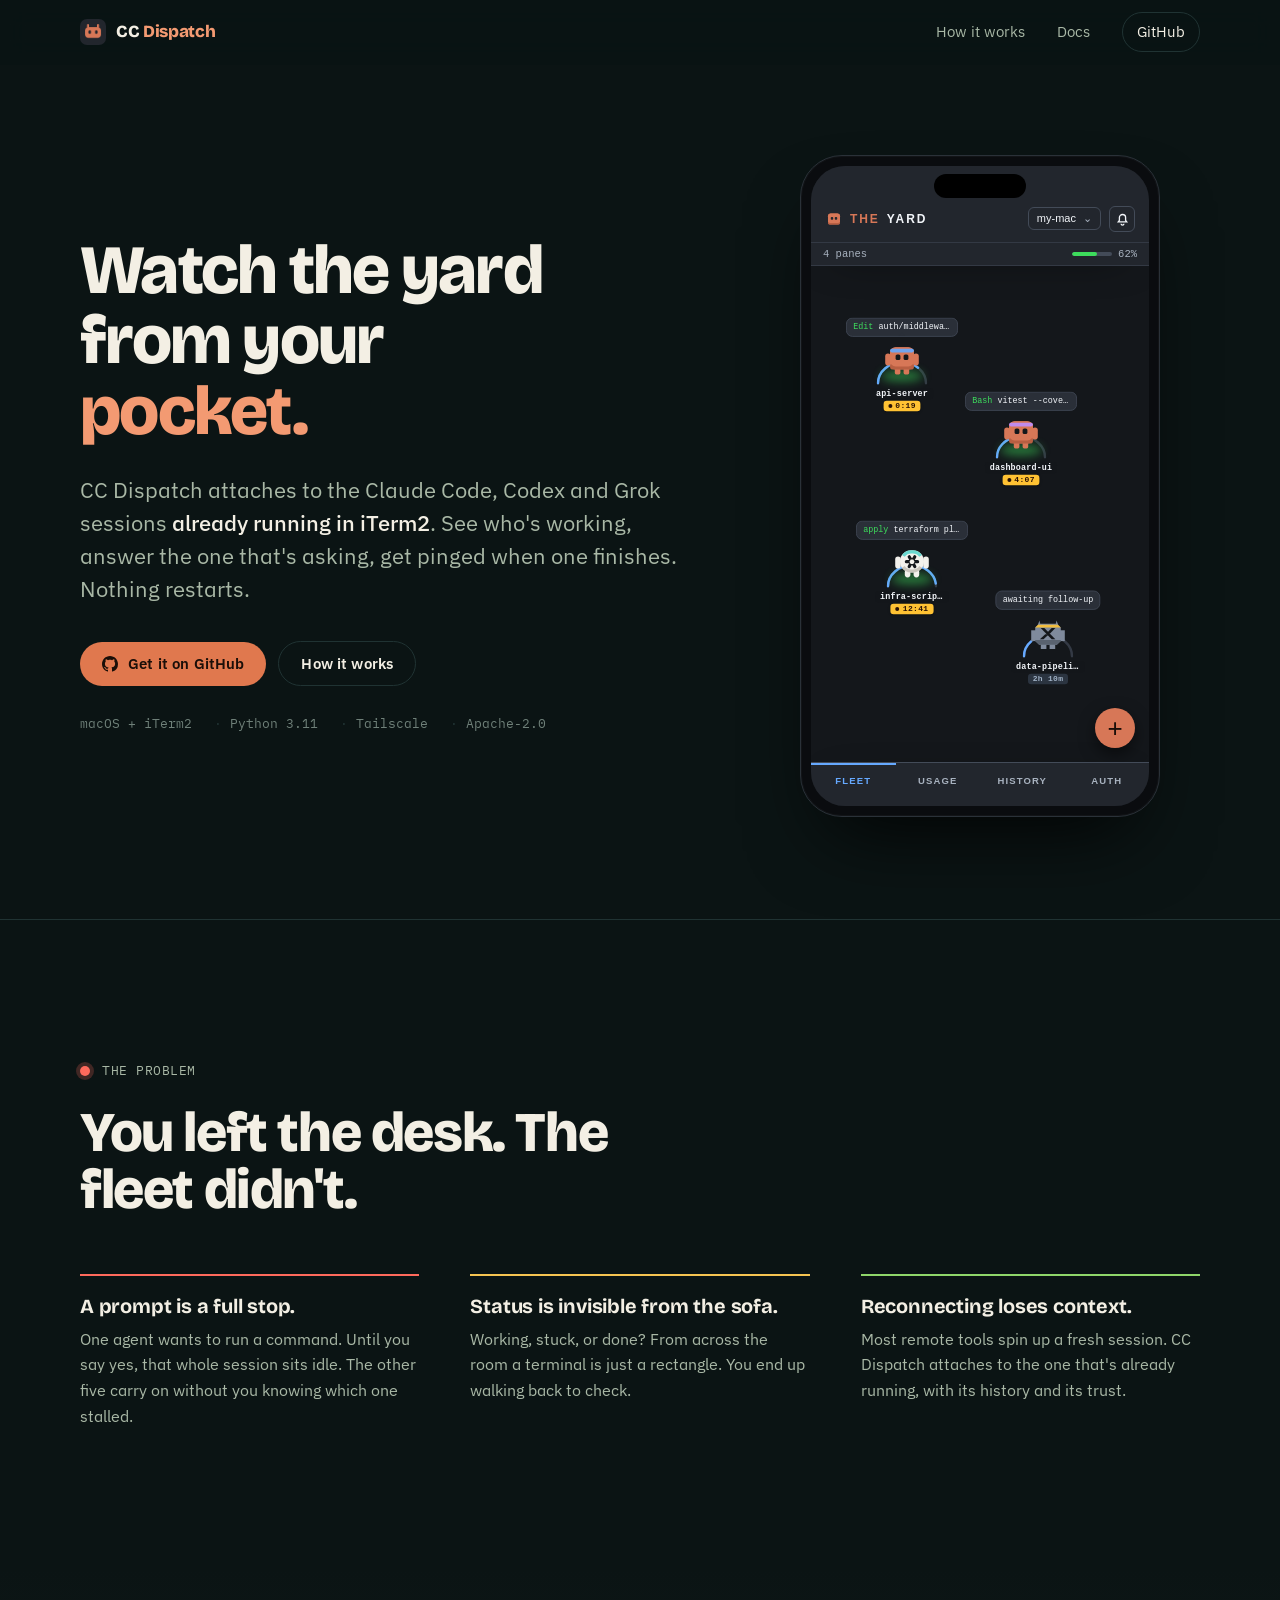
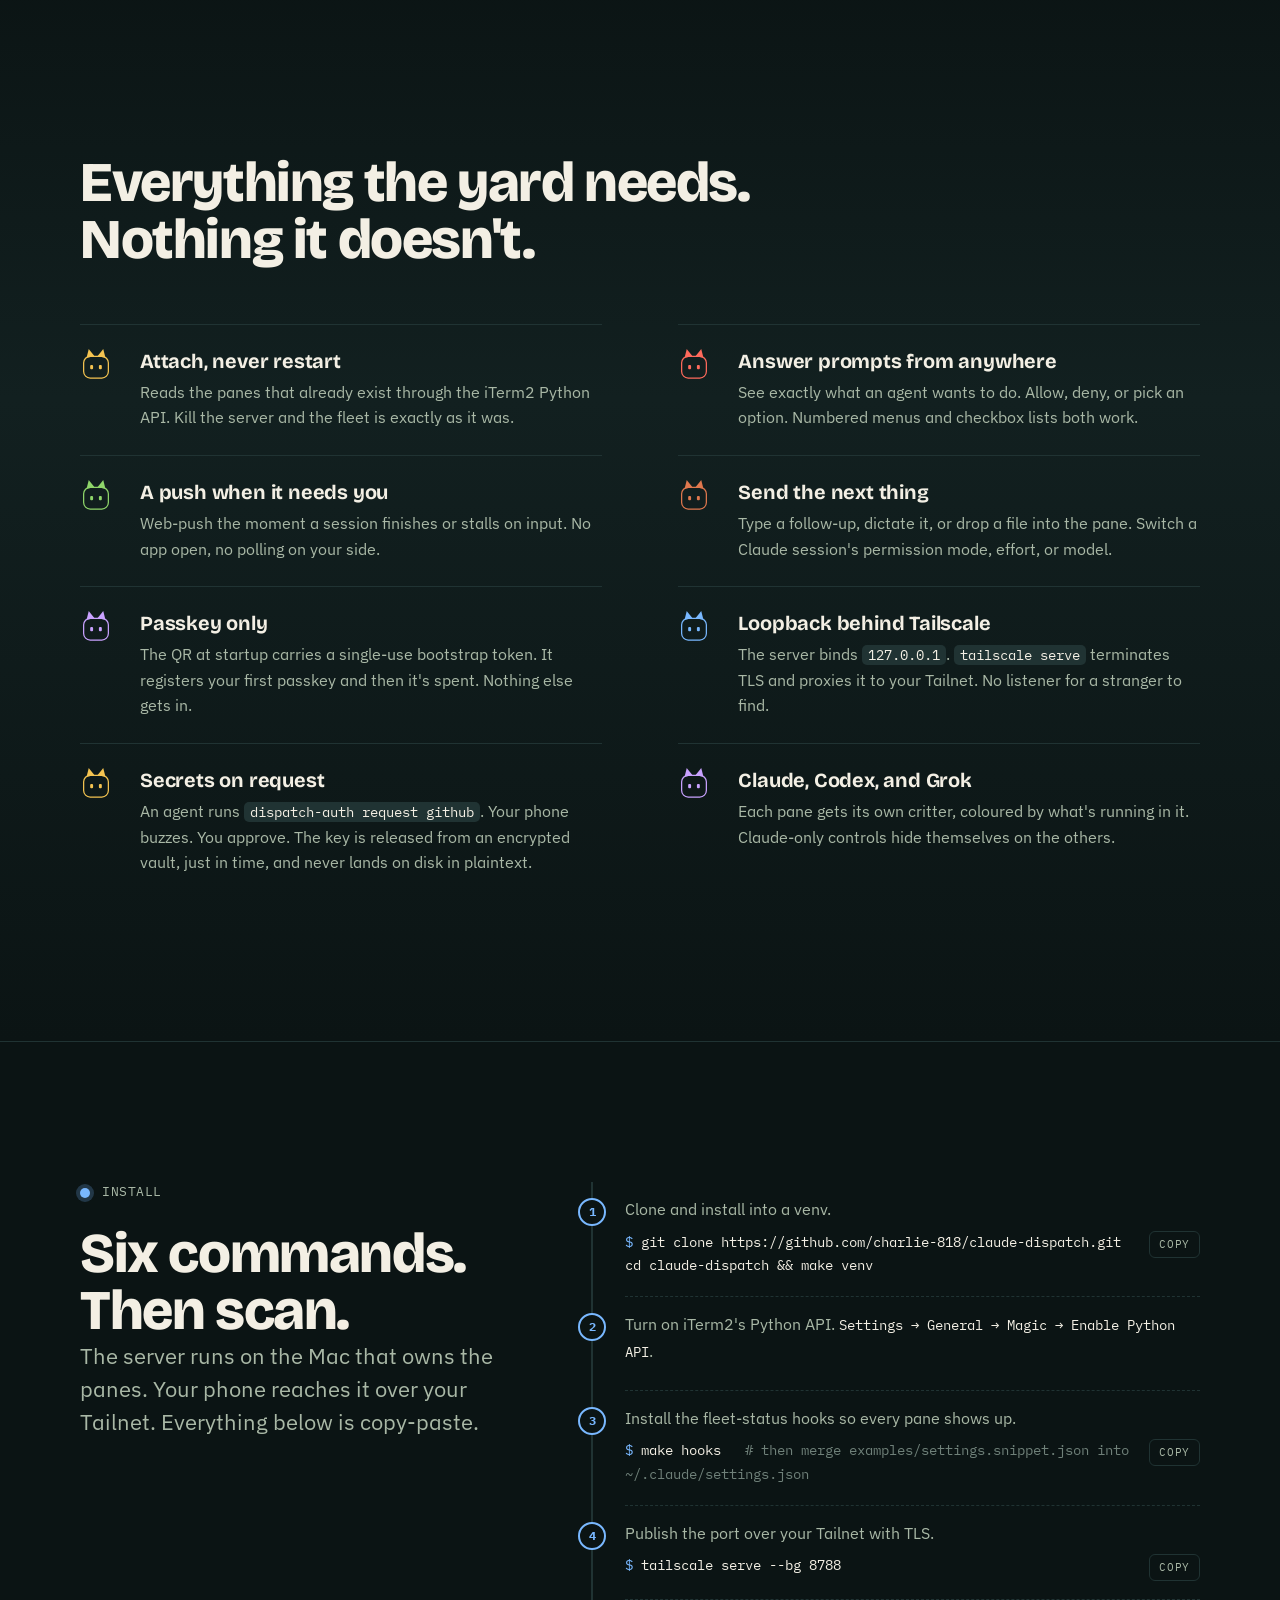
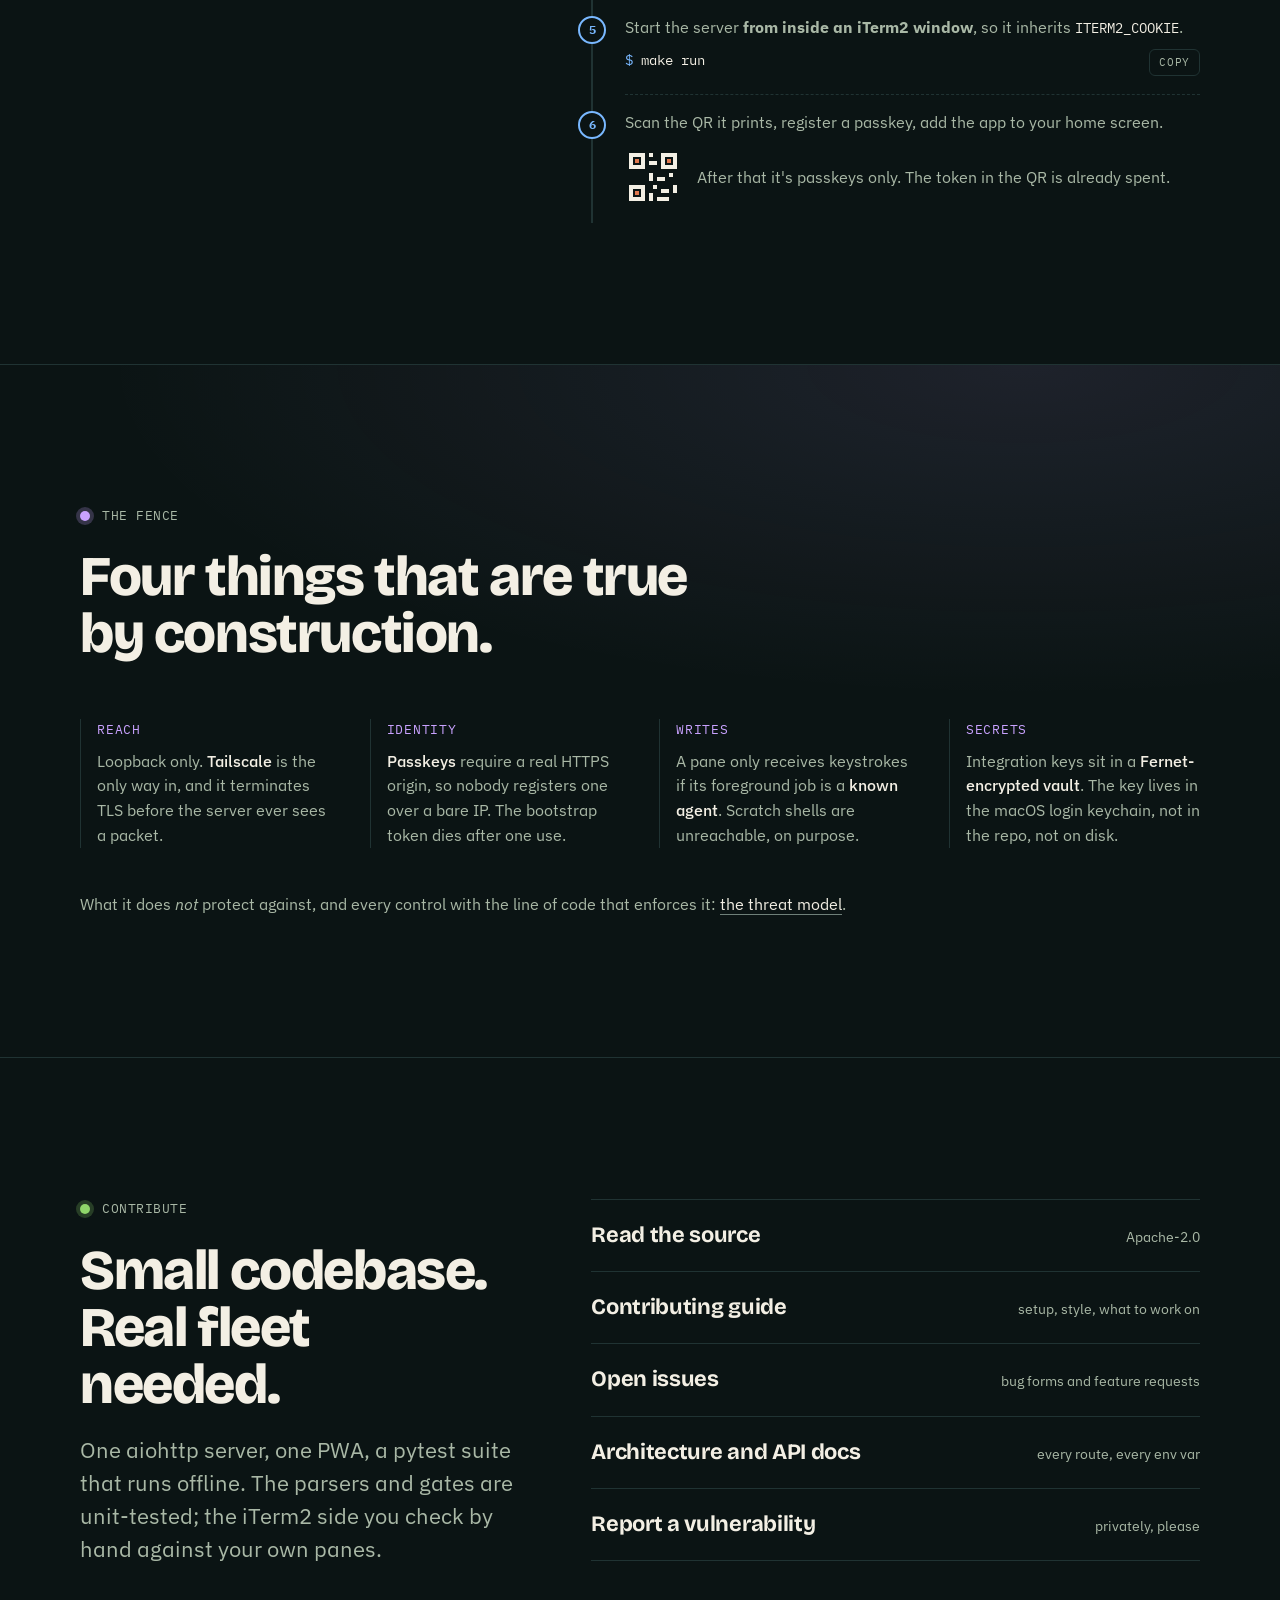
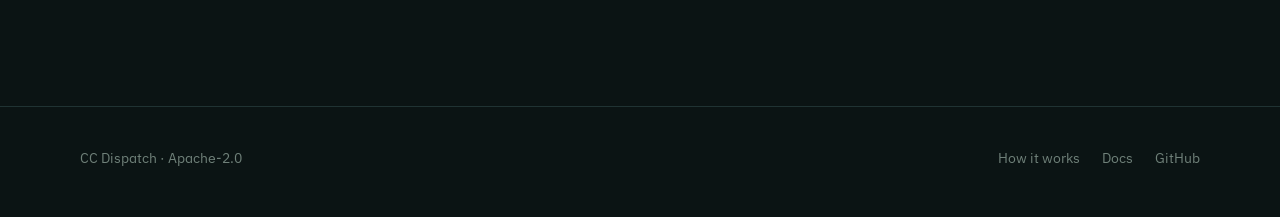
==== commit 0c712e1c: "UI: redraw the Codex and Grok sprites Give each provider a silhouette of its own instead of a recolo" ====
--- a/site/index.html
+++ b/site/index.html
@@ -72,13 +72,13 @@
         </div>
         <div class="critter working finishes p-codex" style="--x:30%;--y:56%;--band:#5bd6cd">
           <div class="bubble on"><span class="a"><span class="verb">apply</span> terraform plan</span><span class="b">done · 12 changed</span></div>
-          <div class="stage"><svg class="ring" viewBox="0 0 64 38" aria-hidden="true"><path class="track" d="M2 36 A30 26 0 0 1 62 36"/><path class="fill" d="M2 36 A30 26 0 0 1 62 36" style="--pct:.8"/></svg><span class="glow"></span><svg class="clawd" viewBox="0 0 44 40" aria-hidden="true"><rect class="limb leg-l" x="13" y="30" width="7" height="10" rx="2"/><rect class="limb leg-r" x="24" y="30" width="7" height="10" rx="2"/><rect class="limb arm-l" x="1" y="14" width="7" height="15" rx="3.5"/><rect class="limb arm-r" x="36" y="14" width="7" height="15" rx="3.5"/><rect class="body" x="21" y="0" width="2" height="6" rx="1"/><circle class="body" cx="22" cy="1.6" r="2.4"/><rect class="body" x="7" y="6" width="30" height="28" rx="7"/><rect class="shade" x="7" y="26" width="30" height="8" rx="4"/><rect class="body" x="7" y="6" width="30" height="24" rx="7"/><rect class="eye" x="12.5" y="15.7" width="19" height="4.6" rx="2.3"/><rect class="eye" x="12.5" y="15.7" width="19" height="4.6" rx="2.3" transform="rotate(60 22 18)"/><rect class="eye" x="12.5" y="15.7" width="19" height="4.6" rx="2.3" transform="rotate(-60 22 18)"/><circle class="body" cx="22" cy="18" r="2.1"/></svg></div>
+          <div class="stage"><svg class="ring" viewBox="0 0 64 38" aria-hidden="true"><path class="track" d="M2 36 A30 26 0 0 1 62 36"/><path class="fill" d="M2 36 A30 26 0 0 1 62 36" style="--pct:.8"/></svg><span class="glow"></span><svg class="clawd" viewBox="0 0 44 40" aria-hidden="true"><rect class="limb leg-l" x="13" y="30" width="7" height="10" rx="3.5"/><rect class="limb leg-r" x="24" y="30" width="7" height="10" rx="3.5"/><rect class="limb arm-l" x="1" y="14" width="7" height="15" rx="3.5"/><rect class="limb arm-r" x="36" y="14" width="7" height="15" rx="3.5"/><rect class="body" x="7" y="6" width="30" height="28" rx="14"/><path class="shade" d="M9.51 28A14 14 0 0 0 21 34L23 34A14 14 0 0 0 34.49 28L31.21 25.71A10 10 0 0 1 23 30L21 30A10 10 0 0 1 12.79 25.71Z"/><g class="eye"><rect x="13" y="18.3" width="18" height="4" rx="2"/><rect x="13" y="18.3" width="18" height="4" rx="2" transform="rotate(60 22 20.3)"/><rect x="13" y="18.3" width="18" height="4" rx="2" transform="rotate(-60 22 20.3)"/></g><polygon class="body" points="25.2,20.3 23.6,23.1 20.4,23.1 18.8,20.3 20.4,17.5 23.6,17.5"/><path class="band" d="M9.51 12A14 14 0 0 1 21 6L23 6A14 14 0 0 1 34.49 12L31.21 14.29A10 10 0 0 0 23 10L21 10A10 10 0 0 0 12.79 14.29Z"/></svg></div>
           <span class="ctag">infra-scripts</span>
           <span class="wtimer">12:41</span>
         </div>
         <div class="critter idle resting p-grok" style="--x:70%;--y:70%;--band:#ffc233">
           <div class="bubble on">awaiting follow-up</div>
-          <div class="stage"><svg class="ring" viewBox="0 0 64 38" aria-hidden="true"><path class="track" d="M2 36 A30 26 0 0 1 62 36"/><path class="fill" d="M2 36 A30 26 0 0 1 62 36" style="--pct:.2"/></svg><span class="glow"></span><svg class="clawd" viewBox="0 0 44 40" aria-hidden="true"><rect class="limb leg-l" x="13" y="30" width="7" height="10" rx="1"/><rect class="limb leg-r" x="24" y="30" width="7" height="10" rx="1"/><rect class="limb arm-l" x="1" y="14" width="7" height="15" rx="1.5"/><rect class="limb arm-r" x="36" y="14" width="7" height="15" rx="1.5"/><rect class="body" x="6" y="2" width="5" height="5" rx="1" transform="rotate(-20 8.5 4.5)"/><rect class="body" x="33" y="2" width="5" height="5" rx="1" transform="rotate(20 35.5 4.5)"/><rect class="body" x="7" y="6" width="30" height="28" rx="2.5"/><rect class="shade" x="7" y="26" width="30" height="8" rx="2.5"/><rect class="body" x="7" y="6" width="30" height="24" rx="2.5"/><path class="eye" d="M12.6 11.5h4.6L31.4 24.5h-4.6z"/><path class="eye" d="M26.8 11.5h4.6l-6.1 5.6h-4.6z"/><path class="eye" d="M17.5 18.9h4.6l-6.1 5.6h-4.6z"/></svg></div>
+          <div class="stage"><svg class="ring" viewBox="0 0 64 38" aria-hidden="true"><path class="track" d="M2 36 A30 26 0 0 1 62 36"/><path class="fill" d="M2 36 A30 26 0 0 1 62 36" style="--pct:.2"/></svg><span class="glow"></span><svg class="clawd" viewBox="0 0 44 40" aria-hidden="true"><rect class="limb leg-l" x="13" y="30" width="7" height="10"/><rect class="limb leg-r" x="24" y="30" width="7" height="10"/><rect class="limb arm-l" x="1" y="14" width="7" height="15"/><rect class="limb arm-r" x="36" y="14" width="7" height="15"/><polygon class="body" points="9,7 11.4,0.5 12.6,7"/><polygon class="body" points="35,7 32.6,0.5 31.4,7"/><polygon class="body" points="11,5 33,5 38,10 38,29 33,34 11,34 6,29 6,10"/><polygon class="shade" points="6,27.5 38,27.5 38,29 33,34 11,34 6,29"/><g class="eye"><polygon points="12.8,10.8 17.4,10.8 31.2,26.6 26.6,26.6"/><polygon points="26.6,10.8 31.2,10.8 24.6,18.4 20,18.4"/><polygon points="18.6,19.6 23.2,19.6 16.4,26.6 11.8,26.6"/></g><polygon class="band" points="9.6,6.4 34.4,6.4 38,10 38,10.2 6,10.2 6,10"/></svg></div>
           <span class="ctag">data-pipeline</span>
           <span class="wtimer">2h 10m</span>
         </div>
--- a/site/styles.css
+++ b/site/styles.css
@@ -157,8 +157,8 @@
 .ring .track { stroke: var(--line); stroke-width: 3; }
 .ring .fill { stroke: var(--blue); stroke-width: 3; stroke-dasharray: calc(var(--pct) * 105) 200; }
 .clawd { position: absolute; left: 50%; bottom: 15px; transform: translateX(-50%); width: 44px; height: 40px; overflow: visible; --skin: #d77757; --skin-dark: #b85f42; }
-.p-codex .clawd { --skin: #ececea; --skin-dark: #c3c3bd; }
-.p-grok .clawd { --skin: #b9bec7; --skin-dark: #8c929c; }
+.p-codex .clawd { --skin: #f3f1ec; --skin-dark: #cac6bd; }
+.p-grok .clawd { --skin: #7f8a9c; --skin-dark: #59626f; }
 .clawd .body { fill: var(--skin); } .clawd .shade { fill: var(--skin-dark); }
 .clawd .eye { fill: var(--bg); }
 .clawd .band { fill: var(--band); opacity: .9; }
@@ -369,6 +369,8 @@
 }
 @media (max-width: 600px) {
   body { font-size: 16px; }
+  .hero .req { display: none; }
+  footer { border-top: 0; }
   .nav nav { gap: 14px; font-size: 14px; }
   .nav nav a.gh { padding: 6px 11px; }
   .posts { grid-template-columns: 1fr; }
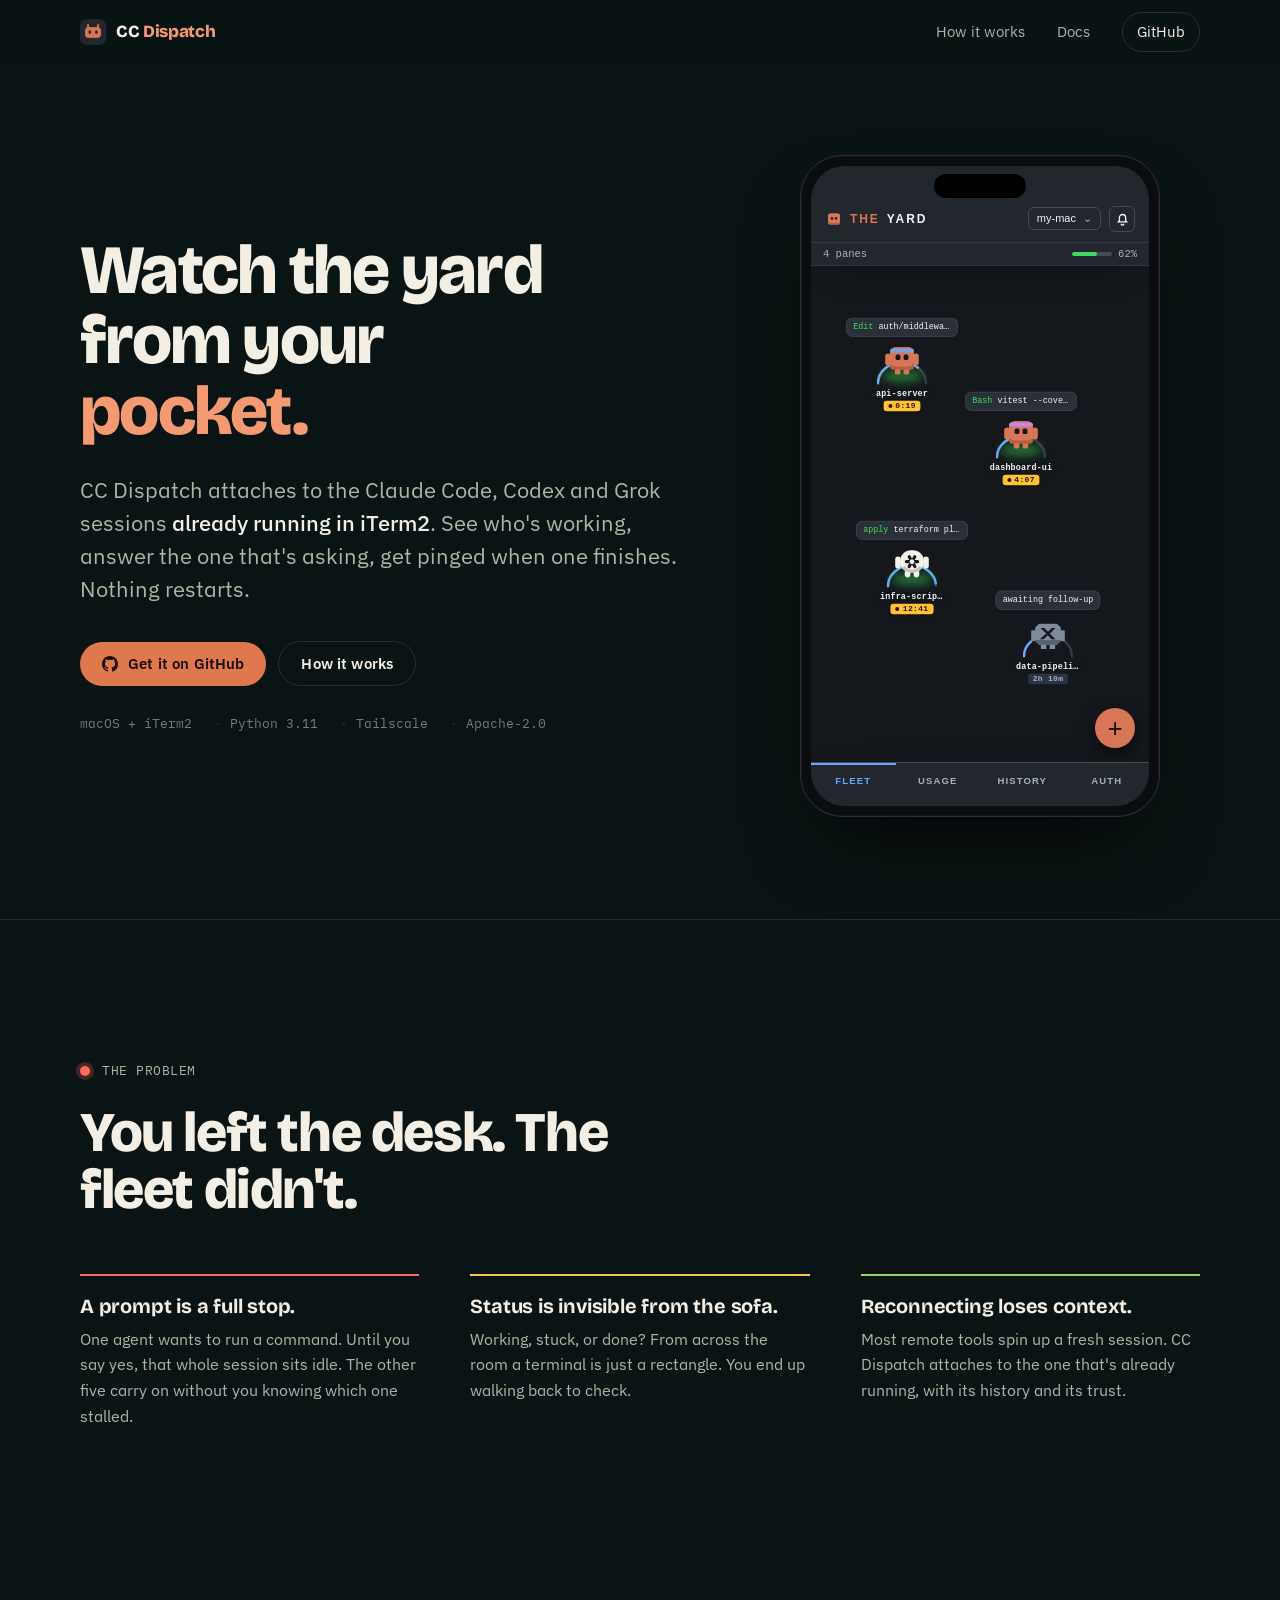
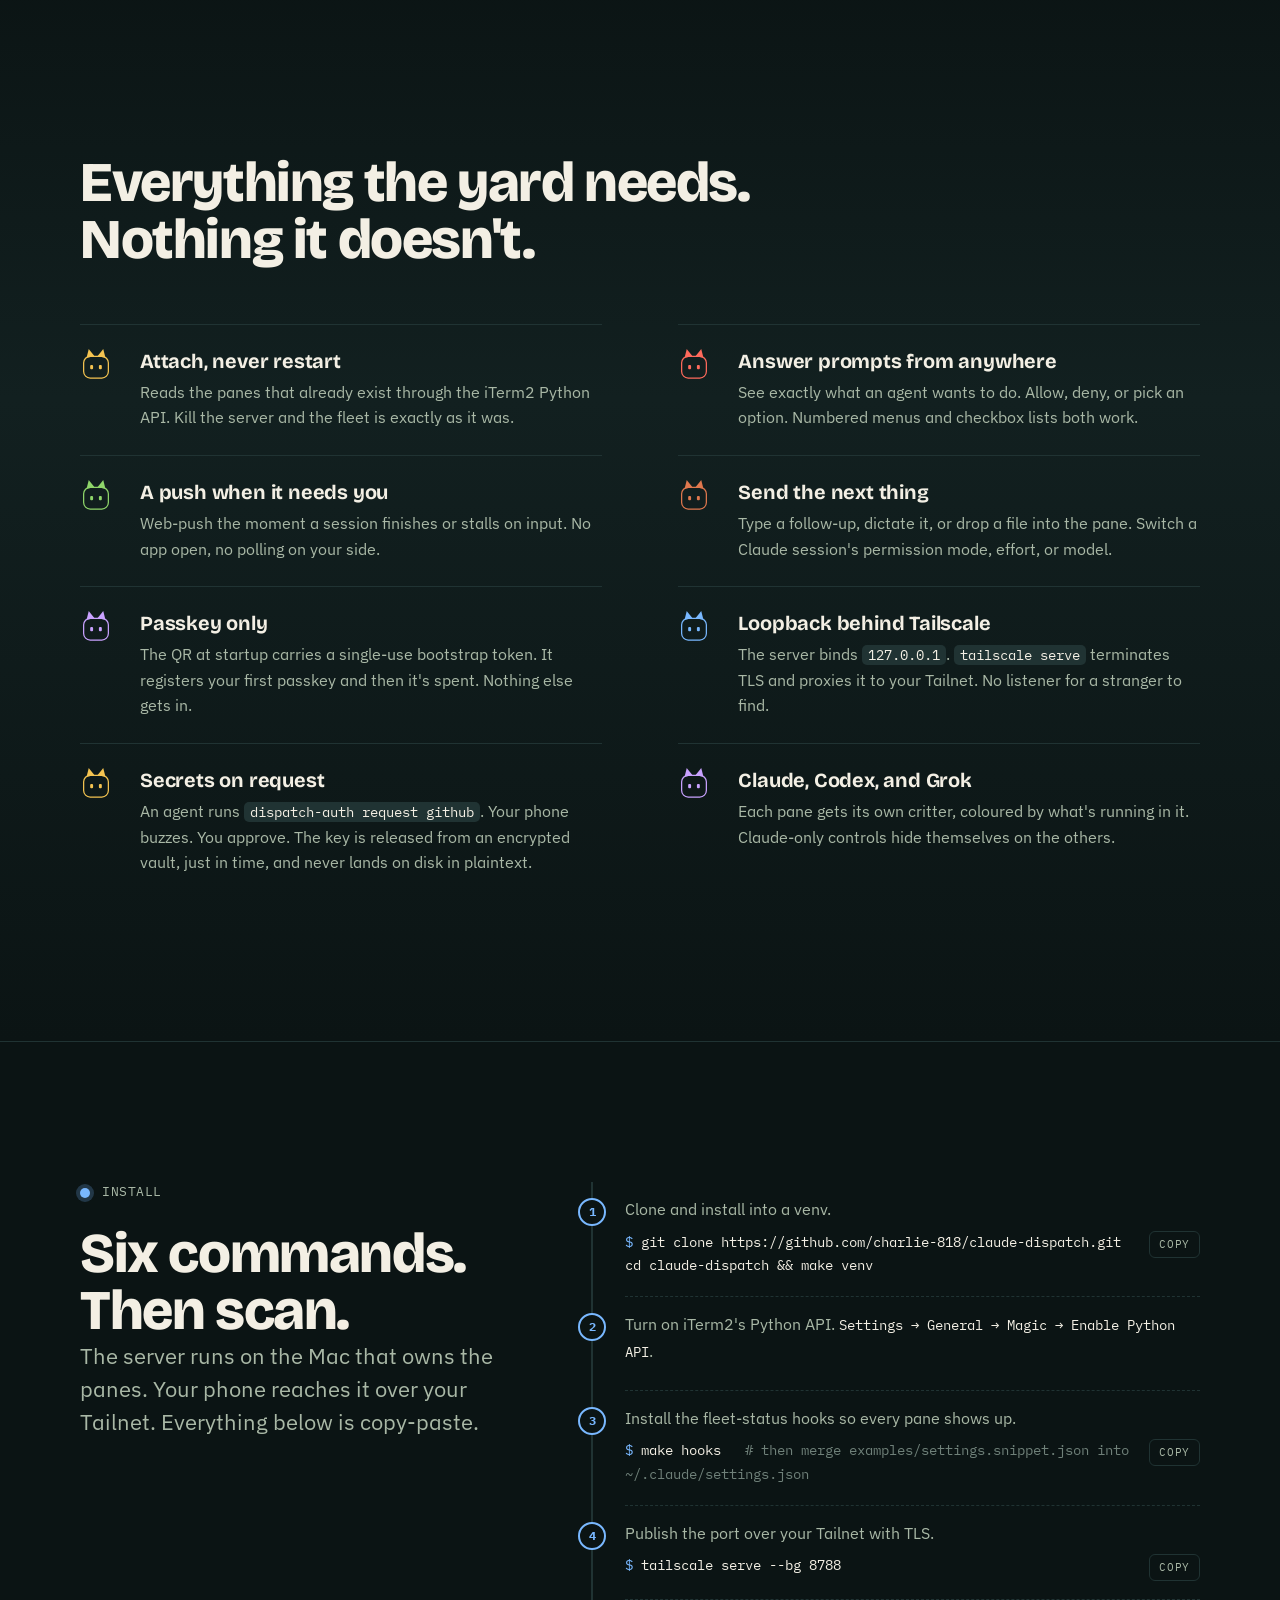
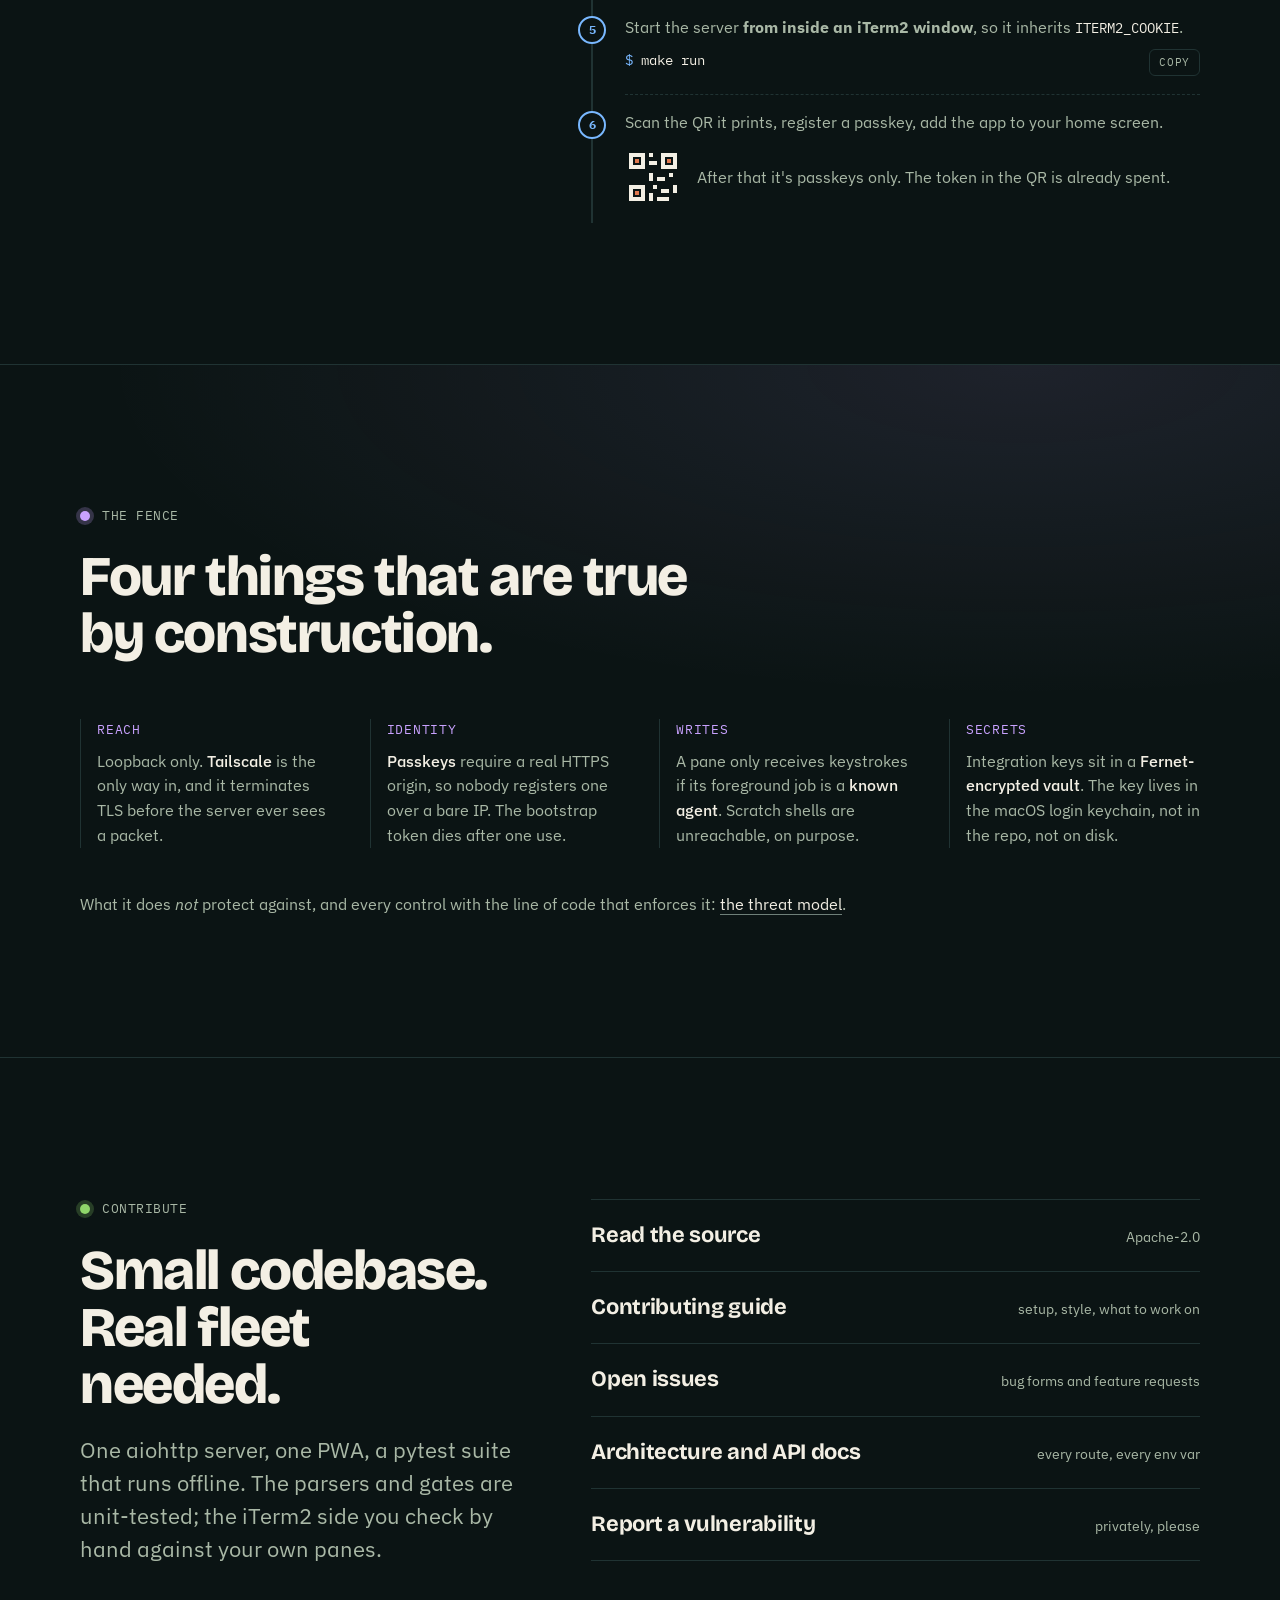
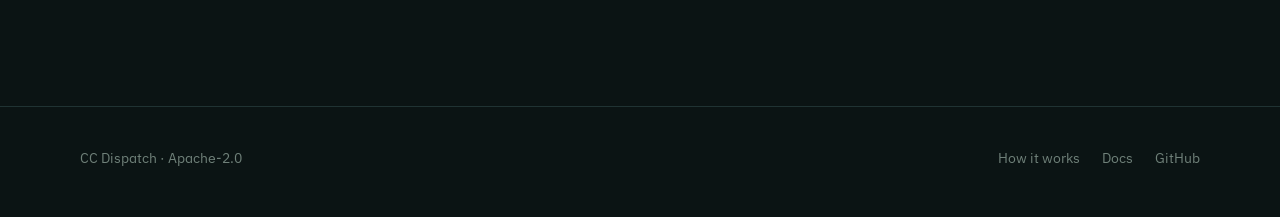
==== commit ad909f67: "Add Codex and Grok providers, pane growth, usage history Bring multi-provider support into dispatch:" ====
--- a/site/index.html
+++ b/site/index.html
@@ -60,25 +60,25 @@
             <div class="banner story"><img src="assets/icon-512.png" alt=""><div><b>infra-scripts finished</b>done — 12 resources changed</div></div>
         <div class="critter working" style="--x:27%;--y:15%;--band:#66a9ff">
           <div class="bubble on"><span class="verb">Edit</span> auth/middleware.py</div>
-          <div class="stage"><svg class="ring" viewBox="0 0 64 38" aria-hidden="true"><path class="track" d="M2 36 A30 26 0 0 1 62 36"/><path class="fill" d="M2 36 A30 26 0 0 1 62 36" style="--pct:.62"/></svg><span class="glow"></span><svg class="clawd" viewBox="0 0 44 40" aria-hidden="true"><rect class="limb leg-l" x="13" y="30" width="7" height="10" rx="2"/><rect class="limb leg-r" x="24" y="30" width="7" height="10" rx="2"/><rect class="limb arm-l" x="1" y="14" width="7" height="15" rx="3.5"/><rect class="limb arm-r" x="36" y="14" width="7" height="15" rx="3.5"/><rect class="body" x="7" y="6" width="30" height="28" rx="7"/><rect class="shade" x="7" y="26" width="30" height="8" rx="4"/><rect class="body" x="7" y="6" width="30" height="24" rx="7"/><rect class="eye" x="14" y="15" width="6" height="7" rx="2"/><rect class="eye" x="24" y="15" width="6" height="7" rx="2"/><rect class="band" x="7" y="8" width="30" height="4.5" rx="2.25"/></svg></div>
+          <div class="stage"><svg class="ring" viewBox="0 0 64 38" aria-hidden="true"><path class="track" d="M2 36 A30 26 0 0 1 62 36"/><path class="fill" d="M2 36 A30 26 0 0 1 62 36" style="--pct:.62"/></svg><span class="glow"></span><svg class="clawd" viewBox="0 0 44 40" aria-hidden="true"><rect class="limb leg-l" x="13" y="30" width="7" height="10" rx="2"/><rect class="limb leg-r" x="24" y="30" width="7" height="10" rx="2"/><rect class="limb arm-l" x="1" y="14" width="7" height="15" rx="3.5"/><rect class="limb arm-r" x="36" y="14" width="7" height="15" rx="3.5"/><rect class="body" x="7" y="6" width="30" height="28" rx="7"/><rect class="shade" x="7" y="26" width="30" height="8" rx="4"/><rect class="body" x="7" y="6" width="30" height="24" rx="7"/><rect class="band" x="7" y="8" width="30" height="4.5" rx="2.25" fill="transparent"/><rect class="eye" x="14" y="15" width="6" height="7" rx="2"/><rect class="eye" x="24" y="15" width="6" height="7" rx="2"/></svg></div>
           <span class="ctag">api-server</span>
           <span class="wtimer">0:19</span>
         </div>
         <div class="critter working asks" style="--x:62%;--y:30%;--band:#bd8dff">
           <div class="bubble on"><span class="a"><span class="verb">Bash</span> vitest --coverage</span><span class="b"><span class="verb">Bash</span> rm -rf dist/</span></div>
-          <div class="stage"><svg class="ring" viewBox="0 0 64 38" aria-hidden="true"><path class="track" d="M2 36 A30 26 0 0 1 62 36"/><path class="fill" d="M2 36 A30 26 0 0 1 62 36" style="--pct:.35"/></svg><span class="glow"></span><svg class="clawd" viewBox="0 0 44 40" aria-hidden="true"><rect class="limb leg-l" x="13" y="30" width="7" height="10" rx="2"/><rect class="limb leg-r" x="24" y="30" width="7" height="10" rx="2"/><rect class="limb arm-l" x="1" y="14" width="7" height="15" rx="3.5"/><rect class="limb arm-r" x="36" y="14" width="7" height="15" rx="3.5"/><rect class="body" x="7" y="6" width="30" height="28" rx="7"/><rect class="shade" x="7" y="26" width="30" height="8" rx="4"/><rect class="body" x="7" y="6" width="30" height="24" rx="7"/><rect class="eye" x="14" y="15" width="6" height="7" rx="2"/><rect class="eye" x="24" y="15" width="6" height="7" rx="2"/><rect class="band" x="7" y="8" width="30" height="4.5" rx="2.25"/></svg></div>
+          <div class="stage"><svg class="ring" viewBox="0 0 64 38" aria-hidden="true"><path class="track" d="M2 36 A30 26 0 0 1 62 36"/><path class="fill" d="M2 36 A30 26 0 0 1 62 36" style="--pct:.35"/></svg><span class="glow"></span><svg class="clawd" viewBox="0 0 44 40" aria-hidden="true"><rect class="limb leg-l" x="13" y="30" width="7" height="10" rx="2"/><rect class="limb leg-r" x="24" y="30" width="7" height="10" rx="2"/><rect class="limb arm-l" x="1" y="14" width="7" height="15" rx="3.5"/><rect class="limb arm-r" x="36" y="14" width="7" height="15" rx="3.5"/><rect class="body" x="7" y="6" width="30" height="28" rx="7"/><rect class="shade" x="7" y="26" width="30" height="8" rx="4"/><rect class="body" x="7" y="6" width="30" height="24" rx="7"/><rect class="band" x="7" y="8" width="30" height="4.5" rx="2.25" fill="transparent"/><rect class="eye" x="14" y="15" width="6" height="7" rx="2"/><rect class="eye" x="24" y="15" width="6" height="7" rx="2"/></svg></div>
           <span class="ctag">dashboard-ui</span>
           <span class="wtimer">4:07</span>
         </div>
-        <div class="critter working finishes p-codex" style="--x:30%;--y:56%;--band:#5bd6cd">
+        <div class="critter working finishes p-codex" style="--x:30%;--y:56%">
           <div class="bubble on"><span class="a"><span class="verb">apply</span> terraform plan</span><span class="b">done · 12 changed</span></div>
-          <div class="stage"><svg class="ring" viewBox="0 0 64 38" aria-hidden="true"><path class="track" d="M2 36 A30 26 0 0 1 62 36"/><path class="fill" d="M2 36 A30 26 0 0 1 62 36" style="--pct:.8"/></svg><span class="glow"></span><svg class="clawd" viewBox="0 0 44 40" aria-hidden="true"><rect class="limb leg-l" x="13" y="30" width="7" height="10" rx="3.5"/><rect class="limb leg-r" x="24" y="30" width="7" height="10" rx="3.5"/><rect class="limb arm-l" x="1" y="14" width="7" height="15" rx="3.5"/><rect class="limb arm-r" x="36" y="14" width="7" height="15" rx="3.5"/><rect class="body" x="7" y="6" width="30" height="28" rx="14"/><path class="shade" d="M9.51 28A14 14 0 0 0 21 34L23 34A14 14 0 0 0 34.49 28L31.21 25.71A10 10 0 0 1 23 30L21 30A10 10 0 0 1 12.79 25.71Z"/><g class="eye"><rect x="13" y="18.3" width="18" height="4" rx="2"/><rect x="13" y="18.3" width="18" height="4" rx="2" transform="rotate(60 22 20.3)"/><rect x="13" y="18.3" width="18" height="4" rx="2" transform="rotate(-60 22 20.3)"/></g><polygon class="body" points="25.2,20.3 23.6,23.1 20.4,23.1 18.8,20.3 20.4,17.5 23.6,17.5"/><path class="band" d="M9.51 12A14 14 0 0 1 21 6L23 6A14 14 0 0 1 34.49 12L31.21 14.29A10 10 0 0 0 23 10L21 10A10 10 0 0 0 12.79 14.29Z"/></svg></div>
+          <div class="stage"><svg class="ring" viewBox="0 0 64 38" aria-hidden="true"><path class="track" d="M2 36 A30 26 0 0 1 62 36"/><path class="fill" d="M2 36 A30 26 0 0 1 62 36" style="--pct:.8"/></svg><span class="glow"></span><svg class="clawd" viewBox="0 0 44 40" aria-hidden="true"><rect class="limb leg-l" x="13" y="30" width="7" height="10" rx="3.5"/><rect class="limb leg-r" x="24" y="30" width="7" height="10" rx="3.5"/><rect class="limb arm-l" x="1" y="14" width="7" height="15" rx="3.5"/><rect class="limb arm-r" x="36" y="14" width="7" height="15" rx="3.5"/><rect class="body" x="7" y="6" width="30" height="28" rx="14"/><path class="shade" d="M9.51 28A14 14 0 0 0 21 34L23 34A14 14 0 0 0 34.49 28L31.21 25.71A10 10 0 0 1 23 30L21 30A10 10 0 0 1 12.79 25.71Z"/><g class="eye"><rect x="13" y="18.3" width="18" height="4" rx="2"/><rect x="13" y="18.3" width="18" height="4" rx="2" transform="rotate(60 22 20.3)"/><rect x="13" y="18.3" width="18" height="4" rx="2" transform="rotate(-60 22 20.3)"/></g><polygon class="body" points="25.2,20.3 23.6,23.1 20.4,23.1 18.8,20.3 20.4,17.5 23.6,17.5"/></svg></div>
           <span class="ctag">infra-scripts</span>
           <span class="wtimer">12:41</span>
         </div>
-        <div class="critter idle resting p-grok" style="--x:70%;--y:70%;--band:#ffc233">
+        <div class="critter idle resting p-grok" style="--x:70%;--y:70%">
           <div class="bubble on">awaiting follow-up</div>
-          <div class="stage"><svg class="ring" viewBox="0 0 64 38" aria-hidden="true"><path class="track" d="M2 36 A30 26 0 0 1 62 36"/><path class="fill" d="M2 36 A30 26 0 0 1 62 36" style="--pct:.2"/></svg><span class="glow"></span><svg class="clawd" viewBox="0 0 44 40" aria-hidden="true"><rect class="limb leg-l" x="13" y="30" width="7" height="10"/><rect class="limb leg-r" x="24" y="30" width="7" height="10"/><rect class="limb arm-l" x="1" y="14" width="7" height="15"/><rect class="limb arm-r" x="36" y="14" width="7" height="15"/><polygon class="body" points="9,7 11.4,0.5 12.6,7"/><polygon class="body" points="35,7 32.6,0.5 31.4,7"/><polygon class="body" points="11,5 33,5 38,10 38,29 33,34 11,34 6,29 6,10"/><polygon class="shade" points="6,27.5 38,27.5 38,29 33,34 11,34 6,29"/><g class="eye"><polygon points="12.8,10.8 17.4,10.8 31.2,26.6 26.6,26.6"/><polygon points="26.6,10.8 31.2,10.8 24.6,18.4 20,18.4"/><polygon points="18.6,19.6 23.2,19.6 16.4,26.6 11.8,26.6"/></g><polygon class="band" points="9.6,6.4 34.4,6.4 38,10 38,10.2 6,10.2 6,10"/></svg></div>
+          <div class="stage"><svg class="ring" viewBox="0 0 64 38" aria-hidden="true"><path class="track" d="M2 36 A30 26 0 0 1 62 36"/><path class="fill" d="M2 36 A30 26 0 0 1 62 36" style="--pct:.2"/></svg><span class="glow"></span><svg class="clawd" viewBox="0 0 44 40" aria-hidden="true"><rect class="limb leg-l" x="13" y="30" width="7" height="10"/><rect class="limb leg-r" x="24" y="30" width="7" height="10"/><rect class="limb arm-l" x="1" y="14" width="7" height="15"/><rect class="limb arm-r" x="36" y="14" width="7" height="15"/><polygon class="body" points="11,5 33,5 38,10 38,29 33,34 11,34 6,29 6,10"/><polygon class="shade" points="6,27.5 38,27.5 38,29 33,34 11,34 6,29"/><g class="eye"><polygon points="12.8,10.8 17.4,10.8 31.2,26.6 26.6,26.6"/><polygon points="26.6,10.8 31.2,10.8 24.6,18.4 20,18.4"/><polygon points="18.6,19.6 23.2,19.6 16.4,26.6 11.8,26.6"/></g></svg></div>
           <span class="ctag">data-pipeline</span>
           <span class="wtimer">2h 10m</span>
         </div>
